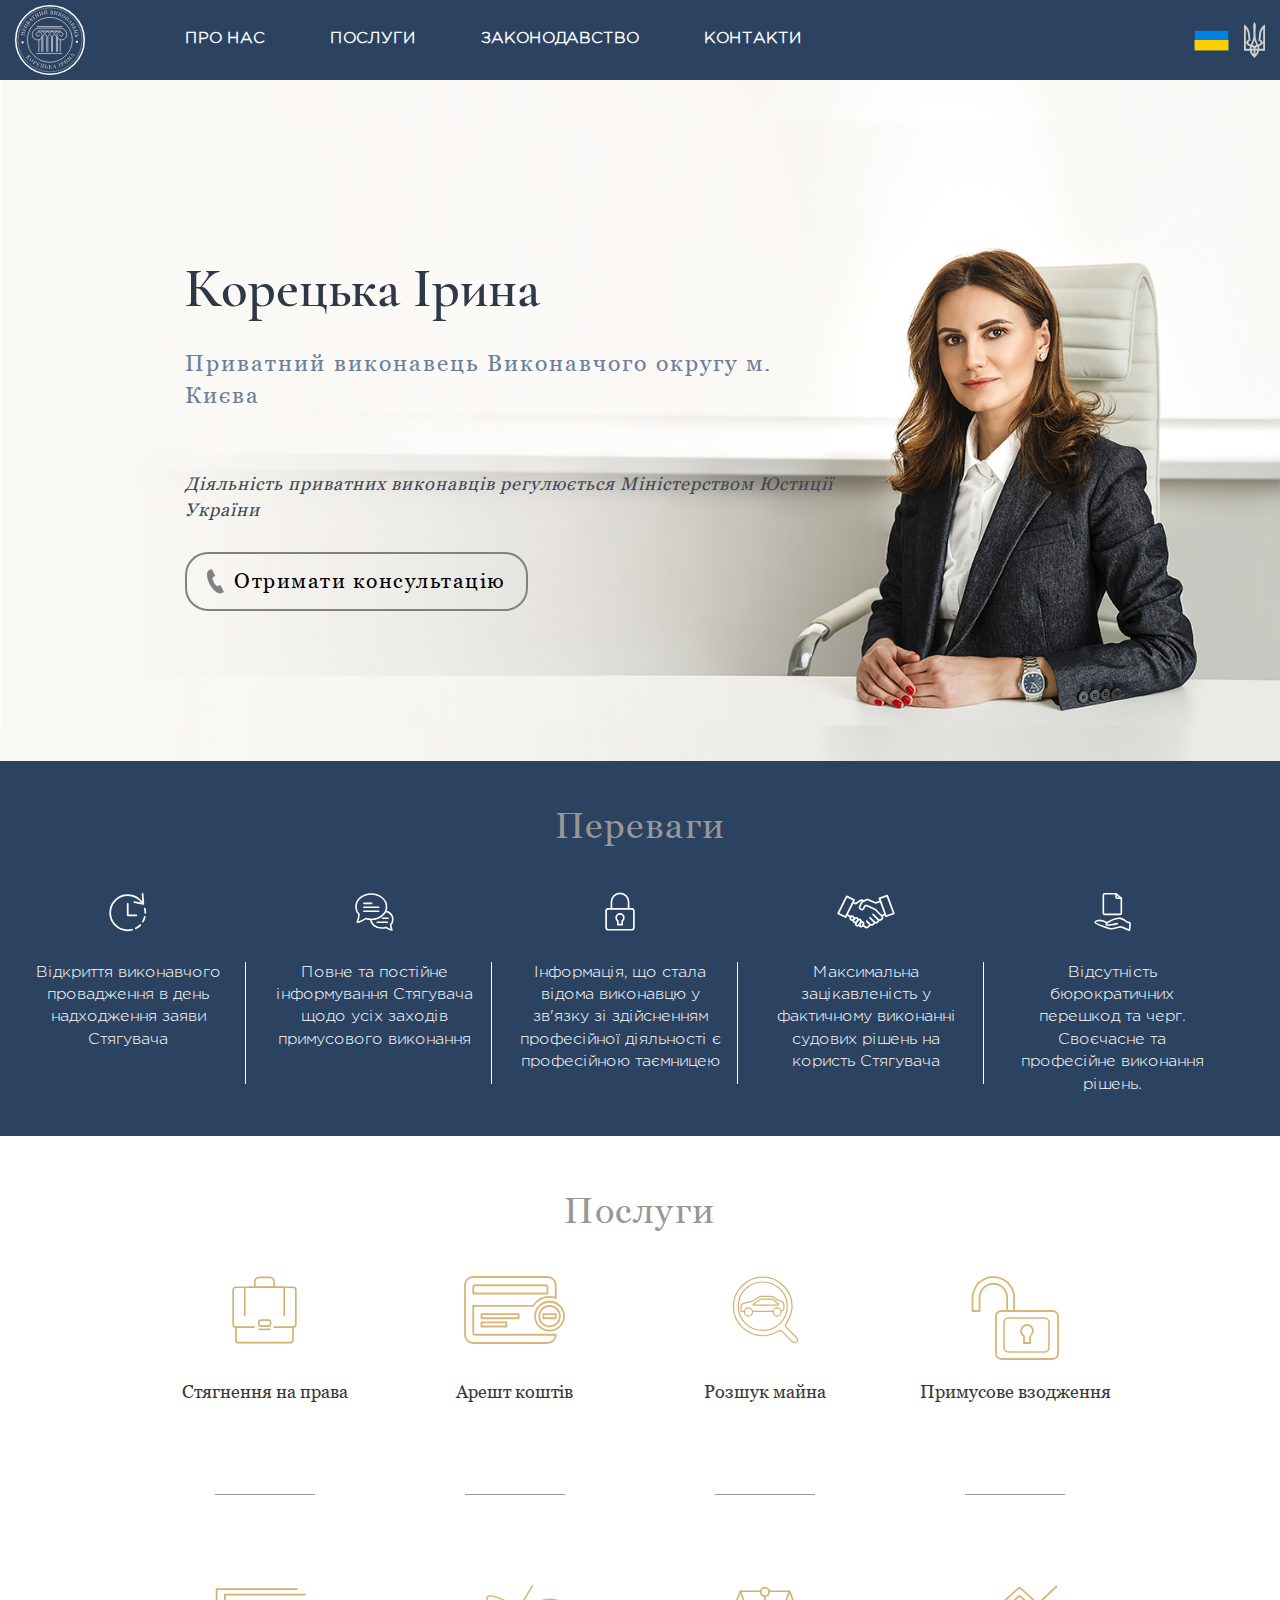
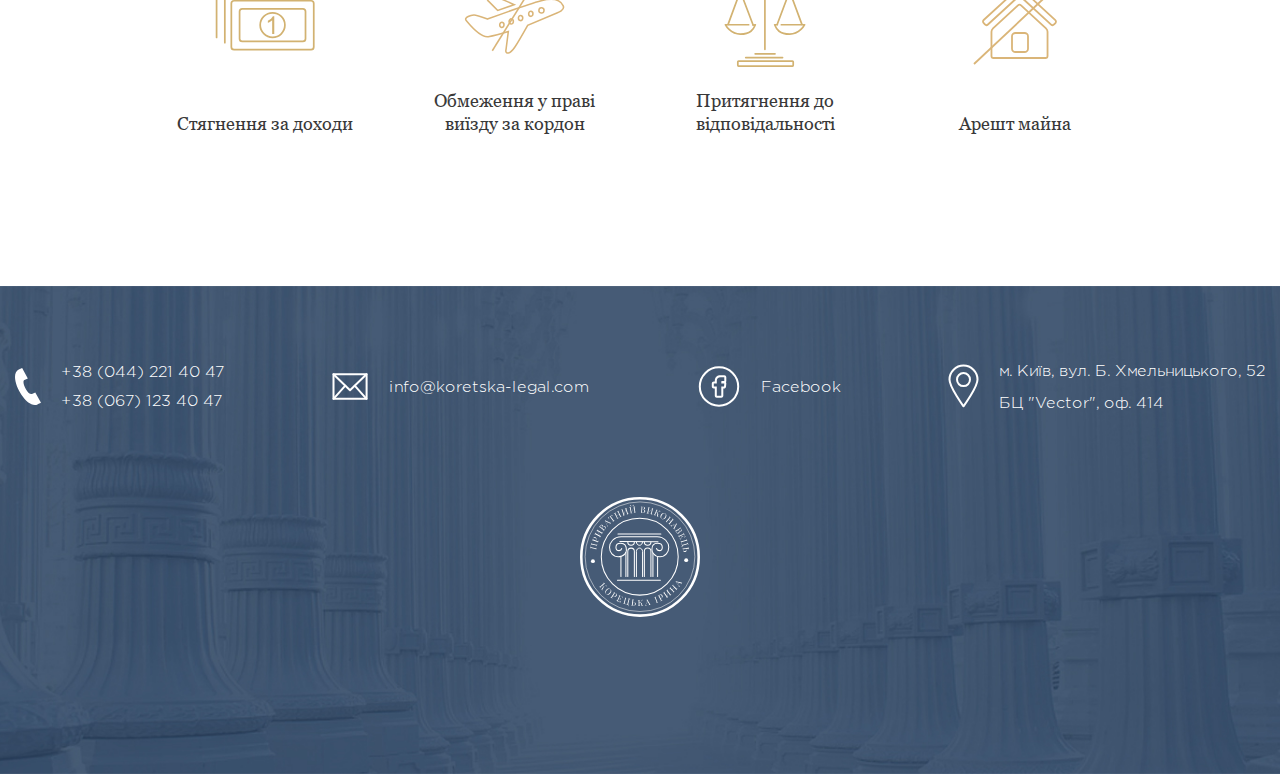
==== index.html @ 1fe43b6d "initial commit" ====
<!DOCTYPE html>
<html lang="ua">
<head>
	<meta charset="UTF-8">
	<meta name="viewport" content="width=device-width">
	<title>Корецька Ірина</title>
	<meta name="description" content="Корецька Ірина - приватний виконавець Виконавчого округу м. Києва"> 
	<link rel="stylesheet" href="css/reset.css">
	<link rel="stylesheet" href="css/scaffolding.css">
	<link rel="stylesheet" href="css/style.css">
	<link rel="shortcut icon" type="image/png" href="favicon.png"/>
</head>
<body>
	<header class="main-header">
		<div class="container">
			<div class="main-header--wrapper">
				<a href="#" class="main-header--logo">
					<img src="img/logo.svg" alt="Приватний виконавець Корецька Ірина логотип">
				</a>

				<nav class="nav">
					<ul class="nav--list">
						<li class="nav--item">
							<a class="nav--link" href="pro-nas/index.html">Про нас</a>
						</li>
						<li class="nav--item">
							<a class="nav--link" href="poslugi/index.html">Послуги</a>
						</li>
						<li class="nav--item">
							<a class="nav--link" href="zakonodavstvo/index.html">Законодавство</a>
						</li>
						<li class="nav--item">
							<a class="nav--link" href="zvorotniy/index.html">Контакти</a>
						</li>
					</ul>
				</nav>
				
				<div class="main-header--right">
					<img src="img/flag.svg" alt="Прапор України" class="main-header--flag">

					<img src="img/emblem.svg" alt="Герб України" class="main-header--emblem">
				</div>

				<button class="main-header--mob-btn">Мобильное меню</button>
			</div>
		</div>
	</header>


	<main class="main">
		<div class="container">
			<div class="main--wrapper">
				<h1 class="main--header">Корецька Ірина</h1>

				<p class="main--addition">Приватний виконавець Виконавчого округу м. Києва</p>

				<b class="main--important">Діяльність приватних виконавців регулюється Міністерством Юстиції України</b>

				<a class="callback" href="tel:+380671234047">
					<svg class="callback--icon" version="1.1" viewBox="0 0 23 33" xmlns="http://www.w3.org/2000/svg">
						<g transform="translate(-251 -566)" fill="#83817F" fill-rule="nonzero">
							<g transform="translate(218 546)">
								<g transform="translate(33 20)">
									<path d="m22.999 31.104l-5.0614-9.3431c-0.0115 0.0055-2.8376 1.3338-2.967 1.3901-3.22 1.4932-9.7736-10.752-6.6254-12.367l2.9943-1.4108-5.0212-9.3734-3.0274 1.4286c-10.353 5.1631 6.0849 35.725 16.675 31.096 0.17394-0.075625 3.0216-1.4149 3.0331-1.4204z"/>
								</g>
							</g>
						</g>
					</svg>
					<span class="callback--text">Отримати консультацію</span>
				</a>
			</div>
		</div>
	</main>

	<section class="features">
		<div class="container">
			<h2 class="services--header">Переваги</h2>

			<ul class="features--list">
				<li class="features--item features--item__line">
					<p class="features--text">
						Відкриття виконавчого провадження в день надходження заяви Стягувача
					</p>
				</li>
				<li class="features--item features--item__message features--item__line">
					<p class="features--text">
						Повне та постійне інформування Стягувача щодо усіх заходів примусового виконання
					</p>
				</li>
				<li class="features--item features--item__lock features--item__line">
					<p class="features--text">
						Інформація, що стала відома виконавцю у зв'язку зі здійсненням професійної діяльності є професійною таємницею
					</p>
				</li>
				<li class="features--item features--item__hands features--item__line">
					<p class="features--text">
						Максимальна зацікавленість у фактичному виконанні судових рішень на користь Стягувача
					</p>
				</li>
				<li class="features--item features--item__contract">
					<p class="features--text">
						Відсутність бюрократичних перешкод та черг. Своєчасне та професійне виконання рішень.
					</p>
				</li>
			</ul>
		</div>
	</section>

	<section class="services">
		<div class="container">
			<h2 class="services--header">Послуги</h2>

			<ul class="services--list">
				<li class="services--item services--item__under-line">
					<a href="poslugi/styagnennya-na-prava.html">
						<svg width="101px" height="68px" class="services--icon" version="1.1" id="Layer_1" xmlns="http://www.w3.org/2000/svg" xmlns:xlink="http://www.w3.org/1999/xlink" x="0px" y="0px"
						viewBox="0 0 72 74.4" style="enable-background:new 0 0 72 74.4;" xml:space="preserve">
						<style type="text/css">
							.st0{fill:none;stroke:#D2B271;stroke-width:1.806;}
						</style>
						<g>
							<g id="Page-1_13_">
								<g id="Desktop_10_" transform="translate(-265.000000, -1348.000000)">
									<g id="Group-54_6_" transform="translate(190.000000, 1327.000000)">
										<g id="Page-1_16_" transform="translate(76.000000, 22.000000)">
											<polyline id="Stroke-1_6_" class="st0" points="13.4,43 13.4,11.3 13.4,11.7 					"/>
											<g id="Group-18_1_">
												<path id="Stroke-4_1_" class="st0" d="M18,11.3h38.6"/>
												<path id="Stroke-6_1_" class="st0" d="M56.6,11.8v31"/>
												<path id="Stroke-14_1_" class="st0" d="M28.4,57.4h13.2"/>
												<path id="Stroke-16_1_" class="st0" d="M39.3,53.8h-8.2c-1.3,0-2.3-1.1-2.3-2.4v-1.7c0-1.3,1-2.4,2.3-2.4h8.2
												c1.3,0,2.3,1.1,2.3,2.4v1.7C41.6,52.7,40.5,53.8,39.3,53.8z"/>
											</g>
										</g>
									</g>
								</g>
							</g>
							<path class="st0" d="M25.4,55.9H4.6c-1.6,0-2.9-1.3-2.9-2.9V15.2c0-1.6,1.3-2.9,2.9-2.9h62.8c1.6,0,2.9,1.3,2.9,2.9V53
							c0,1.6-1.3,2.9-2.9,2.9H45.8"/>
							<path class="st0" d="M67.2,55.9v14.2c0,1.5-1.2,2.8-2.8,2.8H7.5c-1.5,0-2.8-1.2-2.8-2.8V55.9"/>
							<path class="st0" d="M25.4,12.3v-6c0-2.7,2.2-4.8,4.8-4.8h11.5c2.7,0,4.8,2.2,4.8,4.8v6"/>
						</g>
					</svg>
					<span class="services--text">Стягнення на права</span>
				</a>
			</li>
			<li class="services--item services--item__under-line">
				<a href="poslugi/aresht-koshtiv.html">
					<?xml version="1.0" encoding="UTF-8"?>
					<svg class="services--icon" width="101px" height="68px" viewBox="0 0 101 68" version="1.1" xmlns="http://www.w3.org/2000/svg" xmlns:xlink="http://www.w3.org/1999/xlink">
						<g id="Page-1" stroke="none" stroke-width="1" fill="none" fill-rule="evenodd">
							<g id="Desktop" transform="translate(-540.000000, -1341.000000)" stroke="#DAB578" stroke-width="1.806">
								<g id="Group-54" transform="translate(190.000000, 1327.000000)">
									<path d="M367.5,56.2503709 L404.624815,56.2503709 L404.624815,52.1248145 L367.5,52.1248145 L367.5,56.2503709 Z M359.250371,25.3120363 C359.250371,24.174003 360.174003,23.2496291 361.312778,23.2496291 L431.437593,23.2496291 C432.576368,23.2496291 433.5,24.174003 433.5,25.3120363 L433.5,31.5 L359.250371,31.5 L359.250371,25.3120363 Z M361.312778,72.7503709 C360.174003,72.7503709 359.250371,71.8252552 359.250371,70.6872218 L359.250371,43.8751855 L419.207073,43.8751855 C422.642687,38.4417068 428.669664,34.7998516 435.562407,34.7998516 C437.736837,34.7998516 439.794793,35.2412661 441.750371,35.9052426 L441.750371,23.2496291 C441.750371,18.6960119 438.053617,15 433.5,15 L359.250371,15 C354.696012,15 351,18.6960119 351,23.2496291 L351,72.7503709 C351,77.3039881 354.696012,81 359.250371,81 L433.5,81 C438.053617,81 441.750371,77.3039881 441.750371,72.7503709 L361.312778,72.7503709 Z M367.5,64.4992581 L392.249629,64.4992581 L392.249629,60.3744436 L367.5,60.3744436 L367.5,64.4992581 Z M450,54.1872218 C450,62.1608741 443.53606,68.6248145 435.562407,68.6248145 C427.588755,68.6248145 421.124815,62.1608741 421.124815,54.1872218 C421.124815,46.2135695 427.588755,39.7496291 435.562407,39.7496291 C443.53606,39.7496291 450,46.2135695 450,54.1872218 Z M425.250371,54.1872218 C425.250371,59.8714536 429.878175,64.4992581 435.562407,64.4992581 C441.246639,64.4992581 445.875185,59.8714536 445.875185,54.1872218 C445.875185,48.50299 441.246639,43.8751855 435.562407,43.8751855 C429.878175,43.8751855 425.250371,48.50299 425.250371,54.1872218 Z M429.375185,56.2496291 L441.750371,56.2496291 L441.750371,52.1240727 L429.375185,52.1240727 L429.375185,56.2496291 Z" id="Page-1"></path>
								</g>
							</g>
						</g>
					</svg>
					<span class="services--text">Арешт коштів</span>
				</a>
			</li>
			<li class="services--item services--item__under-line">
				<a href="poslugi/rozshuk-mayna.html">
					<svg width="101px" height="68px" class="services--icon" version="1.1" id="Layer_1" xmlns="http://www.w3.org/2000/svg" xmlns:xlink="http://www.w3.org/1999/xlink" x="0px" y="0px"
					viewBox="0 0 97.8 99.7" style="enable-background:new 0 0 97.8 99.7;" xml:space="preserve">
					<style type="text/css">
						.st01{fill:none;stroke:#D2B271;stroke-width:1.806;stroke-linecap:round;stroke-linejoin:round;}
					</style>
					<g id="Page-1_21_">
						<g id="Desktop_13_" transform="translate(-843.000000, -1326.000000)">
							<g id="Group-54_3_" transform="translate(190.000000, 1327.000000)">
								<g id="Page-1_22_" transform="translate(654.000000, 0.000000)">
									<path id="Stroke-1_3_" class="st01" d="M61,41.8h4.6c0,0,1.9-0.2,1-2.3c0,0-2.9-1.7-4.5-3.5c0,0-3.3-3.3-6.4-3.1
									C52.6,33.2,43,32.8,43,32.8s-2.6,0.1-4.3,1.4l-7.9,5.4c0,0-2.2,2.1-0.1,2.1c2.1,0,25.6,0.1,25.6,0.1L61,41.8z"/>
									<path id="Stroke-7_4_" class="st01" d="M71.4,49.9c0,0,2.4-0.7,3-1.6c1.3-2,0-9.4,0-9.4s0.6-2.3-6.1-3.7c0,0-2-0.3-6-3.7
									c0,0-3.1-2.6-6.6-2.6c-3.5,0.1-13.8,0-13.8,0s-2.6-0.1-6.8,2.8c-4.2,2.9-6.7,4.4-6.7,4.4s-2.4,1-4.3,1.3l-7.4,1.4
									c0,0-3.9,1.1-4.7,4.5v5.6c0,0-0.1,1.7,1.6,2.1h3.5"/>
									<path id="Stroke-11_2_" class="st01" d="M16.9,51.8c0,3.3,2.7,6,6,6c3.3,0,6-2.7,6-6c0-3.3-2.7-6-6-6
									C19.6,45.8,16.9,48.5,16.9,51.8z"/>
									<path id="Stroke-15_1_" class="st01" d="M58.9,51.8c0,3.3,2.7,6,6,6c3.3,0,6-2.7,6-6c0-3.3-2.7-6-6-6
									C61.6,45.8,58.9,48.5,58.9,51.8z"/>
									<path id="Stroke-17_1_" class="st01" d="M58.9,50.8h-30"/>
									<path id="Stroke-19_1_" class="st01" d="M7.9,43.3c0,19.6,16.1,35.5,36,35.5s36-15.9,36-35.5S63.8,7.8,43.9,7.8
									S7.9,23.7,7.9,43.3z"/>
									<path id="Stroke-21_1_" class="st01" d="M93.7,95.6c1.6-1.6,1.6-4.4-0.1-6L79.2,75.2c-1.7-1.7-2.1-4.7-0.8-6.8
									c0,0,8.5-13.8,8.5-24.7c0-23.7-19.3-42.9-43-42.9S0.9,20,0.9,43.7s19.3,42.9,43,42.9c9.8,0,22.2-6.7,22.2-6.7
									c2.1-1.1,5.2-0.7,6.9,1l14.6,14.6C89.3,97.2,92.1,97.3,93.7,95.6z"/>
								</g>
							</g>
						</g>
					</g>
				</svg>
				<span class="services--text">Розшук майна</span>
			</a>
		</li>
		<li class="services--item services--item__under-line">
			<a href="poslugi/primusove-vzodzhennya.html">
				<svg class="services--icon" width="88px" height="84px" viewBox="0 0 88 84" version="1.1" xmlns="http://www.w3.org/2000/svg" xmlns:xlink="http://www.w3.org/1999/xlink">
					<g id="Page-1" stroke="none" stroke-width="1" fill="none" fill-rule="evenodd">
						<g id="Desktop" transform="translate(-1142.000000, -1334.000000)" stroke="#DAB578">
							<g id="Group-54" transform="translate(190.000000, 1327.000000)">
								<g id="Page-1" transform="translate(953.000000, 8.000000)">
									<path d="M77,45.5924668 C77,43.065954 74.9486252,41 72.4413893,41 L36.5586107,41 C34.0513748,41 32,43.065954 32,45.5924668 L32,70.4075332 C32,72.934046 34.0513748,75 36.5586107,75 L72.4413893,75 C74.9486252,75 77,72.934046 77,70.4075332 L77,45.5924668 Z" id="Stroke-1" stroke-width="1.581"></path>
									<path d="M41.2224426,34 L80.7103489,34 C83.619657,34 86,36.3693953 86,39.2653229 L86,76.7346771 C86,79.6306047 83.619657,82 80.7103489,82 L29.2896511,82 C26.380343,82 24,79.6306047 24,76.7346771 L24,39.2653229 C24,36.3693953 26.3254628,34 29.1666667,34 L34.3333333,34" id="Stroke-3" stroke-width="1.806"></path>
									<path d="M52.0165002,66 L58.0720657,66 L58.0720657,59.1728837 C58.057914,59.2002455 61.7905845,56.1757596 60.8471401,52.7181555 C60.3477884,50.8855786 59.2446323,48.230144 55.274079,48.0099144 C51.3621541,47.7930217 49.1497769,51.1818875 49.0089341,53.5530257 C48.8687652,55.924164 50.4005146,58.121788 52.0165002,59.1728837 L52.0165002,66 Z" id="Stroke-5" stroke-width="1.806"></path>
									<path d="M0.553927509,34 C0.553927509,34 0.252506335,22.763286 0.795196651,18.2283702 C1.33722596,13.6928098 2.26792993,12.5361935 4.48628401,8.59054601 C6.7046381,4.64425382 13.342514,1.57283804 13.342514,1.57283804 C13.342514,1.57283804 21.9059161,-2.56751296 31.4317506,2.5869726 C40.9569241,7.74210286 42,18.1497152 42,18.1497152 L42,33.1638064 L42,34 L35.1135838,34 L35.1135838,19.208335 C35.1135838,19.208335 34.6859094,12.496866 28.599978,8.83747134 C22.5140465,5.17807672 17.1790239,7.42425904 17.1790239,7.42425904 C17.1790239,7.42425904 12.9049245,8.99542618 10.7658918,11.6864609 C8.62685909,14.3774956 7.76423929,18.1000722 7.76423929,18.1000722 L7.56593588,20.3939633 L7.56593588,34 L0,34 L0.553927509,34" id="Stroke-7" stroke-width="1.806"></path>
								</g>
							</g>
						</g>
					</g>
				</svg>
				<span class="services--text">Примусове взодження</span>
			</a>
		</li>
		<div class="services--wrapper">
			<div class="services--line"></div>
			<div class="services--line"></div>
			<div class="services--line"></div>
			<div class="services--line"></div>
		</div>
		<li class="services--item">
			<a href="poslugi/styagnennya-za-dohodi.html">
				<svg class="services--icon" version="1.1" width="101px" height="68px" id="Layer_1" xmlns="http://www.w3.org/2000/svg" xmlns:xlink="http://www.w3.org/1999/xlink" x="0px" y="0px"
				viewBox="0 0 105.4 67.5" style="enable-background:new 0 0 105.4 67.5;" xml:space="preserve">
				<style type="text/css">
					.st02{fill:none;stroke:#D2B271;stroke-width:1.806;stroke-linecap:round;}
					.st11{fill:#D2B271;}
				</style>
				<g id="Page-1_20_" transform="translate(51.000000, 285.000000)">
					<path id="Stroke-1_4_" class="st02" d="M44.5-230.6c0,1.5-1.3,2.8-2.8,2.8h-63.2c-1.5,0-2.8-1.2-2.8-2.8v-28.5
					c0-1.5,1.3-2.8,2.8-2.8h63.2c1.5,0,2.8,1.2,2.8,2.8V-230.6z M-30.1-270.3c-1.5,0-2.8,1.2-2.8,2.8v45.5c0,1.5,1.3,2.8,2.8,2.8h80.4
					c1.5,0,2.8-1.2,2.8-2.8v-45.5c0-1.5-1.3-2.8-2.8-2.8H-30.1z M10.1-257.6c-7.1,0-12.9,5.7-12.9,12.7c0,7,5.8,12.8,12.9,12.8
					c7.1,0,12.9-5.7,12.9-12.8C23-251.9,17.2-257.6,10.1-257.6z"/>
					<g id="Group-7">
						<polyline id="Stroke-3_4_" class="st02" points="44,-276.6 -39.7,-276.6 -39.7,-226.5 		"/>
						<polyline id="Stroke-5_4_" class="st02" points="35.4,-282.5 -48.3,-282.5 -48.3,-232 		"/>
					</g>
				</g>
				<g>
					<path class="st11" d="M62.9,49.3h-2.2V35c-0.5,0.5-1.2,1-2.1,1.5c-0.9,0.5-1.7,0.9-2.4,1.2v-2.2c1.3-0.6,2.3-1.3,3.3-2.1
					c0.9-0.8,1.6-1.7,2-2.4h1.4V49.3z"/>
				</g>
			</svg>

			<span class="services--text">Стягнення за доходи</span>
		</a>
	</li>
	<li class="services--item ">
		<a href="poslugi/obmezhennya-u-viizdi.html">
			<svg class="services--icon" width="117px" height="69px" version="1.1" id="Layer_1" xmlns="http://www.w3.org/2000/svg" xmlns:xlink="http://www.w3.org/1999/xlink" x="0px" y="0px"
			viewBox="0 0 117.3 81" style="enable-background:new 0 0 117.3 81;" xml:space="preserve">
			<style type="text/css">
				.st010{fill:none;stroke:#DAB578;stroke-width:1.806;}
			</style>
			<g id="Page-1_1_">
				<g id="Desktop" transform="translate(-542.000000, -1617.000000)">
					<g id="Group-54" transform="translate(190.000000, 1327.000000)">
						<g id="Page-1" transform="translate(353.000000, 291.000000)">
							<path id="Stroke-1" class="st010" d="M45.3,46.2c-0.2,1.6-1.4,2.8-2.8,2.6c-1.4-0.2-2.3-1.7-2.2-3.4c0.2-1.6,1.4-2.8,2.8-2.6
							C44.5,43.1,45.5,44.6,45.3,46.2z"/>
							<path id="Stroke-3" class="st010" d="M56.3,42.2c-0.2,1.6-1.4,2.8-2.8,2.6c-1.4-0.2-2.3-1.7-2.2-3.4c0.2-1.6,1.4-2.8,2.8-2.6
							C55.5,39.1,56.5,40.6,56.3,42.2z"/>
							<path id="Stroke-5" class="st010" d="M67.3,38.2c-0.2,1.6-1.4,2.8-2.8,2.6c-1.4-0.2-2.3-1.7-2.2-3.4c0.2-1.6,1.4-2.8,2.8-2.6
							C66.5,35.1,67.5,36.6,67.3,38.2z"/>
							<path id="Stroke-7" class="st010" d="M79.3,33.2c-0.2,1.6-1.4,2.8-2.8,2.6s-2.3-1.7-2.2-3.4c0.2-1.6,1.4-2.8,2.8-2.6
							C78.5,30.1,79.5,31.6,79.3,33.2z"/>
							<path id="Stroke-9" class="st010" d="M92.3,29.2c-0.2,1.6-1.7,2.8-3.4,2.6c-1.6-0.2-2.8-1.7-2.6-3.4c0.2-1.6,1.7-2.8,3.4-2.6
							C91.3,26.1,92.5,27.6,92.3,29.2z"/>
							<path id="Stroke-11" class="st010" d="M57.3,22.1c0,0-21.1-9.8-27.2-10.2c-6-0.4-5.2,4-3.7,5.4S38,28.9,38,28.9L57.3,22.1z"/>
							<path id="Stroke-13" class="st010" d="M50.4,53.6l-2.7,21.1c0,0-1.4,4.8,2.8,4.1c4.3-0.6,8.5-7.4,22.6-32.5l35-14.8
							c0,0,9.4-2.9,6.6-8.4s-10.4-9.6-25.7-5.6C73.8,21.5,25.9,39,25.9,39S12.2,34,10,34.2s-12.8,2.3-8.8,6.9
							c3.9,4.6,16.4,20.2,25.7,18.6C36.1,58.2,50.4,53.6,50.4,53.6z"/>
						</g>
					</g>
				</g>
			</g>
			<line class="st010" x1="32.6" y1="77.2" x2="80.3" y2="0.3"/>
		</svg>

		<span class="services--text">Обмеження у праві виїзду за кордон</span>
	</a>
</li>
<li class="services--item services--item__no-line">
	<a href="poslugi/prityagnennya-do-vidpovidalnosti.html">
		<svg class="services--icon" width="88px" height="84px" version="1.1" id="Layer_1" xmlns="http://www.w3.org/2000/svg" xmlns:xlink="http://www.w3.org/1999/xlink" x="0px" y="0px"
		viewBox="0 0 88 89" style="enable-background:new 0 0 88 89;" xml:space="preserve">
		<style type="text/css">
			.st03{fill:none;stroke:#D2B271;stroke-width:1.806;stroke-linecap:round;stroke-linejoin:round;}
		</style>

		<g id="Page-1_25_">
			<g id="Desktop_15_" transform="translate(-856.000000, -1599.000000)">
				<g id="Group-54_1_" transform="translate(190.000000, 1327.000000)">
					<g id="Page-1_26_" transform="translate(668.000000, 272.000000)">
						<path id="Stroke-1_8_" class="st03" d="M31.6,72.9h21"/>
						<path id="Stroke-2" class="st03" d="M21.6,76.9h39"/>
						<g id="Group-24">
							<path id="Stroke-3_8_" class="st03" d="M71.2,85.9H14c-0.4,0-0.8-0.3-0.8-0.8v-3.7c0-0.4,0.3-0.8,0.8-0.8h57.1
							c0.4,0,0.8,0.3,0.8,0.8v3.7C71.9,85.6,71.6,85.9,71.2,85.9z"/>
							<polyline id="Stroke-5_7_" class="st03" points="81.1,41.7 68.1,6.6 54.9,41.8 					"/>
							<path id="Stroke-7_6_" class="st03" d="M59.3,42.1H84c0,0-5.2,10.1-15.9,10c-10.7-0.1-13.8-4.8-15.9-10h2.9"/>
							<path id="Stroke-9_3_" class="st03" d="M24.7,42.1H0c0,0,5.2,10.1,15.9,10c10.7-0.1,13.8-4.8,15.9-10l-2.3,0.3"/>
							<polyline id="Stroke-11_3_" class="st03" points="29.4,42.4 15.8,6.6 2.9,41.7 					"/>
							<path id="Stroke-13_4_" class="st0" d="M46.4,7.2c0,2.5-2,4.5-4.5,4.5c-2.5,0-4.5-2-4.5-4.5c0-2.5,2-4.5,4.5-4.5
							C44.4,2.8,46.4,4.8,46.4,7.2z"/>
							<path id="Stroke-15" class="st03" d="M15.8,6.6h21.6"/>
							<path id="Stroke-17" class="st03" d="M68.1,6.6H46.4"/>
							<g id="Group-21" transform="translate(42.142857, 0.000000)">
								<g id="Clip-20">
								</g>
							</g>
							<path id="Stroke-22" class="st03" d="M41.9,11.7v56.5"/>
						</g>
					</g>
				</g>
			</g>
		</g>
	</svg>

	<span class="services--text">Притягнення до відповідальності</span>
</a>
</li>
<li class="services--item services--item__no-line">
	<a href="poslugi/aresht-mayna.html">
		<?xml version="1.0" encoding="UTF-8"?>
		<svg class="services--icon" width="85px" height="80px" viewBox="0 0 85 80" version="1.1" xmlns="http://www.w3.org/2000/svg" xmlns:xlink="http://www.w3.org/1999/xlink">
			<g id="Page-1" stroke="none" stroke-width="1" fill="none" fill-rule="evenodd">
				<g id="Desktop" transform="translate(-1142.000000, -1613.000000)" stroke="#DAB578" stroke-width="1.806">
					<g id="Group-54" transform="translate(190.000000, 1327.000000)">
						<g id="Page-1" transform="translate(953.000000, 287.000000)">
							<path d="M81.4353213,37.0333421 C82.2294258,36.1880343 82.1799268,34.8546993 81.3250094,34.0695209 L47.0540648,2.58897122 C46.1991474,1.80379283 44.7997417,1.80379283 43.9448242,2.58827204 L9.67600101,34.0240743 C8.82037647,34.8085535 8.77017041,36.1425877 9.56427483,36.9878955 L10.916303,38.4261074 C11.7104074,39.270716 13.0603142,39.3203577 13.9152316,38.5358785 L43.9441171,10.9966028 C44.7997417,10.2121235 46.1991474,10.2128227 47.0540648,10.9980011 L77.0850717,38.5813252 C77.9399891,39.3665036 79.2891887,39.317561 80.0832932,38.4722532 L81.4353213,37.0333421 Z M47.0526505,19.3853565 C46.1984403,18.5994789 44.8011559,18.5994789 43.9469456,19.3853565 L19.0185724,42.3219346 C18.1643621,43.1078122 17.4657199,44.6949493 17.4657199,45.847896 L17.4657199,69.902462 C17.4657199,71.0561079 18.4203423,72 19.587103,72 L37.1486198,72 L40.6701158,72 L44.1916118,72 L47.5617825,72 L50.7063794,72 L53.8509764,72 L71.4132003,72 C72.579961,72 73.5345834,71.0561079 73.5345834,69.902462 L73.5345834,45.847896 C73.5345834,44.6949493 72.8352341,43.1078122 71.9810238,42.3219346 L47.0526505,19.3853565 Z" id="Stroke-1"></path>
							<path d="M83,0 L0,78" id="Stroke-3"></path>
							<path d="M50.5058973,66 L41.4948285,66 C39.5728543,66 38,64.5116758 38,62.6936813 L38,50.3070055 C38,48.4883242 39.5728543,47 41.4948285,47 L50.5058973,47 C52.4278715,47 54,48.4883242 54,50.3070055 L54,62.6936813 C54,64.5116758 52.4278715,66 50.5058973,66 Z" id="Stroke-5"></path>
						</g>
					</g>
				</g>
			</g>
		</svg>
		<span class="services--text">Арешт майна</span>
	</a>
</li>
</ul>
</div>
</section>

<footer class="main-footer">
	<div class="container">
		<h2 class="visually-hidden">Контакти</h2>

		<ul class="contacts--list">
			<li class="contacts--item">
				<svg class="contacts--icon contacts--icon__tall" width="26px" height="37px" viewBox="0 0 26 37" version="1.1" xmlns="http://www.w3.org/2000/svg" xmlns:xlink="http://www.w3.org/1999/xlink">
					<g id="Page-1" stroke="none" stroke-width="1" fill="none" fill-rule="evenodd">
						<g id="Desktop" transform="translate(-52.000000, -2065.000000)" fill="#FFFFFF" fill-rule="nonzero">
							<g id="Group-3" transform="translate(-44.000000, 1975.000000)">
								<g id="Group-2" transform="translate(96.000000, 68.000000)">
									<g id="Group-6" transform="translate(0.000000, 1.000000)">
										<g id="iconmonstr-phone-1" transform="translate(0.000000, 21.000000)">
											<path d="M26,34.8741102 L20.2782135,24.3984646 C20.2652132,24.4046313 17.070373,25.8938842 16.9241189,25.9570927 C13.2840161,27.631346 5.87543204,13.9012356 9.43428248,12.0913154 L12.819253,10.5095623 L7.14296781,0 L3.72062123,1.60179481 C-7.98295908,7.39076452 10.5994404,41.6574569 22.5711532,36.466655 C22.7677838,36.3818632 25.9869996,34.8802769 26,34.8741102 Z" id="Shape"></path>
										</g>
									</g>
								</g>
							</g>
						</g>
					</g>
				</svg>
				<div class="contacts--wrap">
					<a href="tel:+380442214047" class="contacts--link">+38 (044) 221 40 47</a>
					<a href="tel:+380671234047" class="contacts--link">+38 (067) 123 40 47</a>
				</div>
			</li>
			<li class="contacts--item">
				<svg class="contacts--icon" width="38" height="29" version="1.1" id="Layer_1" xmlns="http://www.w3.org/2000/svg" xmlns:xlink="http://www.w3.org/1999/xlink" x="0px" y="0px"
				viewBox="0 0 38 29" style="enable-background:new 0 0 38 29;" xml:space="preserve">
				<style type="text/css">
					.st04{fill:none;stroke:#FFFFFF;stroke-width:2;stroke-linecap:round;stroke-linejoin:round;}
				</style>
				<g>
					<rect x="2.5" y="2.2" class="st04" width="33.1" height="24.5"/>
					<polyline class="st04" points="35.5,2.2 19,18.3 2.5,2.2 	"/>
					<line class="st04" x1="35.5" y1="26.8" x2="23.7" y2="13.7"/>
					<line class="st04" x1="2.5" y1="26.8" x2="14.3" y2="13.7"/>
				</g>
			</svg>
			<div class="contacts--wrap">
				<a href="mailto:info@koretska-legal.com" class="contacts--link">info@koretska-legal.com</a>
			</div>
		</li>
		<li class="contacts--item">
			<svg class="contacts--icon" width="44px" height="45px" version="1.1" id="Layer_1" xmlns="http://www.w3.org/2000/svg" xmlns:xlink="http://www.w3.org/1999/xlink" x="0px" y="0px"
			viewBox="0 0 44 45" style="enable-background:new 0 0 44 45;" xml:space="preserve">
			<style type="text/css">
				.st06{fill:#FFFFFF;}
				.st12{fill:none;stroke:#FFFFFF;stroke-width:2;stroke-linecap:round;stroke-linejoin:round;}
			</style>
			<g>
				<g id="Page-1_11_">
					<g id="Desktop_7_" transform="translate(-791.000000, -2804.000000)">
						<g id="Group-2_2_" transform="translate(-22.000000, 2678.000000)">
							<g id="Group-52" transform="translate(813.000000, 126.000000)">
								<g id="iconmonstr-facebook-5">
									<g id="Shape_3_">
										<path class="st06" d="M27.3,13.3v3.8h-2.2c-0.7,0-0.8,0.3-0.8,1v1.3h3L27,22.5h-2.7v9.2h-4.5v-9.2h-3v-3.1h3v-2.6
										c0-2.3,1.2-3.5,3.9-3.5H27.3 M27.3,11.3h-3.6c-3.8,0-5.9,2-5.9,5.5v0.6h-1c-1.1,0-2,0.9-2,2v3.1c0,1.1,0.9,2,2,2h1v7.2
										c0,1.1,0.9,2,2,2h4.5c1.1,0,2-0.9,2-2v-7.2H27c1,0,1.9-0.8,2-1.8l0.3-3.1c0-0.5-0.1-0.9-0.4-1.3c0.2-0.3,0.4-0.7,0.4-1.2
										v-3.8C29.3,12.2,28.4,11.3,27.3,11.3L27.3,11.3z"/>
									</g>
								</g>
							</g>
						</g>
					</g>
				</g>
				<circle class="st12" cx="22" cy="22.5" r="19.2"/>
			</g>
		</svg>
		<div class="contacts--wrap">
			<a href="#" class="contacts--link">Facebook</a>
		</div>
	</li>
	<li class="contacts--item">
		<svg class="contacts--icon contacts--icon__tall" width="31px" height="50px" version="1.1" id="Layer_1" xmlns="http://www.w3.org/2000/svg" xmlns:xlink="http://www.w3.org/1999/xlink" x="0px" y="0px"
		viewBox="0 0 31 50" style="enable-background:new 0 0 31 50;" xml:space="preserve">
		<style type="text/css">
			.st05{fill:none;stroke:#FFFFFF;stroke-width:2;stroke-linecap:round;stroke-linejoin:round;}
		</style>
		<g>
			<path class="st05" d="M29.5,18.6c0,7.7-14,26.7-14,26.7s-14-19-14-26.7s6.2-14,14-14S29.5,10.9,29.5,18.6z"/>
			<circle class="st05" cx="15.5" cy="18.6" r="6.5"/>
		</g>
	</svg>
	<div class="contacts--wrap">
		<a href="https://www.google.com.ua/maps/place/Vector/@50.4476284,30.5070038,16.83z/data=!4m8!1m2!2m1!1z0LwuINCa0LjRl9CyLCDQstGD0LsuINCRLiDQpdC80LXQu9GM0L3QuNGG0YzQutC-0LPQviwgNTIg0JHQpiAi0JLQtdC60YLQvtGAIg!3m4!1s0x40d4ce5f34e48cbd:0xa6799624b9e00686!8m2!3d50.4484033!4d30.5064369?hl=ru" target="blank" class="contacts--link">м. Київ, вул. Б. Хмельницького, 52 <br> БЦ "Vector", оф. 414 </a>
	</div>
</li>
</ul>

<img src="img/logo.svg" alt="Приватний виконавець Корецька Ірина" class="main-footer--logo">

</div>
</footer>

<script src="js/script.js"></script>
</body>
</html>
---- css/scaffolding.css ----
/*DEFAULT*/
@font-face {
    font-family: 'Cormorant Garamond';
    src: url('../fonts/CormorantGaramond/CormorantGaramond-SemiBold.woff2') format('woff2'),
    url('../fonts/CormorantGaramond/CormorantGaramond-SemiBold.woff') format('woff');
    font-weight: 600;
    font-style: normal;
}

@font-face {
    font-family: 'Georgia';
    src: url('../fonts/Georgia/Georgia.woff2') format('woff2'),
    url('../fonts/Georgia/Georgia.woff') format('woff');
    font-weight: normal;
    font-style: normal;
}
@font-face {
    font-family: 'GothamPro';
    src: url('../fonts/GothamPro/GothamPro-Light.woff2') format('woff2'),
    url('../fonts/GothamPro/GothamPro-Light.woff') format('woff');
    font-weight: 300;
    font-style: normal;
}

body {
    font-family: Georgia, sans-serif;
    line-height: 1.4;
}

a {
    text-decoration: none;
    color: inherit;
    font: inherit;
}

img {
    max-width: 100%;
}

.visually-hidden {
    position: absolute !important;
    clip: rect(1px 1px 1px 1px); /* IE6, IE7 */
    clip: rect(1px, 1px, 1px, 1px);
    padding:0 !important;
    border:0 !important;
    height: 1px !important; 
    width: 1px !important; 
    overflow: hidden;
}

.container {
    max-width: 1400px;
    padding: 0 15px;
    margin: 0 auto;
}

/*MAIN-HEADER*/
.main-header {
    padding: 5px 0;
    background-color: #2b4261;
    color: white;
    font-family: "GothamPro", sans-serif;
}

.main-header--wrapper {
    display: -webkit-box;
    display: -ms-flexbox;
    display: flex;
    -webkit-box-align: center;
    -ms-flex-align: center;
    align-items: center; 
    -webkit-box-pack: justify; 
    -ms-flex-pack: justify; 
    justify-content: space-between;
}

.main-header--logo {
    min-width: 70px;
    margin-right: 100px;
    display: -webkit-box;
    display: -ms-flexbox;
    display: flex;
    -webkit-box-align: center;
    -ms-flex-align: center;
    align-items: center;
}

.nav {
    -ms-flex-item-align: stretch;
    -ms-grid-row-align: stretch;
    align-self: stretch;
    margin-right: auto;  
}

.nav--list {
    height: 100%;
}

.nav--close {
    display: none;
}

.nav--item {
    display: -webkit-inline-box;
    display: -ms-inline-flexbox;
    display: inline-flex;
    -webkit-box-align: center;
    -ms-flex-align: center;
    align-items: center;
    height: 100%;
    margin-right: 60px;
}

.nav--link {
    text-transform: uppercase;
    font-family: "GothamPro", sans-serif;
    font-weight: bold;
}

.nav--link:after {
  content: '';
  width: 0px;
  height: 2px;
  display: block;
  background: white;
  -webkit-transition: 500ms;
  -o-transition: 500ms;
  transition: 500ms;
}

.nav--item:hover .nav--link:after,
.nav--item__active .nav--link:after {
  width: 100%;
}

.main-header--right {
    display: -webkit-box;
    display: -ms-flexbox;
    display: flex;
    -webkit-box-align: center;
    -ms-flex-align: center;
    align-items: center;
}

.main-header--flag {
    width: 35px;
    margin-right: 15px;
}

.main-header--emblem {
    width: 21px;
}

.main-header--mob-btn {
    display: none;
}

/*MAIN-FOOTER*/
.main-footer {
    background: url(../img/footer-bg.jpg) center/cover no-repeat;
    color: white;
    padding: 70px 0;
    text-align: center;
}

.contacts--list {
    display: -webkit-box;
    display: -ms-flexbox;
    display: flex;
    -webkit-box-pack: justify;
    -ms-flex-pack: justify;
    justify-content: space-between;
    -webkit-box-align: center;
    -ms-flex-align: center;
    align-items: center;
    margin-bottom: 80px;
}

.contacts--item {
    display: -webkit-box;
    display: -ms-flexbox;
    display: flex;
    -webkit-box-align: center;
    -ms-flex-align: center;
    align-items: center;
}

.contacts--wrap {
    display: inline-block;
}

.contacts--icon {
    display: inline-block;
    margin-right: 20px;
}

.contacts--link {
    text-align: left;
    line-height: 2;
    display: block;
}

.contacts--link:after {
  content: '';
  margin-top: -4px;
  width: 0px;
  height: 1px;
  display: block;
  background: white;
  -webkit-transition: 350ms;
  -o-transition: 350ms;
  transition: 350ms;
}

.contacts--link:hover:after {
  width: 100%;
}

.main-footer--logo {
    width: 120px;
    margin-bottom: 80px;
}

.main-footer {
    font-family: GothamPro, sans-serif;
}


/*MEDIA QUERIES*/
@media screen and (max-width: 1195px) {
    .main-header--logo {
        min-width: auto;
        width: 60px;
    }

    .main-footer {
        padding: 50px 0;
    }

    .contacts--list {
        margin-bottom: 70px;
    }

    .main-footer--logo {
        margin-bottom: 70px;
    }
}


@media screen and (max-width: 1010px) {
    .main-footer {
        padding-top: 20px;
        padding-bottom: 10px;
    }

    .contacts--list {
        display: block;
        margin-bottom: 50px;
    }

    .contacts--item {
        -webkit-box-pack: center;
        -ms-flex-pack: center;
        justify-content: center;
        margin-bottom: 20px;
    }

    .contacts--icon {
        width: 30px;
        margin-right: 10px;
    }

    .contacts--icon__tall {
        width: 20px;
    }

    .contacts--link {
        text-align: center;
    }

    .main-footer--logo {
        margin-bottom: 50px;
        width: 100px;
    }
}

@media screen and (max-width: 950px) {
    .main-header--logo {
        margin-right: 30px;
    }

    .nav--item {
        margin-right: 30px;
    }

    .main-header--flag {
        width: 30px;
    }

    .main-header--emblem {
        width: 16px;
    }
}

@media screen and (max-width: 744px) {
    .main-header {
        padding: 7px 10px;
        font-size: 15px;
    }

    .main-header--logo {
        width: 50px;
        margin-right: 20px;
    }

    .nav--item {
        margin-right: 20px;
    }

    .main-footer {
        font-size: 15px;
    }

    .contacts--item {
        margin-bottom: 10px;
    }

    .contacts--list {
        margin-bottom: 30px;
    }

    .contacts--icon {
        width: 25px;
    }

    .contacts--icon__tall {
        width: 19px;
    }

    .main-footer--logo {
        width: 87px;
        margin-bottom: 30px;
    }
}

@media screen and (max-width: 680px) {
    .container {
        padding: 0 10px;
    }

    .nav {
        -ms-flex-preferred-size: 100%;
        flex-basis: 100%;
        margin-right: 0;
    }

    .nav--list {
        top: 0;
        position: absolute;
        display: block;
    }

    .nav {
        display: block;
        overflow: visible;
        position: fixed;
        width: 100%;
        height: 100vh;
        top: 64px;
        left: -100%;
        -webkit-transition: 1s;
        -o-transition: 1s;
        transition: 1s;
        z-index: 100; 
    }

    .nav__visible {
        position: fixed;
        top: 64px;
        left: 0;
        width: 100%;
        height: calc(100vh - 64px);
        display: block;
        overflow: auto;
        background-color: rgba(86, 120, 154, 0.95);
        z-index: 100;
        -webkit-transition: left 1.25s;
        -o-transition: left 1.25s;
        transition: left 1.25s;
    }

    .nav--list {
        -webkit-box-sizing: border-box;
        box-sizing: border-box;
        width: calc(100vw - 20px);
        display: block;
        padding-left: 20px;
        height: auto;
        background: 0 0;
        margin-top: 100px;
    }

    .nav--item {
        display: block;
        font-size: 22px;
        color: #fff;
        padding: 20px 0;
        margin-bottom: 40px;
        text-align: center;
    }

    .nav--item:hover .nav--link:after {
      width: 0;
    }

    .nav--link:after {
        width: 0!important;
    }

    .main-header--mob-btn {
        display: block;
        font-size: 0;
        border: none;
        background: url(../img/mob-btn.svg) center/contain no-repeat;
        float: left;
        padding: 0;
        margin: 2px 0 0 0px;
        width: 30px;
        height: 30px;
    }

    .main-header--right {
        order: 1;
    }

    .main-header--logo {
        order: 1;
        margin-right: 0;
        margin-left: 30px;
    }

    .contacts--item {
        margin-bottom: 30px;
    }

    .contacts--icon {
        display: none;
    }
}

@media screen and (max-width: 525px) {
    .main-header {
        font-size: 14px;
    }

    .main-header--logo {
        margin-right: 0;
    }
}
---- css/style.css ----
/*MAIN*/
.main {
    background: url(../img/main-bg.jpg) center/cover no-repeat;
    padding-left: 170px;
    padding-top: 170px;
    font-family: Georgia, sans-serif;
    font-size: 23px;
}

.main--wrapper {
    width: 60%;
}

.main--header {
    font-family: Cormorant Garamond, sans-serif;
    font-size: 55px;
    color: #2F3846;
    margin-bottom: 20px;
}

.main--addition {
    color: #6C7E9B;
    margin-bottom: 60px;
    letter-spacing: 2px;
}

.main--important {
    display: block;
    letter-spacing: 1px;
    color: #3E4653;
    font-size: 18px;
    font-style: italic;
    margin-bottom: 30px;
}

.callback {
    display: -webkit-inline-box;
    display: -ms-inline-flexbox;
    display: inline-flex;
    -webkit-box-align: center;
        -ms-flex-align: center;
            align-items: center;
    font-size: 21px;
    letter-spacing: 1.5px;
    color: black;
    margin-bottom: 150px;
    padding: 13px 20px;
    border: 2px solid #83817F;
    border-radius: 23px;
    -webkit-transition: all 0.2s;
    -o-transition: all 0.2s;
    transition: all 0.2s;
}

.callback:hover {
    border-color: #6C7E9B;
    color: #6C7E9B;
}

.callback:hover .callback--icon path{
    fill: #6C7E9B;
}

.callback--icon {
    width: 17px;
    margin-right: 10px;
}

/*FEATURES*/
.features {
    background-color: #2b4361;
    color: white;
    padding: 40px 10px;
}

.features--list {
    display: -webkit-box;
    display: -ms-flexbox;
    display: flex;
}

.features--item {
    width: 20%;
    margin-right: 40px;
    position: relative;
}

.features--item::before {
    content: "";
    display: block;
    margin: 0 auto;
    margin-bottom: 30px;
    width: 40px;
    height: 40px;
    background: url(../img/time.svg) center/contain no-repeat;
}

.features--item__hands::before {
    width: 60px;
    background: url(../img/hands.svg) center/contain no-repeat;
}

.features--item__message::before {
    background: url(../img/message.svg) center/contain no-repeat;
}

.features--item__lock::before {
    background: url(../img/lock.svg) center/contain no-repeat;
}

.features--item__contract::before {
    width: 60px;
    background: url(../img/contract.svg) center/contain no-repeat;
}

.features--item__line::after {
    content: "";
    position: absolute;
    top: 70px;
    right: -15px;
    width: 1px;
    height: 60%;
    background-color: white;
}

.features--text {
    text-align: center;
    font-family: GothamPro, sans-serif;
}

/*SERVICES*/
.services {
    padding: 0 150px;
    padding-top: 50px;
    margin-bottom: 150px;
}

.services--header {
    font-size: 36px;
    letter-spacing: 1.5px;
    color: #979797;
    text-align: center;
    margin-bottom: 40px;
}

.services--list {
    display: -webkit-box;
    display: -ms-flexbox;
    display: flex;
    -ms-flex-wrap: wrap;
        flex-wrap: wrap;
    -webkit-box-pack: justify;
        -ms-flex-pack: justify;
            justify-content: space-between;
}

.services--item {
    width: 21%;
   
    font-size: 18px;
    color: #393939;
}

.services--item a {
     display: -webkit-box;
    display: -ms-flexbox;
    display: flex;
    -webkit-box-orient: vertical;
    -webkit-box-direction: normal;
        -ms-flex-direction: column;
            flex-direction: column;
    text-align: center;
    height: 100%;
}

.services--item:hover .services--icon {
    -webkit-transform: scale(1.2);
        -ms-transform: scale(1.2);
            transform: scale(1.2);
}

.services--wrapper {
    -ms-flex-preferred-size: 100%;
        flex-basis: 100%;
    display: -webkit-box;
    display: -ms-flexbox;
    display: flex;
    -webkit-box-pack: justify;
        -ms-flex-pack: justify;
            justify-content: space-between;
}

.services--line {
    margin-top: 90px;
    margin-bottom: 90px;
    width: 21%;
}

.services--line::after {
    content: "";
    display: block;
    width: 100px;
    margin: 0 auto;
    height: 1px;
    background-color: #979797;
}

.services--text {
    flex-grow: 1;
    line-height: 1.3;
    display: flex;
    justify-content: center;
    align-items: flex-end;
}

.services--icon {
    margin-bottom: auto;
    
    display: block;
    margin: 0 auto;
    margin-bottom: 20px;
    -webkit-transition: -webkit-transform 0.3s;
    transition: -webkit-transform 0.3s;
    -o-transition: transform 0.3s;
    transition: transform 0.3s;
    transition: transform 0.3s, -webkit-transform 0.3s;
}


/*MEDIA QUERIES*/
@media screen and (max-width: 1195px) {
    .main {
        padding-left: 80px;
        padding-top: 80px;
        font-size: 20px;
    }

    .main--important {
        font-size: 15px;
    }

    .callback {
        padding: 10px 15px;
        font-size: 19px;
    }

    .features {
        padding: 40px 0;
        font-size: 15px;
    }

    .features--item {
        margin-right: 25px;
    }

    .features--item__line::after {
        right: -8px;
    }

    .services {
        padding-left: 80px;
        padding-right: 80px;
    }

    .services--item {
        font-size: 17px;
    }

    .services--line {
        margin-top: 80px;
        margin-bottom: 80px;
    }
}


@media screen and (max-width: 1010px) {
    .main {
        padding-left: 50px;
        padding-top: 50px;
        font-size: 18px;
    }

    .main--important {
        font-size: 14px;
    }

    .main--header {
        font-size: 50px;
    }

    .main--important {
        margin-bottom: 40px;
    }

    .callback {
        padding: 10px;
        margin-bottom: 120px;
    }

    .features--list {
        -ms-flex-wrap: wrap;
            flex-wrap: wrap;
        -ms-flex-pack: distribute;
            justify-content: space-around;
    }

    .features--item {
        width: 30%;
        text-align: center;
        margin-bottom: 35px;
    }

    .features--item__line::after {
        display: none;
    }

    .services {
        padding-top: 30px;
        padding-left: 50px;
        padding-right: 50px;
    }

    .services--icon {
        -ms-flex-preferred-size: 50%;
            flex-basis: 50%;
    }
}

@media screen and (max-width: 930px) {
    .main {
        padding-left: 30px;
        padding-top: 30px;
    }
}

@media screen and (max-width: 732px) {
    .main {
        padding-left: 0;
        font-size: 17px;
    }

    .main--important {
        font-size: 13px;
    }

    .main--wrapper {
        width: 65%;
    }

    .main--header {
        font-size: 45px;
    }

    .main--addition {
        margin-bottom: 40px;
    }

    .callback {
        font-size: 16px;
        margin-bottom: 100px;
    }

    .callback--icon {
        width: 13px;
        margin-right: 5px;
    }

    .features {
        font-size: 14px;
    }

    .features--item {
        width: 42%;
    }

    .features--item::before {
        margin-bottom: 15px;
    }

    .services {
        padding-left: 0;
        padding-right: 0;
        padding-top: 20px;
        margin-bottom: 80px;
    }

    .services--header {
        font-size: 32px;
        margin-bottom: 25px;
    }

    .services--item {
        font-size: 15px;
    }
}

@media screen and (max-width: 680px) {
    .main {
        padding-left: 10px;
    }

    .main--wrapper {
        width: 70%;
    }

    .features {
        padding-bottom: 0;
    }
}

@media screen and (max-width: 525px) {
    .features--item {
        width: 44%;
        margin-bottom: 20px;
    }

    .services {
        margin-bottom: 0;
    }

    .services--header {
        font-size: 30px;
        margin-bottom: 15px;
    }

    .services--wrapper {
        display: none;
    }

    .services--list {
        -ms-flex-pack: distribute;
            justify-content: space-around;
    }

    .services--item {
        width: 40%;
        margin-bottom: 60px;
        position: relative;
    }

    .services--item::after {
        content: "";
        display: block;
        position: absolute;
        bottom: -20px;
        left: 50%;
        transform: translateX(-50%);
        width: 80px;
        height: 1px;
        background-color: black;
    }

    .services--icon {
        margin-bottom: 10px;
    }
}

@media screen and (max-width: 478px) {
    .main {
        padding-left: 50px;
        background-image: url(../img/main-bg-mob.jpg);
        font-size: 18px;
    }

    .main--wrapper {
        text-align: left;
        width: 100%;
        text-align: center;
    }

    .main--header {
        text-align: left;
        margin-bottom: 15px;
    }

    .main--addition {
        text-align: left;
        margin-bottom: 500px;
        width: 100%;
    }

    .main--important {
        text-align: left;
    }

    .callback {
        margin-right: 50px;
        margin-bottom: 20px;
        letter-spacing: 0.5px;
    }

    .features--item {
        width: 51%;
        margin-right: 0;
        margin-bottom: 30px;
    }

    .features--item::before {
        margin-bottom: 5px;
    }

    .services--icon {
        width: 35%;
    }
}


@media screen and (max-width: 427px) {
    .main {
        padding-left: 10px;
    }

    .main--addition {
        margin-bottom: 400px;
    }

    .callback {
        margin-right: 10px;
    }
}

@media screen and (max-width: 378px) {
    .main {
        font-size: 15px;
    }

    .main--addition,
    .main--important {
        letter-spacing: 1px;
    }

    .callback {
        font-size: 14px;
        border-color: #6C7E9B;
        color: #6C7E9B;
        font-weight: bold;
    }

    .callback--icon path {
        fill: #6C7E9B;
    }

    .features--item {
        width: 65%;
    }
}
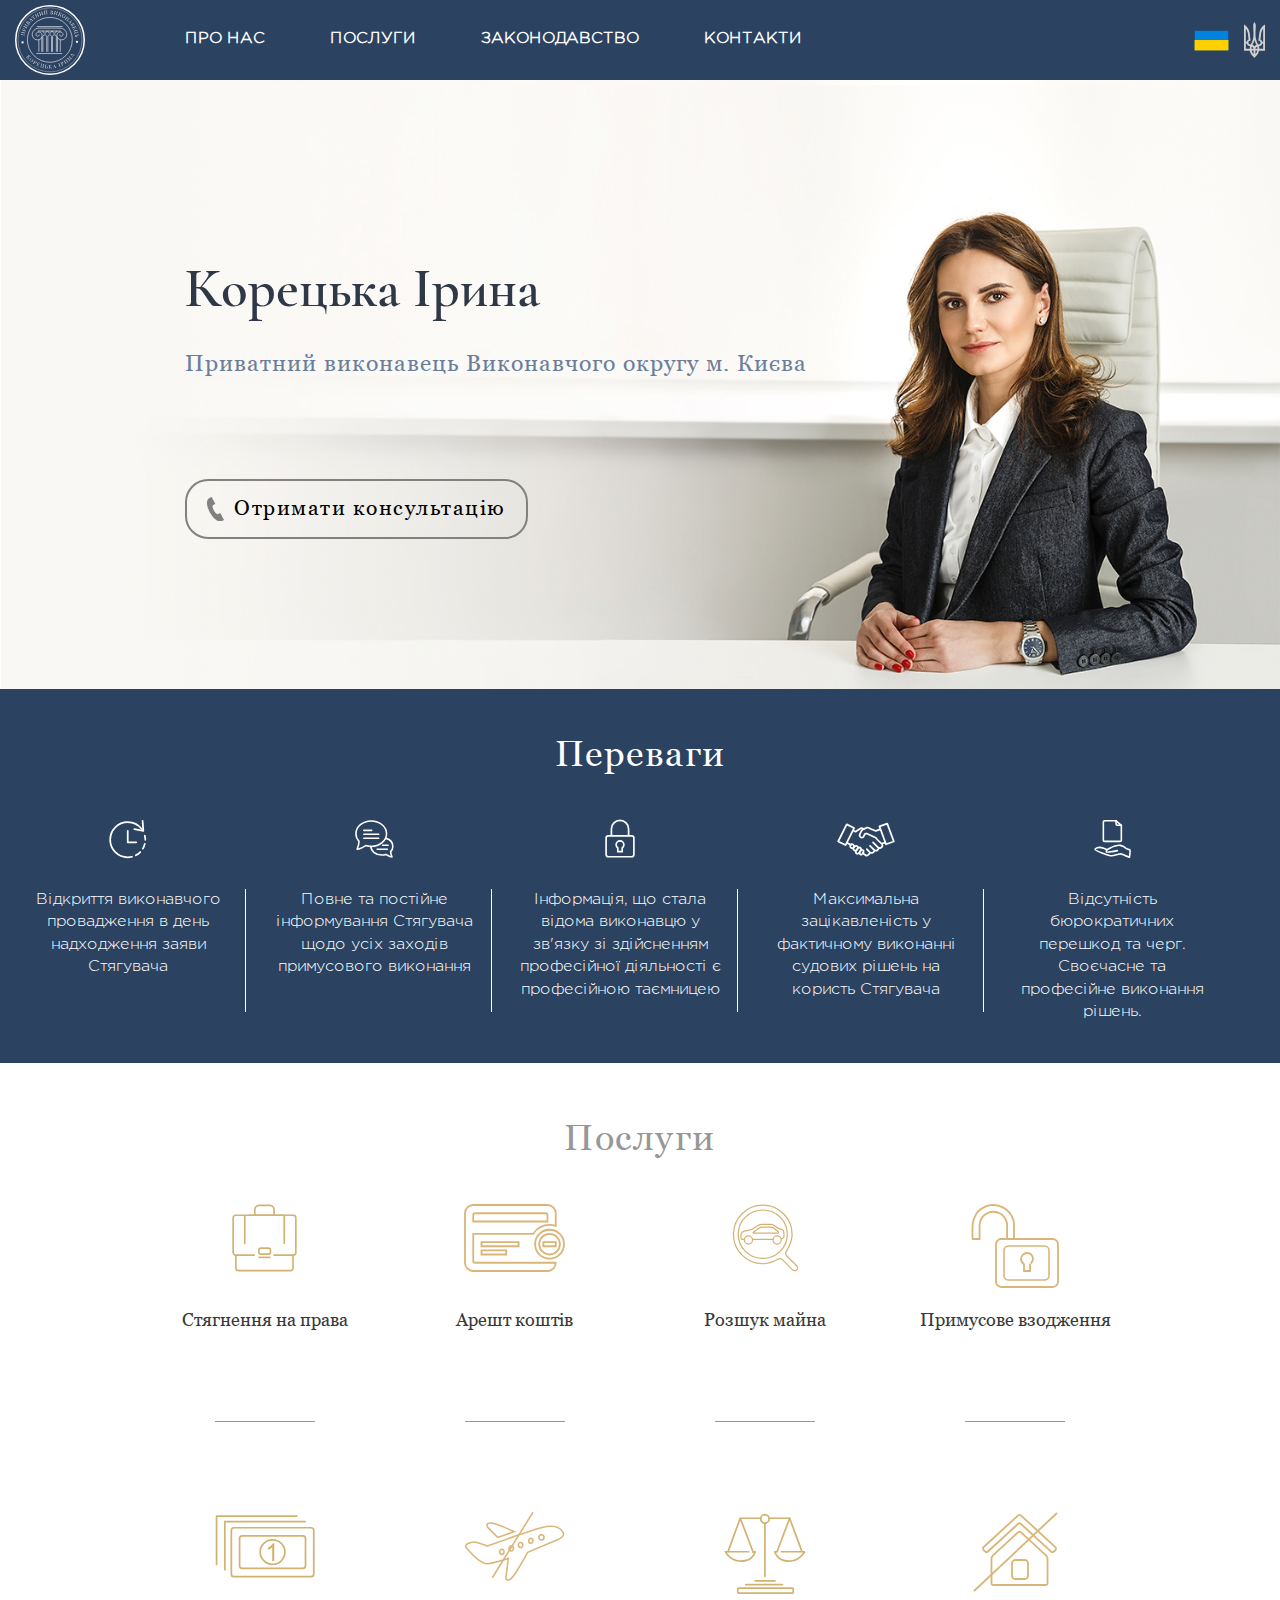
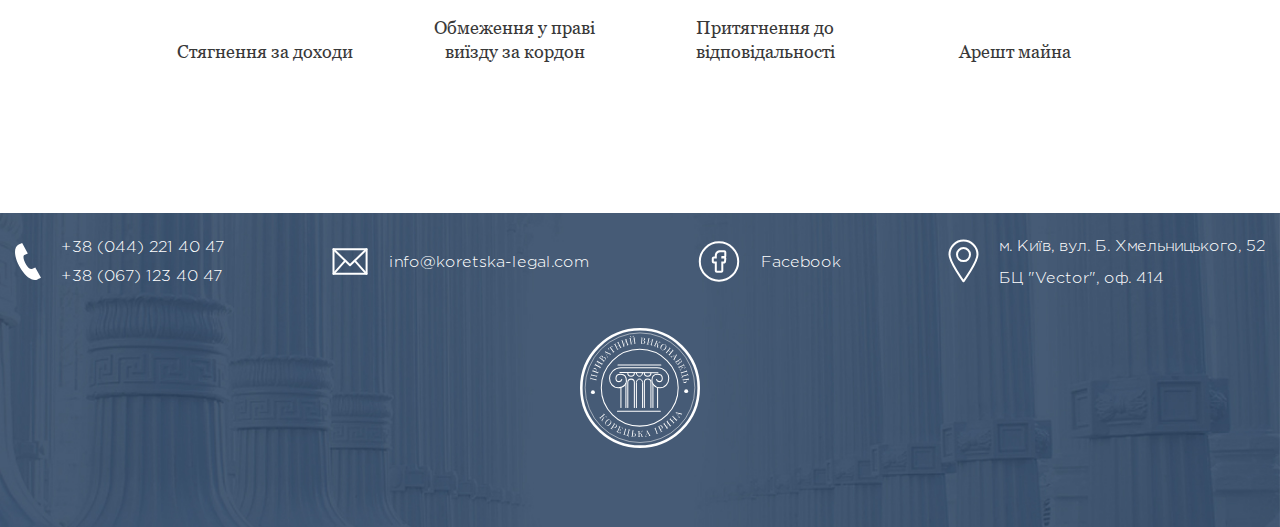
==== commit 2090aeeb: "improvements" ====
--- a/index.html
+++ b/index.html
@@ -54,7 +54,7 @@
 
 				<p class="main--addition">Приватний виконавець Виконавчого округу м. Києва</p>
 
-				<b class="main--important">Діяльність приватних виконавців регулюється Міністерством Юстиції України</b>
+				
 
 				<a class="callback" href="tel:+380671234047">
 					<svg class="callback--icon" version="1.1" viewBox="0 0 23 33" xmlns="http://www.w3.org/2000/svg">
@@ -74,7 +74,7 @@
 
 	<section class="features">
 		<div class="container">
-			<h2 class="services--header">Переваги</h2>
+			<h2 class="features--header">Переваги</h2>
 
 			<ul class="features--list">
 				<li class="features--item features--item__line">
--- a/css/scaffolding.css
+++ b/css/scaffolding.css
@@ -159,7 +159,7 @@
 .main-footer {
     background: url(../img/footer-bg.jpg) center/cover no-repeat;
     color: white;
-    padding: 70px 0;
+    padding: 18px 0 36px;
     text-align: center;
 }
 
@@ -173,7 +173,7 @@
     -webkit-box-align: center;
     -ms-flex-align: center;
     align-items: center;
-    margin-bottom: 80px;
+    margin-bottom: 36px;
 }
 
 .contacts--item {
@@ -218,7 +218,7 @@
 
 .main-footer--logo {
     width: 120px;
-    margin-bottom: 80px;
+    margin-bottom: 36px;
 }
 
 .main-footer {
@@ -234,15 +234,15 @@
     }
 
     .main-footer {
-        padding: 50px 0;
+        padding: 18px 0 36px;
     }
 
     .contacts--list {
-        margin-bottom: 70px;
+        margin-bottom: 36px;
     }
 
     .main-footer--logo {
-        margin-bottom: 70px;
+        margin-bottom: 36px;
     }
 }
 
@@ -255,7 +255,7 @@
 
     .contacts--list {
         display: block;
-        margin-bottom: 50px;
+        margin-bottom: 36px;
     }
 
     .contacts--item {
@@ -279,7 +279,7 @@
     }
 
     .main-footer--logo {
-        margin-bottom: 50px;
+        margin-bottom: 36px;
         width: 100px;
     }
 }
@@ -339,7 +339,7 @@
 
     .main-footer--logo {
         width: 87px;
-        margin-bottom: 30px;
+        margin-bottom: 36px;
     }
 }
 
--- a/css/style.css
+++ b/css/style.css
@@ -20,8 +20,8 @@
 
 .main--addition {
     color: #6C7E9B;
-    margin-bottom: 60px;
-    letter-spacing: 2px;
+    margin-bottom: 100px;
+    letter-spacing: 1px;
 }
 
 .main--important {
@@ -30,7 +30,7 @@
     color: #3E4653;
     font-size: 18px;
     font-style: italic;
-    margin-bottom: 30px;
+    margin-bottom: 50px;
 }
 
 .callback {
@@ -73,6 +73,14 @@
     padding: 40px 10px;
 }
 
+.features--header {
+    font-size: 36px;
+    letter-spacing: 1.5px;
+    color: white;
+    text-align: center;
+    margin-bottom: 40px;
+}
+
 .features--list {
     display: -webkit-box;
     display: -ms-flexbox;
@@ -352,7 +360,7 @@
     }
 
     .main--addition {
-        margin-bottom: 40px;
+        margin-bottom: 100px;
     }
 
     .callback {
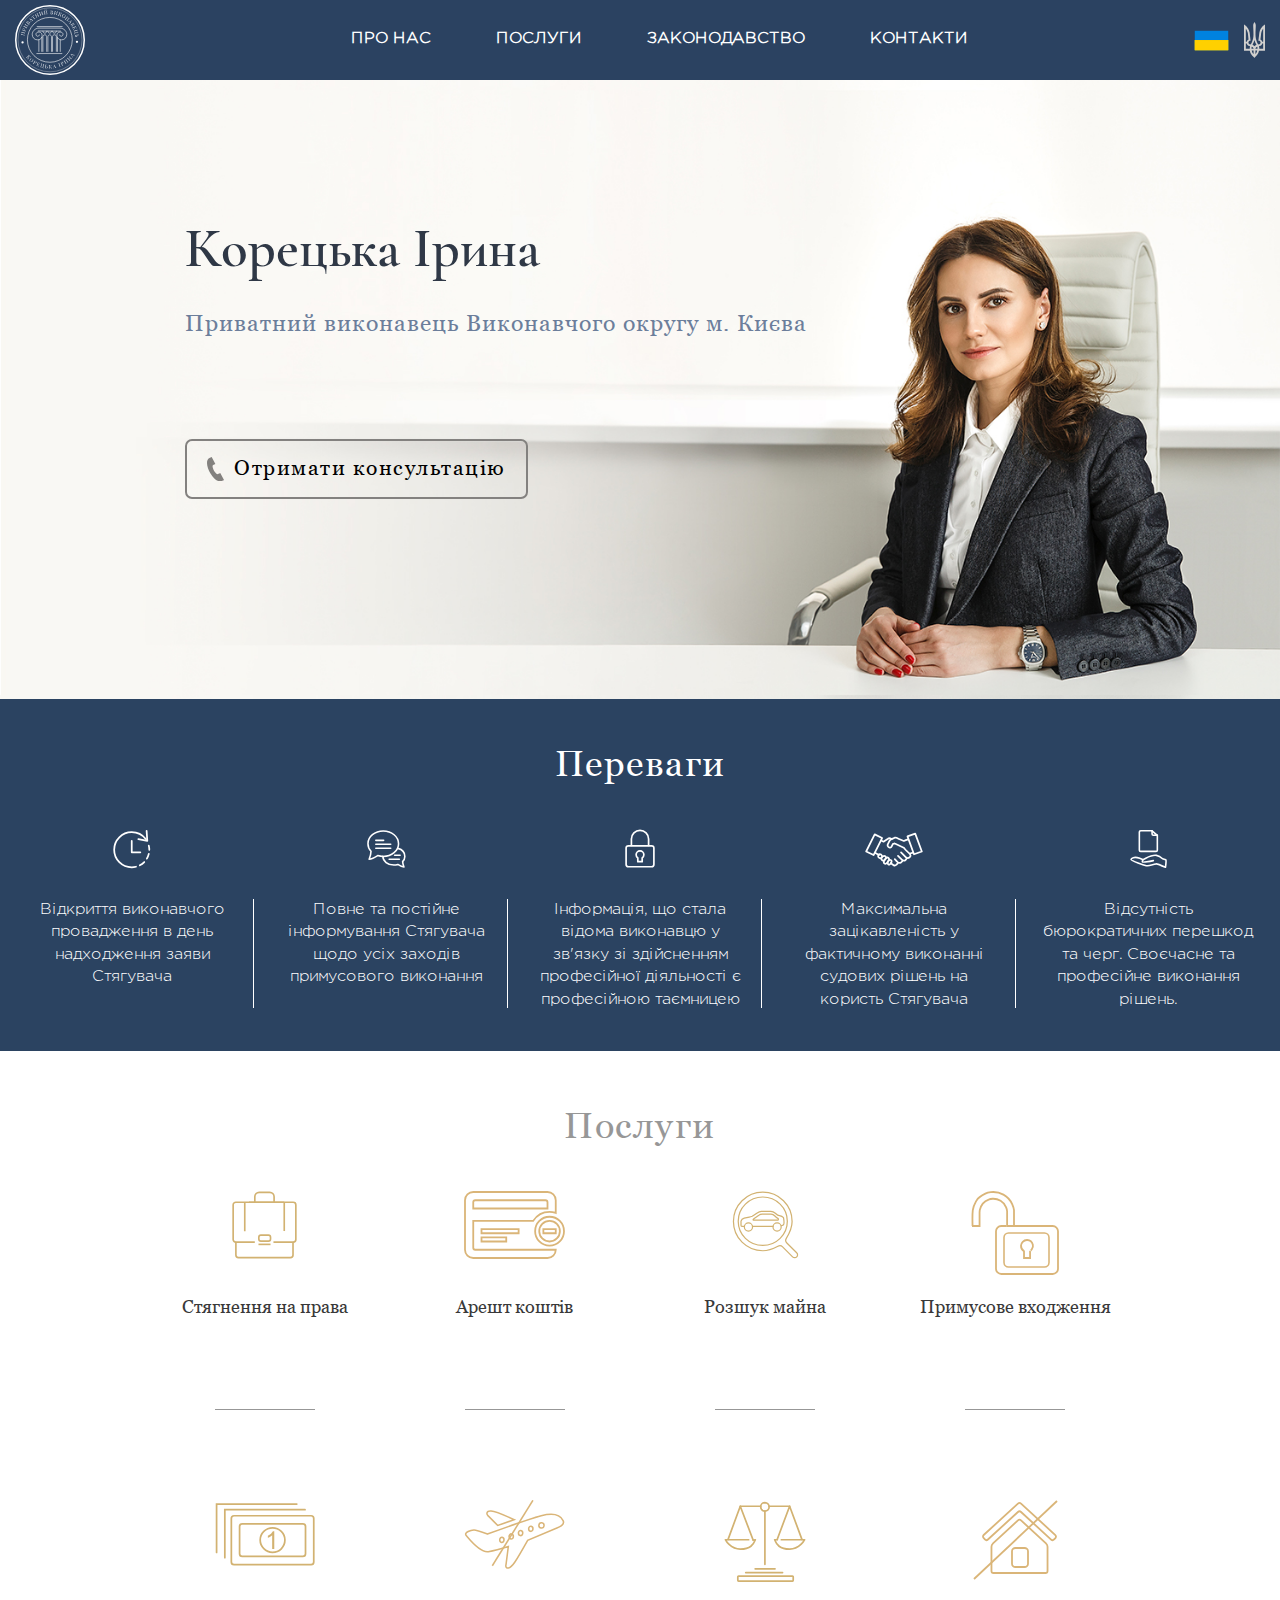
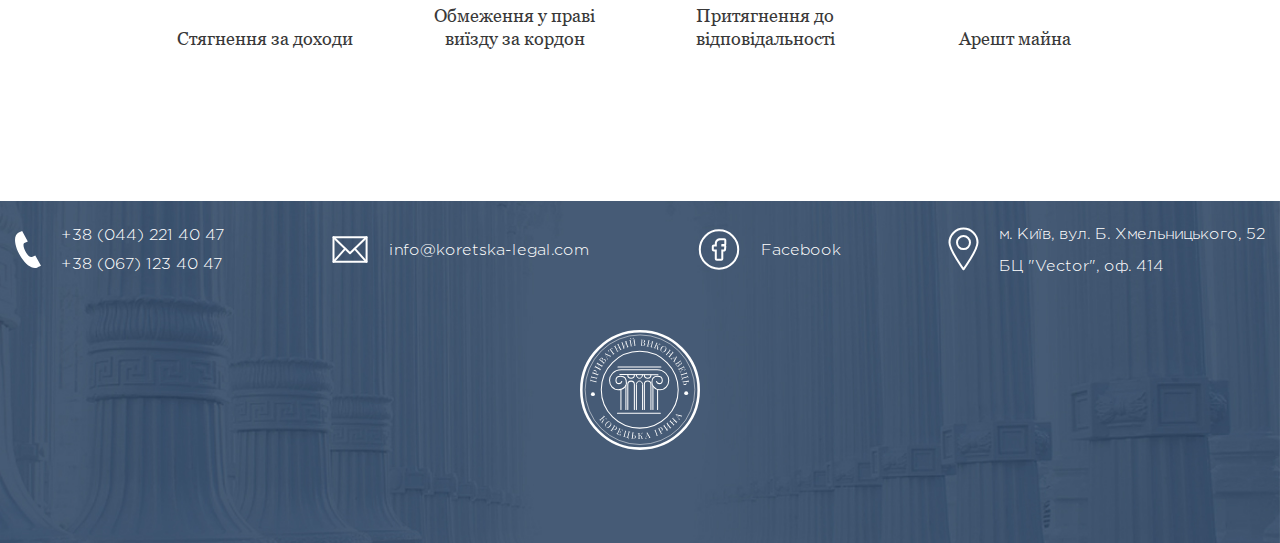
==== commit 56a1cb11: "contact form mail php" ====
--- a/index.html
+++ b/index.html
@@ -3,7 +3,7 @@
 <head>
 	<meta charset="UTF-8">
 	<meta name="viewport" content="width=device-width">
-	<title>Корецька Ірина</title>
+	<title>Приватний виконавець Корецька Ірина</title>
 	<meta name="description" content="Корецька Ірина - приватний виконавець Виконавчого округу м. Києва"> 
 	<link rel="stylesheet" href="css/reset.css">
 	<link rel="stylesheet" href="css/scaffolding.css">
@@ -41,7 +41,7 @@
 					<img src="img/emblem.svg" alt="Герб України" class="main-header--emblem">
 				</div>
 
-				<button class="main-header--mob-btn">Мобильное меню</button>
+				<button class="main-header--mob-btn">Мобільне меню</button>
 			</div>
 		</div>
 	</header>
@@ -209,7 +209,7 @@
 						</g>
 					</g>
 				</svg>
-				<span class="services--text">Примусове взодження</span>
+				<span class="services--text">Примусове входження</span>
 			</a>
 		</li>
 		<div class="services--wrapper">
@@ -434,7 +434,9 @@
 </li>
 </ul>
 
-<img src="img/logo.svg" alt="Приватний виконавець Корецька Ірина" class="main-footer--logo">
+<a href="#">
+	<img src="img/logo.svg" alt="Приватний виконавець Корецька Ірина" class="main-footer--logo">
+</a>
 
 </div>
 </footer>
--- a/css/scaffolding.css
+++ b/css/scaffolding.css
@@ -85,11 +85,15 @@
     align-items: center;
 }
 
+.main-header--logo img{
+    max-height: 80px;
+} /* For microsoft Edge */
+
 .nav {
     -ms-flex-item-align: stretch;
     -ms-grid-row-align: stretch;
     align-self: stretch;
-    margin-right: auto;  
+    /*margin-right: auto; */ 
 }
 
 .nav--list {
@@ -173,7 +177,7 @@
     -webkit-box-align: center;
     -ms-flex-align: center;
     align-items: center;
-    margin-bottom: 36px;
+    margin-bottom: 50px;
 }
 
 .contacts--item {
@@ -192,6 +196,18 @@
 .contacts--icon {
     display: inline-block;
     margin-right: 20px;
+    
+    -webkit-transition: -webkit-transform 0.3s;
+    transition: -webkit-transform 0.3s;
+    -o-transition: transform 0.3s;
+    transition: transform 0.3s;
+    transition: transform 0.3s, -webkit-transform 0.3s;
+}
+
+.contacts--item:hover .contacts--icon {
+    -webkit-transform: scale(1.2);
+        -ms-transform: scale(1.2);
+            transform: scale(1.2);
 }
 
 .contacts--link {
@@ -213,12 +229,13 @@
 }
 
 .contacts--link:hover:after {
-  width: 100%;
+  /*width: 100%;*/
+  width: 0%;
 }
 
 .main-footer--logo {
     width: 120px;
-    margin-bottom: 36px;
+    margin-bottom: 50px;
 }
 
 .main-footer {
@@ -238,11 +255,11 @@
     }
 
     .contacts--list {
-        margin-bottom: 36px;
+        margin-bottom: 50px;
     }
 
     .main-footer--logo {
-        margin-bottom: 36px;
+        margin-bottom: 50px;
     }
 }
 
@@ -255,7 +272,7 @@
 
     .contacts--list {
         display: block;
-        margin-bottom: 36px;
+        margin-bottom: 50px;
     }
 
     .contacts--item {
@@ -279,7 +296,7 @@
     }
 
     .main-footer--logo {
-        margin-bottom: 36px;
+        margin-bottom: 50px;
         width: 100px;
     }
 }
@@ -326,7 +343,7 @@
     }
 
     .contacts--list {
-        margin-bottom: 30px;
+        margin-bottom: 50px;
     }
 
     .contacts--icon {
@@ -339,7 +356,7 @@
 
     .main-footer--logo {
         width: 87px;
-        margin-bottom: 36px;
+        margin-bottom: 50px;
     }
 }
 
@@ -444,7 +461,7 @@
     }
 
     .contacts--icon {
-        display: none;
+        /*display: none;*/
     }
 }
 
--- a/css/style.css
+++ b/css/style.css
@@ -2,7 +2,7 @@
 .main {
     background: url(../img/main-bg.jpg) center/cover no-repeat;
     padding-left: 170px;
-    padding-top: 170px;
+    padding-top: 130px;
     font-family: Georgia, sans-serif;
     font-size: 23px;
 }
@@ -43,18 +43,20 @@
     font-size: 21px;
     letter-spacing: 1.5px;
     color: black;
-    margin-bottom: 150px;
+    margin-bottom: 200px;
     padding: 13px 20px;
     border: 2px solid #83817F;
-    border-radius: 23px;
-    -webkit-transition: all 0.2s;
-    -o-transition: all 0.2s;
-    transition: all 0.2s;
+    border-radius: 7px;
+    -webkit-transition: all 0.3s;
+    -o-transition: all 0.3s;
+    transition: all 0.3s;
 }
 
 .callback:hover {
+    color: #6C7E9B;
     border-color: #6C7E9B;
-    color: #6C7E9B;
+    border-left: 22px solid #6C7E9B;
+    border-right: 22px solid #6C7E9B;
 }
 
 .callback:hover .callback--icon path{
@@ -91,6 +93,10 @@
     width: 20%;
     margin-right: 40px;
     position: relative;
+}
+
+.features--item__contract{
+   margin-right: 0px; 
 }
 
 .features--item::before {
@@ -234,7 +240,6 @@
     transition: transform 0.3s, -webkit-transform 0.3s;
 }
 
-
 /*MEDIA QUERIES*/
 @media screen and (max-width: 1195px) {
     .main {
@@ -259,6 +264,10 @@
 
     .features--item {
         margin-right: 25px;
+    }
+
+    .features--item__contract{
+       margin-right: 0px; 
     }
 
     .features--item__line::after {
@@ -483,7 +492,7 @@
 
     .main--addition {
         text-align: left;
-        margin-bottom: 500px;
+        margin-bottom: 560px;
         width: 100%;
     }
 
@@ -493,7 +502,7 @@
 
     .callback {
         margin-right: 50px;
-        margin-bottom: 20px;
+        margin-bottom: 50px;
         letter-spacing: 0.5px;
     }
 
@@ -519,7 +528,7 @@
     }
 
     .main--addition {
-        margin-bottom: 400px;
+        margin-bottom: 390px;
     }
 
     .callback {
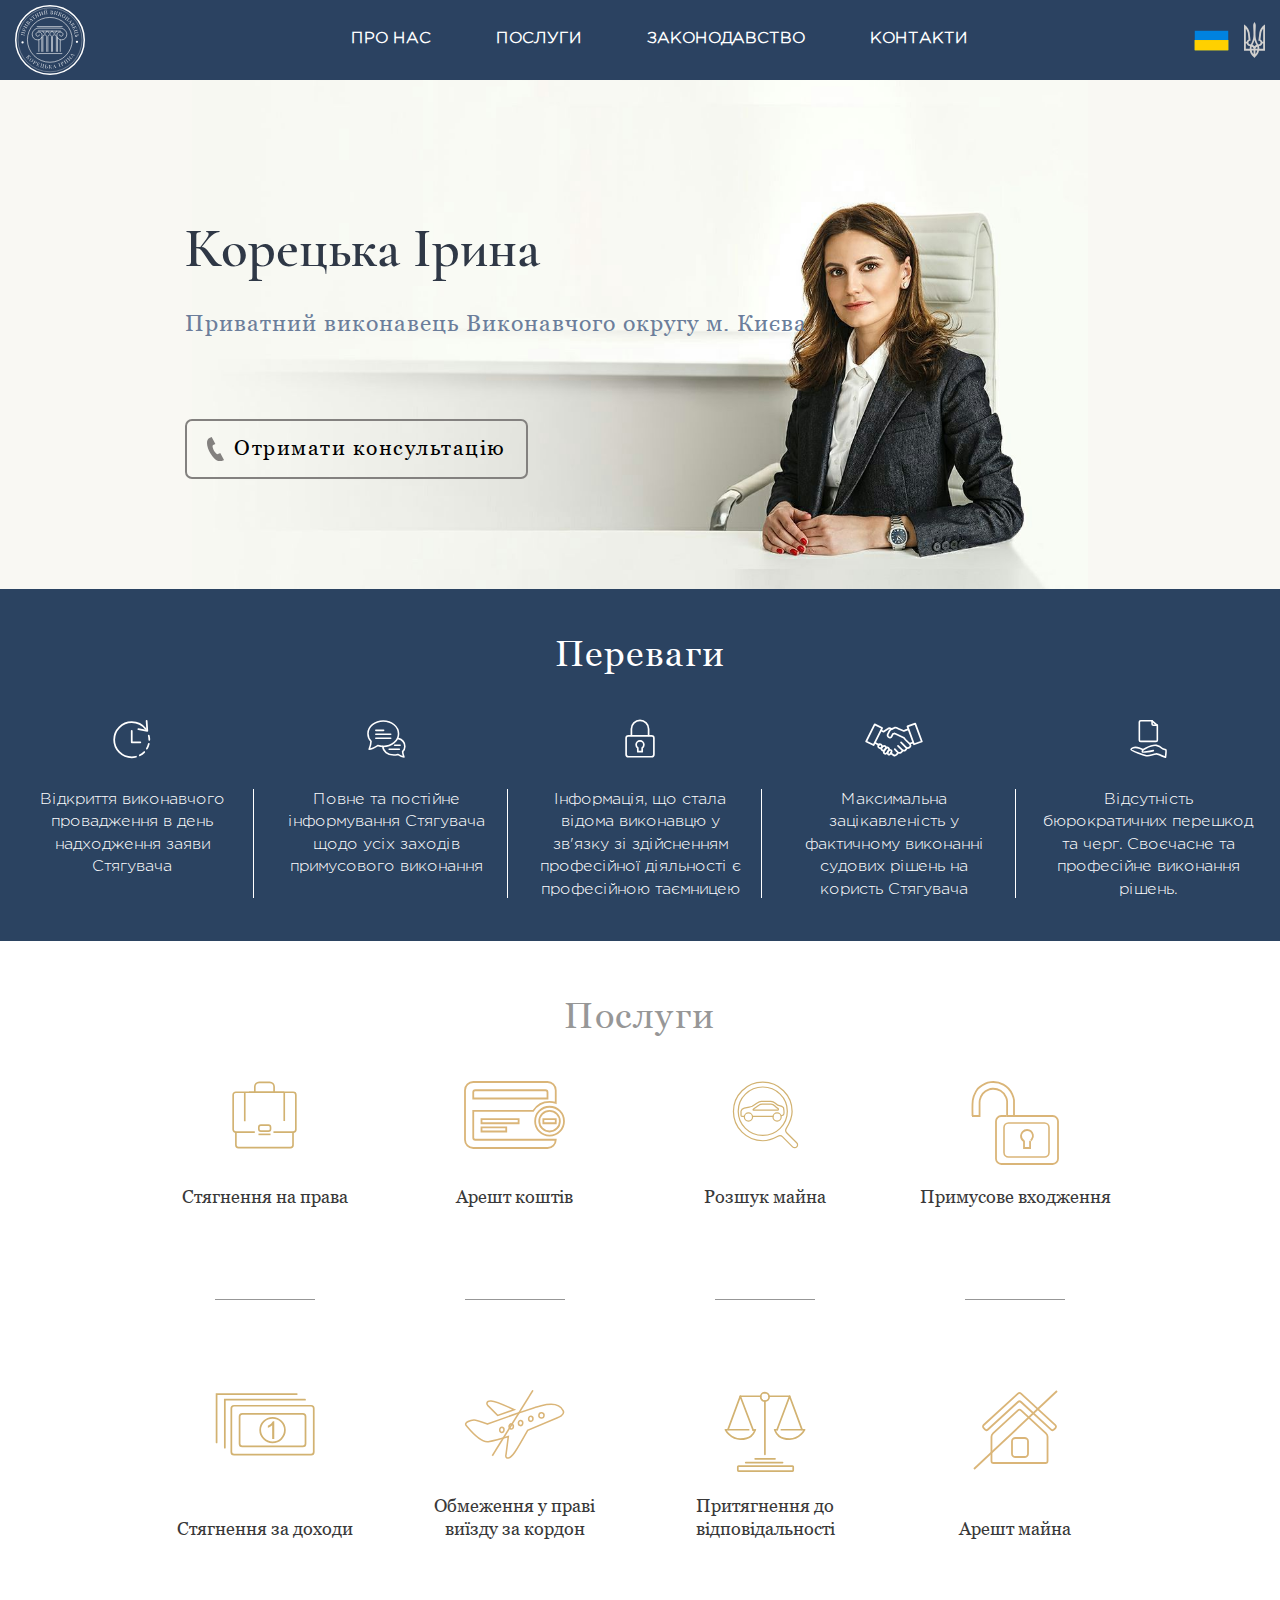
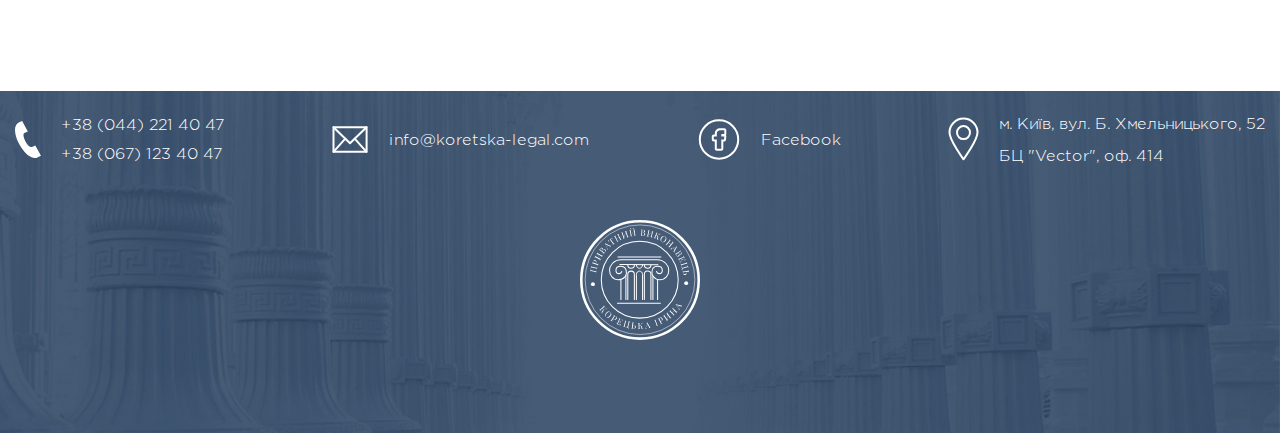
==== commit ac9d0ca0: "The end" ====
--- a/index.html
+++ b/index.html
@@ -1,10 +1,12 @@
 <!DOCTYPE html>
-<html lang="ua">
+<html lang="ua" prefix="og: http://ogp.me/ns#">
 <head>
 	<meta charset="UTF-8">
 	<meta name="viewport" content="width=device-width">
 	<title>Приватний виконавець Корецька Ірина</title>
-	<meta name="description" content="Корецька Ірина - приватний виконавець Виконавчого округу м. Києва"> 
+	<meta property="og:title" content="Приватний виконавець Корецька Ірина" />
+	<meta name="description" content="Корецька Ірина - приватний виконавець Виконавчого округу м. Києва">
+	
 	<link rel="stylesheet" href="css/reset.css">
 	<link rel="stylesheet" href="css/scaffolding.css">
 	<link rel="stylesheet" href="css/style.css">
@@ -46,15 +48,12 @@
 		</div>
 	</header>
 
-
 	<main class="main">
 		<div class="container">
 			<div class="main--wrapper">
 				<h1 class="main--header">Корецька Ірина</h1>
 
 				<p class="main--addition">Приватний виконавець Виконавчого округу м. Києва</p>
-
-				
 
 				<a class="callback" href="tel:+380671234047">
 					<svg class="callback--icon" version="1.1" viewBox="0 0 23 33" xmlns="http://www.w3.org/2000/svg">
--- a/css/style.css
+++ b/css/style.css
@@ -1,10 +1,16 @@
 /*MAIN*/
 .main {
-    background: url(../img/main-bg.jpg) center/cover no-repeat;
+    /*background: url(../img/main-bg.jpg) center/cover no-repeat;*/
+    background-image: url(../img/main-bg.jpg);
+    background-repeat: no-repeat;
+    background-color: #F9F8F3;
+    -webkit-background-size: 70%;
+    background-size: 70%;
+    background-position: center center;
     padding-left: 170px;
     padding-top: 130px;
     font-family: Georgia, sans-serif;
-    font-size: 23px;
+    font-size: 23px;   
 }
 
 .main--wrapper {
@@ -20,7 +26,7 @@
 
 .main--addition {
     color: #6C7E9B;
-    margin-bottom: 100px;
+    margin-bottom: 80px;
     letter-spacing: 1px;
 }
 
@@ -30,7 +36,7 @@
     color: #3E4653;
     font-size: 18px;
     font-style: italic;
-    margin-bottom: 50px;
+    margin-bottom: 70px;
 }
 
 .callback {
@@ -43,7 +49,7 @@
     font-size: 21px;
     letter-spacing: 1.5px;
     color: black;
-    margin-bottom: 200px;
+    margin-bottom: 110px;
     padding: 13px 20px;
     border: 2px solid #83817F;
     border-radius: 7px;
@@ -55,8 +61,8 @@
 .callback:hover {
     color: #6C7E9B;
     border-color: #6C7E9B;
-    border-left: 22px solid #6C7E9B;
-    border-right: 22px solid #6C7E9B;
+    border-left: 12px solid #6C7E9B;
+    border-right: 12px solid #6C7E9B;
 }
 
 .callback:hover .callback--icon path{
@@ -246,6 +252,10 @@
         padding-left: 80px;
         padding-top: 80px;
         font-size: 20px;
+        background-position: center center;
+        -webkit-background-size: cover;
+        background-size: cover;
+    
     }
 
     .main--important {
@@ -295,6 +305,10 @@
         padding-left: 50px;
         padding-top: 50px;
         font-size: 18px;
+        background-position: center center;
+        -webkit-background-size: cover;
+        background-size: cover;
+    
     }
 
     .main--important {
@@ -347,6 +361,10 @@
     .main {
         padding-left: 30px;
         padding-top: 30px;
+        background-position: center center;
+        -webkit-background-size: cover;
+        background-size: cover;
+    
     }
 }
 
@@ -354,6 +372,9 @@
     .main {
         padding-left: 0;
         font-size: 17px;
+        -webkit-background-size: cover;
+        background-size: cover;
+        background-position: center center;
     }
 
     .main--important {
@@ -414,6 +435,10 @@
 @media screen and (max-width: 680px) {
     .main {
         padding-left: 10px;
+        background-position: center center;
+        -webkit-background-size: cover;
+        background-size: cover;
+        
     }
 
     .main--wrapper {
@@ -477,6 +502,9 @@
         padding-left: 50px;
         background-image: url(../img/main-bg-mob.jpg);
         font-size: 18px;
+        background-position: center;
+        -webkit-background-size: cover;
+        background-size: cover;
     }
 
     .main--wrapper {
@@ -525,6 +553,9 @@
 @media screen and (max-width: 427px) {
     .main {
         padding-left: 10px;
+        background-position: center;
+        -webkit-background-size: cover;
+        background-size: cover;
     }
 
     .main--addition {
@@ -539,6 +570,9 @@
 @media screen and (max-width: 378px) {
     .main {
         font-size: 15px;
+        background-position: center;
+        -webkit-background-size: cover;
+        background-size: cover;
     }
 
     .main--addition,
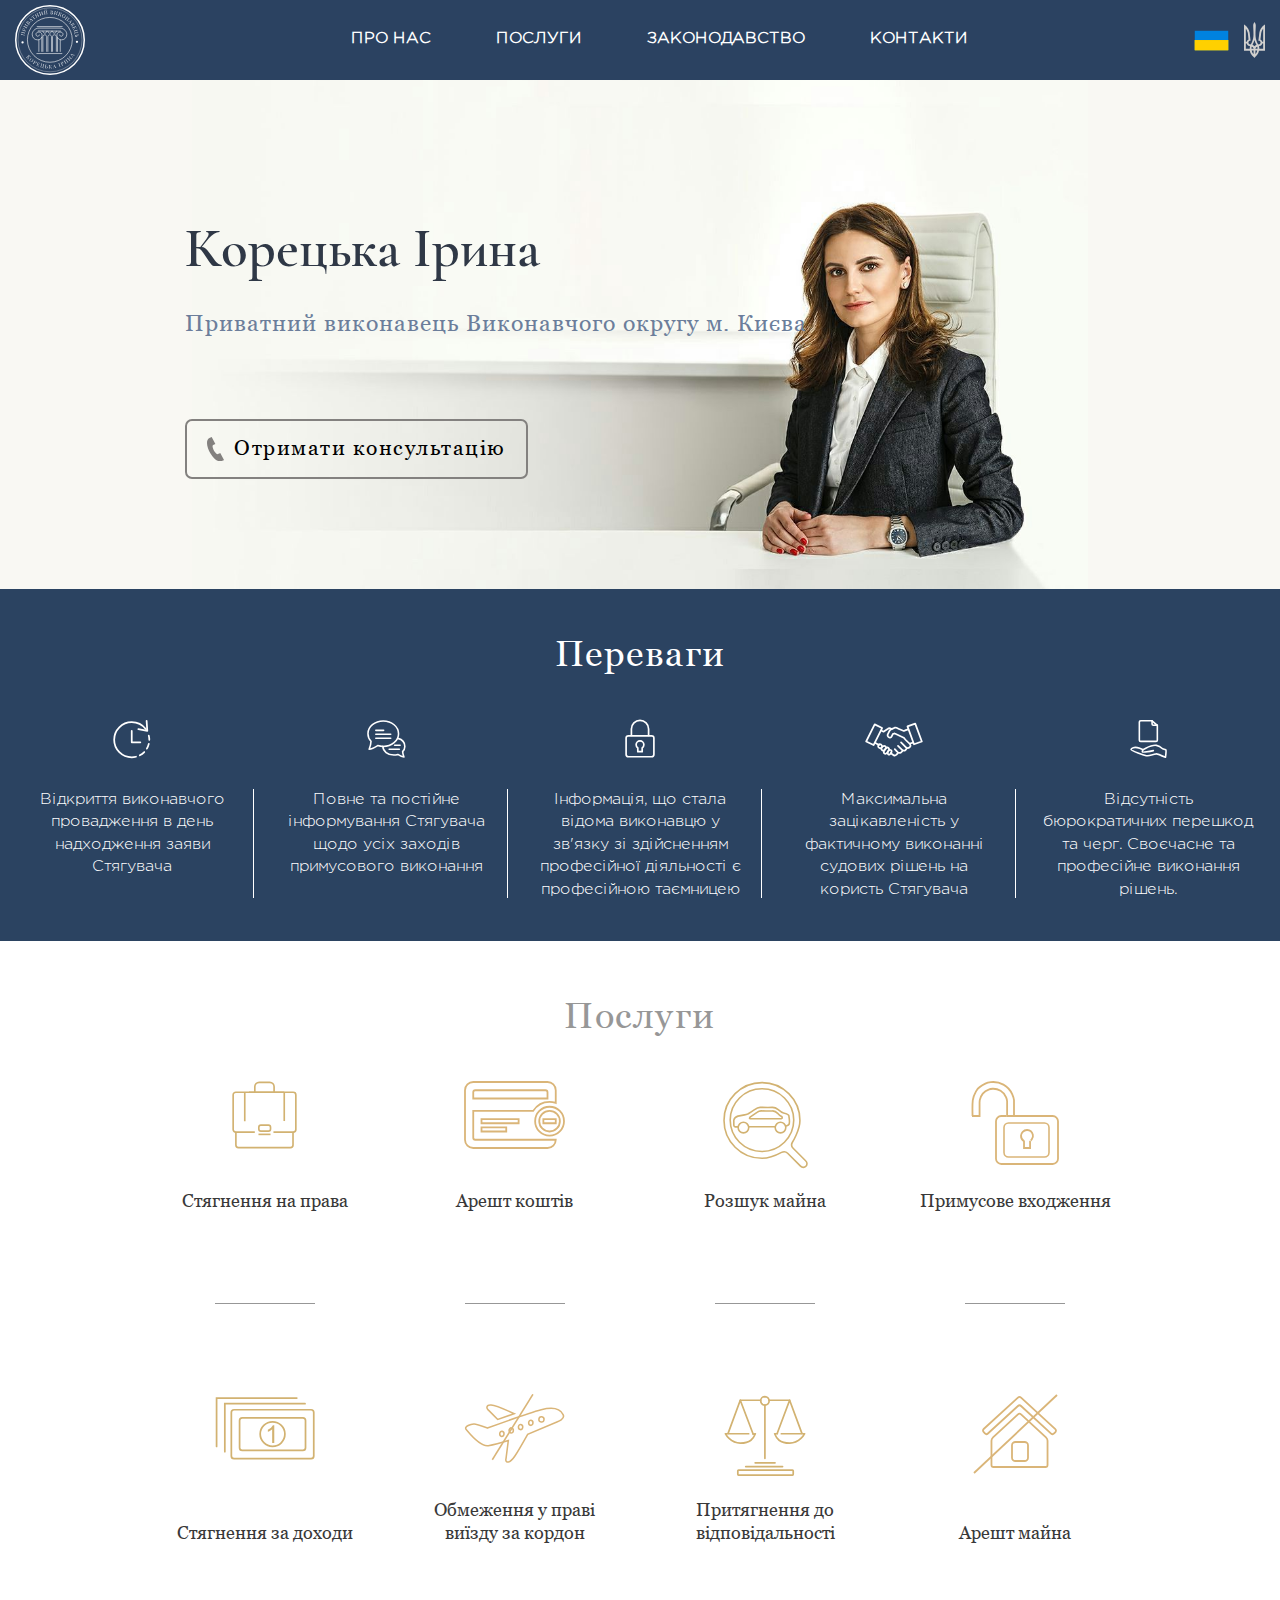
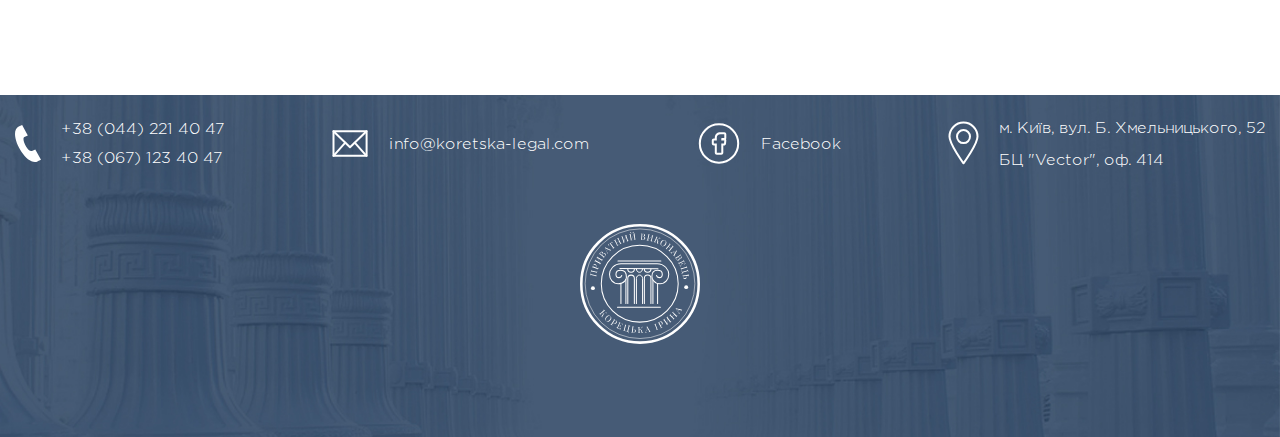
==== commit 117c1bb0: "About us assistant" ====
--- a/index.html
+++ b/index.html
@@ -1,445 +1,445 @@
-<!DOCTYPE html>
-<html lang="ua" prefix="og: http://ogp.me/ns#">
-<head>
-	<meta charset="UTF-8">
-	<meta name="viewport" content="width=device-width">
-	<title>Приватний виконавець Корецька Ірина</title>
-	<meta property="og:title" content="Приватний виконавець Корецька Ірина" />
-	<meta name="description" content="Корецька Ірина - приватний виконавець Виконавчого округу м. Києва">
-	
-	<link rel="stylesheet" href="css/reset.css">
-	<link rel="stylesheet" href="css/scaffolding.css">
-	<link rel="stylesheet" href="css/style.css">
-	<link rel="shortcut icon" type="image/png" href="favicon.png"/>
-</head>
-<body>
-	<header class="main-header">
-		<div class="container">
-			<div class="main-header--wrapper">
-				<a href="#" class="main-header--logo">
-					<img src="img/logo.svg" alt="Приватний виконавець Корецька Ірина логотип">
-				</a>
-
-				<nav class="nav">
-					<ul class="nav--list">
-						<li class="nav--item">
-							<a class="nav--link" href="pro-nas/index.html">Про нас</a>
-						</li>
-						<li class="nav--item">
-							<a class="nav--link" href="poslugi/index.html">Послуги</a>
-						</li>
-						<li class="nav--item">
-							<a class="nav--link" href="zakonodavstvo/index.html">Законодавство</a>
-						</li>
-						<li class="nav--item">
-							<a class="nav--link" href="zvorotniy/index.html">Контакти</a>
-						</li>
-					</ul>
-				</nav>
-				
-				<div class="main-header--right">
-					<img src="img/flag.svg" alt="Прапор України" class="main-header--flag">
-
-					<img src="img/emblem.svg" alt="Герб України" class="main-header--emblem">
-				</div>
-
-				<button class="main-header--mob-btn">Мобільне меню</button>
-			</div>
-		</div>
-	</header>
-
-	<main class="main">
-		<div class="container">
-			<div class="main--wrapper">
-				<h1 class="main--header">Корецька Ірина</h1>
-
-				<p class="main--addition">Приватний виконавець Виконавчого округу м. Києва</p>
-
-				<a class="callback" href="tel:+380671234047">
-					<svg class="callback--icon" version="1.1" viewBox="0 0 23 33" xmlns="http://www.w3.org/2000/svg">
-						<g transform="translate(-251 -566)" fill="#83817F" fill-rule="nonzero">
-							<g transform="translate(218 546)">
-								<g transform="translate(33 20)">
-									<path d="m22.999 31.104l-5.0614-9.3431c-0.0115 0.0055-2.8376 1.3338-2.967 1.3901-3.22 1.4932-9.7736-10.752-6.6254-12.367l2.9943-1.4108-5.0212-9.3734-3.0274 1.4286c-10.353 5.1631 6.0849 35.725 16.675 31.096 0.17394-0.075625 3.0216-1.4149 3.0331-1.4204z"/>
-								</g>
-							</g>
-						</g>
-					</svg>
-					<span class="callback--text">Отримати консультацію</span>
-				</a>
-			</div>
-		</div>
-	</main>
-
-	<section class="features">
-		<div class="container">
-			<h2 class="features--header">Переваги</h2>
-
-			<ul class="features--list">
-				<li class="features--item features--item__line">
-					<p class="features--text">
-						Відкриття виконавчого провадження в день надходження заяви Стягувача
-					</p>
-				</li>
-				<li class="features--item features--item__message features--item__line">
-					<p class="features--text">
-						Повне та постійне інформування Стягувача щодо усіх заходів примусового виконання
-					</p>
-				</li>
-				<li class="features--item features--item__lock features--item__line">
-					<p class="features--text">
-						Інформація, що стала відома виконавцю у зв'язку зі здійсненням професійної діяльності є професійною таємницею
-					</p>
-				</li>
-				<li class="features--item features--item__hands features--item__line">
-					<p class="features--text">
-						Максимальна зацікавленість у фактичному виконанні судових рішень на користь Стягувача
-					</p>
-				</li>
-				<li class="features--item features--item__contract">
-					<p class="features--text">
-						Відсутність бюрократичних перешкод та черг. Своєчасне та професійне виконання рішень.
-					</p>
-				</li>
-			</ul>
-		</div>
-	</section>
-
-	<section class="services">
-		<div class="container">
-			<h2 class="services--header">Послуги</h2>
-
-			<ul class="services--list">
-				<li class="services--item services--item__under-line">
-					<a href="poslugi/styagnennya-na-prava.html">
-						<svg width="101px" height="68px" class="services--icon" version="1.1" id="Layer_1" xmlns="http://www.w3.org/2000/svg" xmlns:xlink="http://www.w3.org/1999/xlink" x="0px" y="0px"
-						viewBox="0 0 72 74.4" style="enable-background:new 0 0 72 74.4;" xml:space="preserve">
-						<style type="text/css">
-							.st0{fill:none;stroke:#D2B271;stroke-width:1.806;}
-						</style>
-						<g>
-							<g id="Page-1_13_">
-								<g id="Desktop_10_" transform="translate(-265.000000, -1348.000000)">
-									<g id="Group-54_6_" transform="translate(190.000000, 1327.000000)">
-										<g id="Page-1_16_" transform="translate(76.000000, 22.000000)">
-											<polyline id="Stroke-1_6_" class="st0" points="13.4,43 13.4,11.3 13.4,11.7 					"/>
-											<g id="Group-18_1_">
-												<path id="Stroke-4_1_" class="st0" d="M18,11.3h38.6"/>
-												<path id="Stroke-6_1_" class="st0" d="M56.6,11.8v31"/>
-												<path id="Stroke-14_1_" class="st0" d="M28.4,57.4h13.2"/>
-												<path id="Stroke-16_1_" class="st0" d="M39.3,53.8h-8.2c-1.3,0-2.3-1.1-2.3-2.4v-1.7c0-1.3,1-2.4,2.3-2.4h8.2
-												c1.3,0,2.3,1.1,2.3,2.4v1.7C41.6,52.7,40.5,53.8,39.3,53.8z"/>
-											</g>
-										</g>
-									</g>
-								</g>
-							</g>
-							<path class="st0" d="M25.4,55.9H4.6c-1.6,0-2.9-1.3-2.9-2.9V15.2c0-1.6,1.3-2.9,2.9-2.9h62.8c1.6,0,2.9,1.3,2.9,2.9V53
-							c0,1.6-1.3,2.9-2.9,2.9H45.8"/>
-							<path class="st0" d="M67.2,55.9v14.2c0,1.5-1.2,2.8-2.8,2.8H7.5c-1.5,0-2.8-1.2-2.8-2.8V55.9"/>
-							<path class="st0" d="M25.4,12.3v-6c0-2.7,2.2-4.8,4.8-4.8h11.5c2.7,0,4.8,2.2,4.8,4.8v6"/>
-						</g>
-					</svg>
-					<span class="services--text">Стягнення на права</span>
-				</a>
-			</li>
-			<li class="services--item services--item__under-line">
-				<a href="poslugi/aresht-koshtiv.html">
-					<?xml version="1.0" encoding="UTF-8"?>
-					<svg class="services--icon" width="101px" height="68px" viewBox="0 0 101 68" version="1.1" xmlns="http://www.w3.org/2000/svg" xmlns:xlink="http://www.w3.org/1999/xlink">
-						<g id="Page-1" stroke="none" stroke-width="1" fill="none" fill-rule="evenodd">
-							<g id="Desktop" transform="translate(-540.000000, -1341.000000)" stroke="#DAB578" stroke-width="1.806">
-								<g id="Group-54" transform="translate(190.000000, 1327.000000)">
-									<path d="M367.5,56.2503709 L404.624815,56.2503709 L404.624815,52.1248145 L367.5,52.1248145 L367.5,56.2503709 Z M359.250371,25.3120363 C359.250371,24.174003 360.174003,23.2496291 361.312778,23.2496291 L431.437593,23.2496291 C432.576368,23.2496291 433.5,24.174003 433.5,25.3120363 L433.5,31.5 L359.250371,31.5 L359.250371,25.3120363 Z M361.312778,72.7503709 C360.174003,72.7503709 359.250371,71.8252552 359.250371,70.6872218 L359.250371,43.8751855 L419.207073,43.8751855 C422.642687,38.4417068 428.669664,34.7998516 435.562407,34.7998516 C437.736837,34.7998516 439.794793,35.2412661 441.750371,35.9052426 L441.750371,23.2496291 C441.750371,18.6960119 438.053617,15 433.5,15 L359.250371,15 C354.696012,15 351,18.6960119 351,23.2496291 L351,72.7503709 C351,77.3039881 354.696012,81 359.250371,81 L433.5,81 C438.053617,81 441.750371,77.3039881 441.750371,72.7503709 L361.312778,72.7503709 Z M367.5,64.4992581 L392.249629,64.4992581 L392.249629,60.3744436 L367.5,60.3744436 L367.5,64.4992581 Z M450,54.1872218 C450,62.1608741 443.53606,68.6248145 435.562407,68.6248145 C427.588755,68.6248145 421.124815,62.1608741 421.124815,54.1872218 C421.124815,46.2135695 427.588755,39.7496291 435.562407,39.7496291 C443.53606,39.7496291 450,46.2135695 450,54.1872218 Z M425.250371,54.1872218 C425.250371,59.8714536 429.878175,64.4992581 435.562407,64.4992581 C441.246639,64.4992581 445.875185,59.8714536 445.875185,54.1872218 C445.875185,48.50299 441.246639,43.8751855 435.562407,43.8751855 C429.878175,43.8751855 425.250371,48.50299 425.250371,54.1872218 Z M429.375185,56.2496291 L441.750371,56.2496291 L441.750371,52.1240727 L429.375185,52.1240727 L429.375185,56.2496291 Z" id="Page-1"></path>
-								</g>
-							</g>
-						</g>
-					</svg>
-					<span class="services--text">Арешт коштів</span>
-				</a>
-			</li>
-			<li class="services--item services--item__under-line">
-				<a href="poslugi/rozshuk-mayna.html">
-					<svg width="101px" height="68px" class="services--icon" version="1.1" id="Layer_1" xmlns="http://www.w3.org/2000/svg" xmlns:xlink="http://www.w3.org/1999/xlink" x="0px" y="0px"
-					viewBox="0 0 97.8 99.7" style="enable-background:new 0 0 97.8 99.7;" xml:space="preserve">
-					<style type="text/css">
-						.st01{fill:none;stroke:#D2B271;stroke-width:1.806;stroke-linecap:round;stroke-linejoin:round;}
-					</style>
-					<g id="Page-1_21_">
-						<g id="Desktop_13_" transform="translate(-843.000000, -1326.000000)">
-							<g id="Group-54_3_" transform="translate(190.000000, 1327.000000)">
-								<g id="Page-1_22_" transform="translate(654.000000, 0.000000)">
-									<path id="Stroke-1_3_" class="st01" d="M61,41.8h4.6c0,0,1.9-0.2,1-2.3c0,0-2.9-1.7-4.5-3.5c0,0-3.3-3.3-6.4-3.1
-									C52.6,33.2,43,32.8,43,32.8s-2.6,0.1-4.3,1.4l-7.9,5.4c0,0-2.2,2.1-0.1,2.1c2.1,0,25.6,0.1,25.6,0.1L61,41.8z"/>
-									<path id="Stroke-7_4_" class="st01" d="M71.4,49.9c0,0,2.4-0.7,3-1.6c1.3-2,0-9.4,0-9.4s0.6-2.3-6.1-3.7c0,0-2-0.3-6-3.7
-									c0,0-3.1-2.6-6.6-2.6c-3.5,0.1-13.8,0-13.8,0s-2.6-0.1-6.8,2.8c-4.2,2.9-6.7,4.4-6.7,4.4s-2.4,1-4.3,1.3l-7.4,1.4
-									c0,0-3.9,1.1-4.7,4.5v5.6c0,0-0.1,1.7,1.6,2.1h3.5"/>
-									<path id="Stroke-11_2_" class="st01" d="M16.9,51.8c0,3.3,2.7,6,6,6c3.3,0,6-2.7,6-6c0-3.3-2.7-6-6-6
-									C19.6,45.8,16.9,48.5,16.9,51.8z"/>
-									<path id="Stroke-15_1_" class="st01" d="M58.9,51.8c0,3.3,2.7,6,6,6c3.3,0,6-2.7,6-6c0-3.3-2.7-6-6-6
-									C61.6,45.8,58.9,48.5,58.9,51.8z"/>
-									<path id="Stroke-17_1_" class="st01" d="M58.9,50.8h-30"/>
-									<path id="Stroke-19_1_" class="st01" d="M7.9,43.3c0,19.6,16.1,35.5,36,35.5s36-15.9,36-35.5S63.8,7.8,43.9,7.8
-									S7.9,23.7,7.9,43.3z"/>
-									<path id="Stroke-21_1_" class="st01" d="M93.7,95.6c1.6-1.6,1.6-4.4-0.1-6L79.2,75.2c-1.7-1.7-2.1-4.7-0.8-6.8
-									c0,0,8.5-13.8,8.5-24.7c0-23.7-19.3-42.9-43-42.9S0.9,20,0.9,43.7s19.3,42.9,43,42.9c9.8,0,22.2-6.7,22.2-6.7
-									c2.1-1.1,5.2-0.7,6.9,1l14.6,14.6C89.3,97.2,92.1,97.3,93.7,95.6z"/>
-								</g>
-							</g>
-						</g>
-					</g>
-				</svg>
-				<span class="services--text">Розшук майна</span>
-			</a>
-		</li>
-		<li class="services--item services--item__under-line">
-			<a href="poslugi/primusove-vzodzhennya.html">
-				<svg class="services--icon" width="88px" height="84px" viewBox="0 0 88 84" version="1.1" xmlns="http://www.w3.org/2000/svg" xmlns:xlink="http://www.w3.org/1999/xlink">
-					<g id="Page-1" stroke="none" stroke-width="1" fill="none" fill-rule="evenodd">
-						<g id="Desktop" transform="translate(-1142.000000, -1334.000000)" stroke="#DAB578">
-							<g id="Group-54" transform="translate(190.000000, 1327.000000)">
-								<g id="Page-1" transform="translate(953.000000, 8.000000)">
-									<path d="M77,45.5924668 C77,43.065954 74.9486252,41 72.4413893,41 L36.5586107,41 C34.0513748,41 32,43.065954 32,45.5924668 L32,70.4075332 C32,72.934046 34.0513748,75 36.5586107,75 L72.4413893,75 C74.9486252,75 77,72.934046 77,70.4075332 L77,45.5924668 Z" id="Stroke-1" stroke-width="1.581"></path>
-									<path d="M41.2224426,34 L80.7103489,34 C83.619657,34 86,36.3693953 86,39.2653229 L86,76.7346771 C86,79.6306047 83.619657,82 80.7103489,82 L29.2896511,82 C26.380343,82 24,79.6306047 24,76.7346771 L24,39.2653229 C24,36.3693953 26.3254628,34 29.1666667,34 L34.3333333,34" id="Stroke-3" stroke-width="1.806"></path>
-									<path d="M52.0165002,66 L58.0720657,66 L58.0720657,59.1728837 C58.057914,59.2002455 61.7905845,56.1757596 60.8471401,52.7181555 C60.3477884,50.8855786 59.2446323,48.230144 55.274079,48.0099144 C51.3621541,47.7930217 49.1497769,51.1818875 49.0089341,53.5530257 C48.8687652,55.924164 50.4005146,58.121788 52.0165002,59.1728837 L52.0165002,66 Z" id="Stroke-5" stroke-width="1.806"></path>
-									<path d="M0.553927509,34 C0.553927509,34 0.252506335,22.763286 0.795196651,18.2283702 C1.33722596,13.6928098 2.26792993,12.5361935 4.48628401,8.59054601 C6.7046381,4.64425382 13.342514,1.57283804 13.342514,1.57283804 C13.342514,1.57283804 21.9059161,-2.56751296 31.4317506,2.5869726 C40.9569241,7.74210286 42,18.1497152 42,18.1497152 L42,33.1638064 L42,34 L35.1135838,34 L35.1135838,19.208335 C35.1135838,19.208335 34.6859094,12.496866 28.599978,8.83747134 C22.5140465,5.17807672 17.1790239,7.42425904 17.1790239,7.42425904 C17.1790239,7.42425904 12.9049245,8.99542618 10.7658918,11.6864609 C8.62685909,14.3774956 7.76423929,18.1000722 7.76423929,18.1000722 L7.56593588,20.3939633 L7.56593588,34 L0,34 L0.553927509,34" id="Stroke-7" stroke-width="1.806"></path>
-								</g>
-							</g>
-						</g>
-					</g>
-				</svg>
-				<span class="services--text">Примусове входження</span>
-			</a>
-		</li>
-		<div class="services--wrapper">
-			<div class="services--line"></div>
-			<div class="services--line"></div>
-			<div class="services--line"></div>
-			<div class="services--line"></div>
-		</div>
-		<li class="services--item">
-			<a href="poslugi/styagnennya-za-dohodi.html">
-				<svg class="services--icon" version="1.1" width="101px" height="68px" id="Layer_1" xmlns="http://www.w3.org/2000/svg" xmlns:xlink="http://www.w3.org/1999/xlink" x="0px" y="0px"
-				viewBox="0 0 105.4 67.5" style="enable-background:new 0 0 105.4 67.5;" xml:space="preserve">
-				<style type="text/css">
-					.st02{fill:none;stroke:#D2B271;stroke-width:1.806;stroke-linecap:round;}
-					.st11{fill:#D2B271;}
-				</style>
-				<g id="Page-1_20_" transform="translate(51.000000, 285.000000)">
-					<path id="Stroke-1_4_" class="st02" d="M44.5-230.6c0,1.5-1.3,2.8-2.8,2.8h-63.2c-1.5,0-2.8-1.2-2.8-2.8v-28.5
-					c0-1.5,1.3-2.8,2.8-2.8h63.2c1.5,0,2.8,1.2,2.8,2.8V-230.6z M-30.1-270.3c-1.5,0-2.8,1.2-2.8,2.8v45.5c0,1.5,1.3,2.8,2.8,2.8h80.4
-					c1.5,0,2.8-1.2,2.8-2.8v-45.5c0-1.5-1.3-2.8-2.8-2.8H-30.1z M10.1-257.6c-7.1,0-12.9,5.7-12.9,12.7c0,7,5.8,12.8,12.9,12.8
-					c7.1,0,12.9-5.7,12.9-12.8C23-251.9,17.2-257.6,10.1-257.6z"/>
-					<g id="Group-7">
-						<polyline id="Stroke-3_4_" class="st02" points="44,-276.6 -39.7,-276.6 -39.7,-226.5 		"/>
-						<polyline id="Stroke-5_4_" class="st02" points="35.4,-282.5 -48.3,-282.5 -48.3,-232 		"/>
-					</g>
-				</g>
-				<g>
-					<path class="st11" d="M62.9,49.3h-2.2V35c-0.5,0.5-1.2,1-2.1,1.5c-0.9,0.5-1.7,0.9-2.4,1.2v-2.2c1.3-0.6,2.3-1.3,3.3-2.1
-					c0.9-0.8,1.6-1.7,2-2.4h1.4V49.3z"/>
-				</g>
-			</svg>
-
-			<span class="services--text">Стягнення за доходи</span>
-		</a>
-	</li>
-	<li class="services--item ">
-		<a href="poslugi/obmezhennya-u-viizdi.html">
-			<svg class="services--icon" width="117px" height="69px" version="1.1" id="Layer_1" xmlns="http://www.w3.org/2000/svg" xmlns:xlink="http://www.w3.org/1999/xlink" x="0px" y="0px"
-			viewBox="0 0 117.3 81" style="enable-background:new 0 0 117.3 81;" xml:space="preserve">
-			<style type="text/css">
-				.st010{fill:none;stroke:#DAB578;stroke-width:1.806;}
-			</style>
-			<g id="Page-1_1_">
-				<g id="Desktop" transform="translate(-542.000000, -1617.000000)">
-					<g id="Group-54" transform="translate(190.000000, 1327.000000)">
-						<g id="Page-1" transform="translate(353.000000, 291.000000)">
-							<path id="Stroke-1" class="st010" d="M45.3,46.2c-0.2,1.6-1.4,2.8-2.8,2.6c-1.4-0.2-2.3-1.7-2.2-3.4c0.2-1.6,1.4-2.8,2.8-2.6
-							C44.5,43.1,45.5,44.6,45.3,46.2z"/>
-							<path id="Stroke-3" class="st010" d="M56.3,42.2c-0.2,1.6-1.4,2.8-2.8,2.6c-1.4-0.2-2.3-1.7-2.2-3.4c0.2-1.6,1.4-2.8,2.8-2.6
-							C55.5,39.1,56.5,40.6,56.3,42.2z"/>
-							<path id="Stroke-5" class="st010" d="M67.3,38.2c-0.2,1.6-1.4,2.8-2.8,2.6c-1.4-0.2-2.3-1.7-2.2-3.4c0.2-1.6,1.4-2.8,2.8-2.6
-							C66.5,35.1,67.5,36.6,67.3,38.2z"/>
-							<path id="Stroke-7" class="st010" d="M79.3,33.2c-0.2,1.6-1.4,2.8-2.8,2.6s-2.3-1.7-2.2-3.4c0.2-1.6,1.4-2.8,2.8-2.6
-							C78.5,30.1,79.5,31.6,79.3,33.2z"/>
-							<path id="Stroke-9" class="st010" d="M92.3,29.2c-0.2,1.6-1.7,2.8-3.4,2.6c-1.6-0.2-2.8-1.7-2.6-3.4c0.2-1.6,1.7-2.8,3.4-2.6
-							C91.3,26.1,92.5,27.6,92.3,29.2z"/>
-							<path id="Stroke-11" class="st010" d="M57.3,22.1c0,0-21.1-9.8-27.2-10.2c-6-0.4-5.2,4-3.7,5.4S38,28.9,38,28.9L57.3,22.1z"/>
-							<path id="Stroke-13" class="st010" d="M50.4,53.6l-2.7,21.1c0,0-1.4,4.8,2.8,4.1c4.3-0.6,8.5-7.4,22.6-32.5l35-14.8
-							c0,0,9.4-2.9,6.6-8.4s-10.4-9.6-25.7-5.6C73.8,21.5,25.9,39,25.9,39S12.2,34,10,34.2s-12.8,2.3-8.8,6.9
-							c3.9,4.6,16.4,20.2,25.7,18.6C36.1,58.2,50.4,53.6,50.4,53.6z"/>
-						</g>
-					</g>
-				</g>
-			</g>
-			<line class="st010" x1="32.6" y1="77.2" x2="80.3" y2="0.3"/>
-		</svg>
-
-		<span class="services--text">Обмеження у праві виїзду за кордон</span>
-	</a>
-</li>
-<li class="services--item services--item__no-line">
-	<a href="poslugi/prityagnennya-do-vidpovidalnosti.html">
-		<svg class="services--icon" width="88px" height="84px" version="1.1" id="Layer_1" xmlns="http://www.w3.org/2000/svg" xmlns:xlink="http://www.w3.org/1999/xlink" x="0px" y="0px"
-		viewBox="0 0 88 89" style="enable-background:new 0 0 88 89;" xml:space="preserve">
-		<style type="text/css">
-			.st03{fill:none;stroke:#D2B271;stroke-width:1.806;stroke-linecap:round;stroke-linejoin:round;}
-		</style>
-
-		<g id="Page-1_25_">
-			<g id="Desktop_15_" transform="translate(-856.000000, -1599.000000)">
-				<g id="Group-54_1_" transform="translate(190.000000, 1327.000000)">
-					<g id="Page-1_26_" transform="translate(668.000000, 272.000000)">
-						<path id="Stroke-1_8_" class="st03" d="M31.6,72.9h21"/>
-						<path id="Stroke-2" class="st03" d="M21.6,76.9h39"/>
-						<g id="Group-24">
-							<path id="Stroke-3_8_" class="st03" d="M71.2,85.9H14c-0.4,0-0.8-0.3-0.8-0.8v-3.7c0-0.4,0.3-0.8,0.8-0.8h57.1
-							c0.4,0,0.8,0.3,0.8,0.8v3.7C71.9,85.6,71.6,85.9,71.2,85.9z"/>
-							<polyline id="Stroke-5_7_" class="st03" points="81.1,41.7 68.1,6.6 54.9,41.8 					"/>
-							<path id="Stroke-7_6_" class="st03" d="M59.3,42.1H84c0,0-5.2,10.1-15.9,10c-10.7-0.1-13.8-4.8-15.9-10h2.9"/>
-							<path id="Stroke-9_3_" class="st03" d="M24.7,42.1H0c0,0,5.2,10.1,15.9,10c10.7-0.1,13.8-4.8,15.9-10l-2.3,0.3"/>
-							<polyline id="Stroke-11_3_" class="st03" points="29.4,42.4 15.8,6.6 2.9,41.7 					"/>
-							<path id="Stroke-13_4_" class="st0" d="M46.4,7.2c0,2.5-2,4.5-4.5,4.5c-2.5,0-4.5-2-4.5-4.5c0-2.5,2-4.5,4.5-4.5
-							C44.4,2.8,46.4,4.8,46.4,7.2z"/>
-							<path id="Stroke-15" class="st03" d="M15.8,6.6h21.6"/>
-							<path id="Stroke-17" class="st03" d="M68.1,6.6H46.4"/>
-							<g id="Group-21" transform="translate(42.142857, 0.000000)">
-								<g id="Clip-20">
-								</g>
-							</g>
-							<path id="Stroke-22" class="st03" d="M41.9,11.7v56.5"/>
-						</g>
-					</g>
-				</g>
-			</g>
-		</g>
-	</svg>
-
-	<span class="services--text">Притягнення до відповідальності</span>
-</a>
-</li>
-<li class="services--item services--item__no-line">
-	<a href="poslugi/aresht-mayna.html">
-		<?xml version="1.0" encoding="UTF-8"?>
-		<svg class="services--icon" width="85px" height="80px" viewBox="0 0 85 80" version="1.1" xmlns="http://www.w3.org/2000/svg" xmlns:xlink="http://www.w3.org/1999/xlink">
-			<g id="Page-1" stroke="none" stroke-width="1" fill="none" fill-rule="evenodd">
-				<g id="Desktop" transform="translate(-1142.000000, -1613.000000)" stroke="#DAB578" stroke-width="1.806">
-					<g id="Group-54" transform="translate(190.000000, 1327.000000)">
-						<g id="Page-1" transform="translate(953.000000, 287.000000)">
-							<path d="M81.4353213,37.0333421 C82.2294258,36.1880343 82.1799268,34.8546993 81.3250094,34.0695209 L47.0540648,2.58897122 C46.1991474,1.80379283 44.7997417,1.80379283 43.9448242,2.58827204 L9.67600101,34.0240743 C8.82037647,34.8085535 8.77017041,36.1425877 9.56427483,36.9878955 L10.916303,38.4261074 C11.7104074,39.270716 13.0603142,39.3203577 13.9152316,38.5358785 L43.9441171,10.9966028 C44.7997417,10.2121235 46.1991474,10.2128227 47.0540648,10.9980011 L77.0850717,38.5813252 C77.9399891,39.3665036 79.2891887,39.317561 80.0832932,38.4722532 L81.4353213,37.0333421 Z M47.0526505,19.3853565 C46.1984403,18.5994789 44.8011559,18.5994789 43.9469456,19.3853565 L19.0185724,42.3219346 C18.1643621,43.1078122 17.4657199,44.6949493 17.4657199,45.847896 L17.4657199,69.902462 C17.4657199,71.0561079 18.4203423,72 19.587103,72 L37.1486198,72 L40.6701158,72 L44.1916118,72 L47.5617825,72 L50.7063794,72 L53.8509764,72 L71.4132003,72 C72.579961,72 73.5345834,71.0561079 73.5345834,69.902462 L73.5345834,45.847896 C73.5345834,44.6949493 72.8352341,43.1078122 71.9810238,42.3219346 L47.0526505,19.3853565 Z" id="Stroke-1"></path>
-							<path d="M83,0 L0,78" id="Stroke-3"></path>
-							<path d="M50.5058973,66 L41.4948285,66 C39.5728543,66 38,64.5116758 38,62.6936813 L38,50.3070055 C38,48.4883242 39.5728543,47 41.4948285,47 L50.5058973,47 C52.4278715,47 54,48.4883242 54,50.3070055 L54,62.6936813 C54,64.5116758 52.4278715,66 50.5058973,66 Z" id="Stroke-5"></path>
-						</g>
-					</g>
-				</g>
-			</g>
-		</svg>
-		<span class="services--text">Арешт майна</span>
-	</a>
-</li>
-</ul>
-</div>
-</section>
-
-<footer class="main-footer">
-	<div class="container">
-		<h2 class="visually-hidden">Контакти</h2>
-
-		<ul class="contacts--list">
-			<li class="contacts--item">
-				<svg class="contacts--icon contacts--icon__tall" width="26px" height="37px" viewBox="0 0 26 37" version="1.1" xmlns="http://www.w3.org/2000/svg" xmlns:xlink="http://www.w3.org/1999/xlink">
-					<g id="Page-1" stroke="none" stroke-width="1" fill="none" fill-rule="evenodd">
-						<g id="Desktop" transform="translate(-52.000000, -2065.000000)" fill="#FFFFFF" fill-rule="nonzero">
-							<g id="Group-3" transform="translate(-44.000000, 1975.000000)">
-								<g id="Group-2" transform="translate(96.000000, 68.000000)">
-									<g id="Group-6" transform="translate(0.000000, 1.000000)">
-										<g id="iconmonstr-phone-1" transform="translate(0.000000, 21.000000)">
-											<path d="M26,34.8741102 L20.2782135,24.3984646 C20.2652132,24.4046313 17.070373,25.8938842 16.9241189,25.9570927 C13.2840161,27.631346 5.87543204,13.9012356 9.43428248,12.0913154 L12.819253,10.5095623 L7.14296781,0 L3.72062123,1.60179481 C-7.98295908,7.39076452 10.5994404,41.6574569 22.5711532,36.466655 C22.7677838,36.3818632 25.9869996,34.8802769 26,34.8741102 Z" id="Shape"></path>
-										</g>
-									</g>
-								</g>
-							</g>
-						</g>
-					</g>
-				</svg>
-				<div class="contacts--wrap">
-					<a href="tel:+380442214047" class="contacts--link">+38 (044) 221 40 47</a>
-					<a href="tel:+380671234047" class="contacts--link">+38 (067) 123 40 47</a>
-				</div>
-			</li>
-			<li class="contacts--item">
-				<svg class="contacts--icon" width="38" height="29" version="1.1" id="Layer_1" xmlns="http://www.w3.org/2000/svg" xmlns:xlink="http://www.w3.org/1999/xlink" x="0px" y="0px"
-				viewBox="0 0 38 29" style="enable-background:new 0 0 38 29;" xml:space="preserve">
-				<style type="text/css">
-					.st04{fill:none;stroke:#FFFFFF;stroke-width:2;stroke-linecap:round;stroke-linejoin:round;}
-				</style>
-				<g>
-					<rect x="2.5" y="2.2" class="st04" width="33.1" height="24.5"/>
-					<polyline class="st04" points="35.5,2.2 19,18.3 2.5,2.2 	"/>
-					<line class="st04" x1="35.5" y1="26.8" x2="23.7" y2="13.7"/>
-					<line class="st04" x1="2.5" y1="26.8" x2="14.3" y2="13.7"/>
-				</g>
-			</svg>
-			<div class="contacts--wrap">
-				<a href="mailto:info@koretska-legal.com" class="contacts--link">info@koretska-legal.com</a>
-			</div>
-		</li>
-		<li class="contacts--item">
-			<svg class="contacts--icon" width="44px" height="45px" version="1.1" id="Layer_1" xmlns="http://www.w3.org/2000/svg" xmlns:xlink="http://www.w3.org/1999/xlink" x="0px" y="0px"
-			viewBox="0 0 44 45" style="enable-background:new 0 0 44 45;" xml:space="preserve">
-			<style type="text/css">
-				.st06{fill:#FFFFFF;}
-				.st12{fill:none;stroke:#FFFFFF;stroke-width:2;stroke-linecap:round;stroke-linejoin:round;}
-			</style>
-			<g>
-				<g id="Page-1_11_">
-					<g id="Desktop_7_" transform="translate(-791.000000, -2804.000000)">
-						<g id="Group-2_2_" transform="translate(-22.000000, 2678.000000)">
-							<g id="Group-52" transform="translate(813.000000, 126.000000)">
-								<g id="iconmonstr-facebook-5">
-									<g id="Shape_3_">
-										<path class="st06" d="M27.3,13.3v3.8h-2.2c-0.7,0-0.8,0.3-0.8,1v1.3h3L27,22.5h-2.7v9.2h-4.5v-9.2h-3v-3.1h3v-2.6
-										c0-2.3,1.2-3.5,3.9-3.5H27.3 M27.3,11.3h-3.6c-3.8,0-5.9,2-5.9,5.5v0.6h-1c-1.1,0-2,0.9-2,2v3.1c0,1.1,0.9,2,2,2h1v7.2
-										c0,1.1,0.9,2,2,2h4.5c1.1,0,2-0.9,2-2v-7.2H27c1,0,1.9-0.8,2-1.8l0.3-3.1c0-0.5-0.1-0.9-0.4-1.3c0.2-0.3,0.4-0.7,0.4-1.2
-										v-3.8C29.3,12.2,28.4,11.3,27.3,11.3L27.3,11.3z"/>
-									</g>
-								</g>
-							</g>
-						</g>
-					</g>
-				</g>
-				<circle class="st12" cx="22" cy="22.5" r="19.2"/>
-			</g>
-		</svg>
-		<div class="contacts--wrap">
-			<a href="#" class="contacts--link">Facebook</a>
-		</div>
-	</li>
-	<li class="contacts--item">
-		<svg class="contacts--icon contacts--icon__tall" width="31px" height="50px" version="1.1" id="Layer_1" xmlns="http://www.w3.org/2000/svg" xmlns:xlink="http://www.w3.org/1999/xlink" x="0px" y="0px"
-		viewBox="0 0 31 50" style="enable-background:new 0 0 31 50;" xml:space="preserve">
-		<style type="text/css">
-			.st05{fill:none;stroke:#FFFFFF;stroke-width:2;stroke-linecap:round;stroke-linejoin:round;}
-		</style>
-		<g>
-			<path class="st05" d="M29.5,18.6c0,7.7-14,26.7-14,26.7s-14-19-14-26.7s6.2-14,14-14S29.5,10.9,29.5,18.6z"/>
-			<circle class="st05" cx="15.5" cy="18.6" r="6.5"/>
-		</g>
-	</svg>
-	<div class="contacts--wrap">
-		<a href="https://www.google.com.ua/maps/place/Vector/@50.4476284,30.5070038,16.83z/data=!4m8!1m2!2m1!1z0LwuINCa0LjRl9CyLCDQstGD0LsuINCRLiDQpdC80LXQu9GM0L3QuNGG0YzQutC-0LPQviwgNTIg0JHQpiAi0JLQtdC60YLQvtGAIg!3m4!1s0x40d4ce5f34e48cbd:0xa6799624b9e00686!8m2!3d50.4484033!4d30.5064369?hl=ru" target="blank" class="contacts--link">м. Київ, вул. Б. Хмельницького, 52 <br> БЦ "Vector", оф. 414 </a>
-	</div>
-</li>
-</ul>
-
-<a href="#">
-	<img src="img/logo.svg" alt="Приватний виконавець Корецька Ірина" class="main-footer--logo">
-</a>
-
-</div>
-</footer>
-
-<script src="js/script.js"></script>
-</body>
-</html>
+<!DOCTYPE html>
+<html lang="ua" prefix="og: http://ogp.me/ns#">
+<head>
+	<meta charset="UTF-8">
+	<meta name="viewport" content="width=device-width">
+	<title>Приватний виконавець Корецька Ірина</title>
+	<meta property="og:title" content="Приватний виконавець Корецька Ірина" />
+	<meta name="description" content="Корецька Ірина - приватний виконавець Виконавчого округу м. Києва">
+	
+	<link rel="stylesheet" href="css/reset.css">
+	<link rel="stylesheet" href="css/scaffolding.css">
+	<link rel="stylesheet" href="css/style.css">
+	<link rel="shortcut icon" type="image/png" href="favicon.png"/>
+</head>
+<body>
+	<header class="main-header">
+		<div class="container">
+			<div class="main-header--wrapper">
+				<a href="#" class="main-header--logo">
+					<img src="img/logo.svg" alt="Приватний виконавець Корецька Ірина логотип">
+				</a>
+
+				<nav class="nav">
+					<ul class="nav--list">
+						<li class="nav--item">
+							<a class="nav--link" href="pro-nas/index.html">Про нас</a>
+						</li>
+						<li class="nav--item">
+							<a class="nav--link" href="poslugi/index.html">Послуги</a>
+						</li>
+						<li class="nav--item">
+							<a class="nav--link" href="zakonodavstvo/index.html">Законодавство</a>
+						</li>
+						<li class="nav--item">
+							<a class="nav--link" href="zvorotniy/index.html">Контакти</a>
+						</li>
+					</ul>
+				</nav>
+				
+				<div class="main-header--right">
+					<img src="img/flag.svg" alt="Прапор України" class="main-header--flag">
+
+					<img src="img/emblem.svg" alt="Герб України" class="main-header--emblem">
+				</div>
+
+				<button class="main-header--mob-btn">Мобільне меню</button>
+			</div>
+		</div>
+	</header>
+
+	<main class="main">
+		<div class="container">
+			<div class="main--wrapper">
+				<h1 class="main--header">Корецька Ірина</h1>
+
+				<p class="main--addition">Приватний виконавець Виконавчого округу м. Києва</p>
+
+				<a class="callback" href="tel:+380671234047">
+					<svg class="callback--icon" version="1.1" viewBox="0 0 23 33" xmlns="http://www.w3.org/2000/svg">
+						<g transform="translate(-251 -566)" fill="#83817F" fill-rule="nonzero">
+							<g transform="translate(218 546)">
+								<g transform="translate(33 20)">
+									<path d="m22.999 31.104l-5.0614-9.3431c-0.0115 0.0055-2.8376 1.3338-2.967 1.3901-3.22 1.4932-9.7736-10.752-6.6254-12.367l2.9943-1.4108-5.0212-9.3734-3.0274 1.4286c-10.353 5.1631 6.0849 35.725 16.675 31.096 0.17394-0.075625 3.0216-1.4149 3.0331-1.4204z"/>
+								</g>
+							</g>
+						</g>
+					</svg>
+					<span class="callback--text">Отримати консультацію</span>
+				</a>
+			</div>
+		</div>
+	</main>
+
+	<section class="features">
+		<div class="container">
+			<h2 class="features--header">Переваги</h2>
+
+			<ul class="features--list">
+				<li class="features--item features--item__line">
+					<p class="features--text">
+						Відкриття виконавчого провадження в день надходження заяви Стягувача
+					</p>
+				</li>
+				<li class="features--item features--item__message features--item__line">
+					<p class="features--text">
+						Повне та постійне інформування Стягувача щодо усіх заходів примусового виконання
+					</p>
+				</li>
+				<li class="features--item features--item__lock features--item__line">
+					<p class="features--text">
+						Інформація, що стала відома виконавцю у зв'язку зі здійсненням професійної діяльності є професійною таємницею
+					</p>
+				</li>
+				<li class="features--item features--item__hands features--item__line">
+					<p class="features--text">
+						Максимальна зацікавленість у фактичному виконанні судових рішень на користь Стягувача
+					</p>
+				</li>
+				<li class="features--item features--item__contract">
+					<p class="features--text">
+						Відсутність бюрократичних перешкод та черг. Своєчасне та професійне виконання рішень.
+					</p>
+				</li>
+			</ul>
+		</div>
+	</section>
+
+	<section class="services">
+		<div class="container">
+			<h2 class="services--header">Послуги</h2>
+
+			<ul class="services--list">
+				<li class="services--item services--item__under-line">
+					<a href="poslugi/styagnennya-na-prava.html">
+						<svg width="101px" height="68px" class="services--icon" version="1.1" id="Layer_1" xmlns="http://www.w3.org/2000/svg" xmlns:xlink="http://www.w3.org/1999/xlink" x="0px" y="0px"
+						viewBox="0 0 72 74.4" style="enable-background:new 0 0 72 74.4;" xml:space="preserve">
+						<style type="text/css">
+							.st0{fill:none;stroke:#D2B271;stroke-width:1.806;}
+						</style>
+						<g>
+							<g id="Page-1_13_">
+								<g id="Desktop_10_" transform="translate(-265.000000, -1348.000000)">
+									<g id="Group-54_6_" transform="translate(190.000000, 1327.000000)">
+										<g id="Page-1_16_" transform="translate(76.000000, 22.000000)">
+											<polyline id="Stroke-1_6_" class="st0" points="13.4,43 13.4,11.3 13.4,11.7 					"/>
+											<g id="Group-18_1_">
+												<path id="Stroke-4_1_" class="st0" d="M18,11.3h38.6"/>
+												<path id="Stroke-6_1_" class="st0" d="M56.6,11.8v31"/>
+												<path id="Stroke-14_1_" class="st0" d="M28.4,57.4h13.2"/>
+												<path id="Stroke-16_1_" class="st0" d="M39.3,53.8h-8.2c-1.3,0-2.3-1.1-2.3-2.4v-1.7c0-1.3,1-2.4,2.3-2.4h8.2
+												c1.3,0,2.3,1.1,2.3,2.4v1.7C41.6,52.7,40.5,53.8,39.3,53.8z"/>
+											</g>
+										</g>
+									</g>
+								</g>
+							</g>
+							<path class="st0" d="M25.4,55.9H4.6c-1.6,0-2.9-1.3-2.9-2.9V15.2c0-1.6,1.3-2.9,2.9-2.9h62.8c1.6,0,2.9,1.3,2.9,2.9V53
+							c0,1.6-1.3,2.9-2.9,2.9H45.8"/>
+							<path class="st0" d="M67.2,55.9v14.2c0,1.5-1.2,2.8-2.8,2.8H7.5c-1.5,0-2.8-1.2-2.8-2.8V55.9"/>
+							<path class="st0" d="M25.4,12.3v-6c0-2.7,2.2-4.8,4.8-4.8h11.5c2.7,0,4.8,2.2,4.8,4.8v6"/>
+						</g>
+					</svg>
+					<span class="services--text">Стягнення на права</span>
+				</a>
+			</li>
+			<li class="services--item services--item__under-line">
+				<a href="poslugi/aresht-koshtiv.html">
+					<?xml version="1.0" encoding="UTF-8"?>
+					<svg class="services--icon" width="101px" height="68px" viewBox="0 0 101 68" version="1.1" xmlns="http://www.w3.org/2000/svg" xmlns:xlink="http://www.w3.org/1999/xlink">
+						<g id="Page-1" stroke="none" stroke-width="1" fill="none" fill-rule="evenodd">
+							<g id="Desktop" transform="translate(-540.000000, -1341.000000)" stroke="#DAB578" stroke-width="1.806">
+								<g id="Group-54" transform="translate(190.000000, 1327.000000)">
+									<path d="M367.5,56.2503709 L404.624815,56.2503709 L404.624815,52.1248145 L367.5,52.1248145 L367.5,56.2503709 Z M359.250371,25.3120363 C359.250371,24.174003 360.174003,23.2496291 361.312778,23.2496291 L431.437593,23.2496291 C432.576368,23.2496291 433.5,24.174003 433.5,25.3120363 L433.5,31.5 L359.250371,31.5 L359.250371,25.3120363 Z M361.312778,72.7503709 C360.174003,72.7503709 359.250371,71.8252552 359.250371,70.6872218 L359.250371,43.8751855 L419.207073,43.8751855 C422.642687,38.4417068 428.669664,34.7998516 435.562407,34.7998516 C437.736837,34.7998516 439.794793,35.2412661 441.750371,35.9052426 L441.750371,23.2496291 C441.750371,18.6960119 438.053617,15 433.5,15 L359.250371,15 C354.696012,15 351,18.6960119 351,23.2496291 L351,72.7503709 C351,77.3039881 354.696012,81 359.250371,81 L433.5,81 C438.053617,81 441.750371,77.3039881 441.750371,72.7503709 L361.312778,72.7503709 Z M367.5,64.4992581 L392.249629,64.4992581 L392.249629,60.3744436 L367.5,60.3744436 L367.5,64.4992581 Z M450,54.1872218 C450,62.1608741 443.53606,68.6248145 435.562407,68.6248145 C427.588755,68.6248145 421.124815,62.1608741 421.124815,54.1872218 C421.124815,46.2135695 427.588755,39.7496291 435.562407,39.7496291 C443.53606,39.7496291 450,46.2135695 450,54.1872218 Z M425.250371,54.1872218 C425.250371,59.8714536 429.878175,64.4992581 435.562407,64.4992581 C441.246639,64.4992581 445.875185,59.8714536 445.875185,54.1872218 C445.875185,48.50299 441.246639,43.8751855 435.562407,43.8751855 C429.878175,43.8751855 425.250371,48.50299 425.250371,54.1872218 Z M429.375185,56.2496291 L441.750371,56.2496291 L441.750371,52.1240727 L429.375185,52.1240727 L429.375185,56.2496291 Z" id="Page-1"></path>
+								</g>
+							</g>
+						</g>
+					</svg>
+					<span class="services--text">Арешт коштів</span>
+				</a>
+			</li>
+			<li class="services--item services--item__under-line">
+				<a href="poslugi/rozshuk-mayna.html">
+					<svg width="101px" height="88px" class="services--icon" version="1.1" id="Layer_1" xmlns="http://www.w3.org/2000/svg" xmlns:xlink="http://www.w3.org/1999/xlink" x="0px" y="0px"
+					viewBox="0 0 97.8 99.7" style="enable-background:new 0 0 97.8 99.7;" xml:space="preserve">
+					<style type="text/css">
+						.st01{fill:none;stroke:#D2B271;stroke-width:1.806;stroke-linecap:round;stroke-linejoin:round;}
+					</style>
+					<g id="Page-1_21_">
+						<g id="Desktop_13_" transform="translate(-843.000000, -1326.000000)">
+							<g id="Group-54_3_" transform="translate(190.000000, 1327.000000)">
+								<g id="Page-1_22_" transform="translate(654.000000, 0.000000)">
+									<path id="Stroke-1_3_" class="st01" d="M61,41.8h4.6c0,0,1.9-0.2,1-2.3c0,0-2.9-1.7-4.5-3.5c0,0-3.3-3.3-6.4-3.1
+									C52.6,33.2,43,32.8,43,32.8s-2.6,0.1-4.3,1.4l-7.9,5.4c0,0-2.2,2.1-0.1,2.1c2.1,0,25.6,0.1,25.6,0.1L61,41.8z"/>
+									<path id="Stroke-7_4_" class="st01" d="M71.4,49.9c0,0,2.4-0.7,3-1.6c1.3-2,0-9.4,0-9.4s0.6-2.3-6.1-3.7c0,0-2-0.3-6-3.7
+									c0,0-3.1-2.6-6.6-2.6c-3.5,0.1-13.8,0-13.8,0s-2.6-0.1-6.8,2.8c-4.2,2.9-6.7,4.4-6.7,4.4s-2.4,1-4.3,1.3l-7.4,1.4
+									c0,0-3.9,1.1-4.7,4.5v5.6c0,0-0.1,1.7,1.6,2.1h3.5"/>
+									<path id="Stroke-11_2_" class="st01" d="M16.9,51.8c0,3.3,2.7,6,6,6c3.3,0,6-2.7,6-6c0-3.3-2.7-6-6-6
+									C19.6,45.8,16.9,48.5,16.9,51.8z"/>
+									<path id="Stroke-15_1_" class="st01" d="M58.9,51.8c0,3.3,2.7,6,6,6c3.3,0,6-2.7,6-6c0-3.3-2.7-6-6-6
+									C61.6,45.8,58.9,48.5,58.9,51.8z"/>
+									<path id="Stroke-17_1_" class="st01" d="M58.9,50.8h-30"/>
+									<path id="Stroke-19_1_" class="st01" d="M7.9,43.3c0,19.6,16.1,35.5,36,35.5s36-15.9,36-35.5S63.8,7.8,43.9,7.8
+									S7.9,23.7,7.9,43.3z"/>
+									<path id="Stroke-21_1_" class="st01" d="M93.7,95.6c1.6-1.6,1.6-4.4-0.1-6L79.2,75.2c-1.7-1.7-2.1-4.7-0.8-6.8
+									c0,0,8.5-13.8,8.5-24.7c0-23.7-19.3-42.9-43-42.9S0.9,20,0.9,43.7s19.3,42.9,43,42.9c9.8,0,22.2-6.7,22.2-6.7
+									c2.1-1.1,5.2-0.7,6.9,1l14.6,14.6C89.3,97.2,92.1,97.3,93.7,95.6z"/>
+								</g>
+							</g>
+						</g>
+					</g>
+				</svg>
+				<span class="services--text">Розшук майна</span>
+			</a>
+		</li>
+		<li class="services--item services--item__under-line">
+			<a href="poslugi/primusove-vzodzhennya.html">
+				<svg class="services--icon" width="88px" height="84px" viewBox="0 0 88 84" version="1.1" xmlns="http://www.w3.org/2000/svg" xmlns:xlink="http://www.w3.org/1999/xlink">
+					<g id="Page-1" stroke="none" stroke-width="1" fill="none" fill-rule="evenodd">
+						<g id="Desktop" transform="translate(-1142.000000, -1334.000000)" stroke="#DAB578">
+							<g id="Group-54" transform="translate(190.000000, 1327.000000)">
+								<g id="Page-1" transform="translate(953.000000, 8.000000)">
+									<path d="M77,45.5924668 C77,43.065954 74.9486252,41 72.4413893,41 L36.5586107,41 C34.0513748,41 32,43.065954 32,45.5924668 L32,70.4075332 C32,72.934046 34.0513748,75 36.5586107,75 L72.4413893,75 C74.9486252,75 77,72.934046 77,70.4075332 L77,45.5924668 Z" id="Stroke-1" stroke-width="1.581"></path>
+									<path d="M41.2224426,34 L80.7103489,34 C83.619657,34 86,36.3693953 86,39.2653229 L86,76.7346771 C86,79.6306047 83.619657,82 80.7103489,82 L29.2896511,82 C26.380343,82 24,79.6306047 24,76.7346771 L24,39.2653229 C24,36.3693953 26.3254628,34 29.1666667,34 L34.3333333,34" id="Stroke-3" stroke-width="1.806"></path>
+									<path d="M52.0165002,66 L58.0720657,66 L58.0720657,59.1728837 C58.057914,59.2002455 61.7905845,56.1757596 60.8471401,52.7181555 C60.3477884,50.8855786 59.2446323,48.230144 55.274079,48.0099144 C51.3621541,47.7930217 49.1497769,51.1818875 49.0089341,53.5530257 C48.8687652,55.924164 50.4005146,58.121788 52.0165002,59.1728837 L52.0165002,66 Z" id="Stroke-5" stroke-width="1.806"></path>
+									<path d="M0.553927509,34 C0.553927509,34 0.252506335,22.763286 0.795196651,18.2283702 C1.33722596,13.6928098 2.26792993,12.5361935 4.48628401,8.59054601 C6.7046381,4.64425382 13.342514,1.57283804 13.342514,1.57283804 C13.342514,1.57283804 21.9059161,-2.56751296 31.4317506,2.5869726 C40.9569241,7.74210286 42,18.1497152 42,18.1497152 L42,33.1638064 L42,34 L35.1135838,34 L35.1135838,19.208335 C35.1135838,19.208335 34.6859094,12.496866 28.599978,8.83747134 C22.5140465,5.17807672 17.1790239,7.42425904 17.1790239,7.42425904 C17.1790239,7.42425904 12.9049245,8.99542618 10.7658918,11.6864609 C8.62685909,14.3774956 7.76423929,18.1000722 7.76423929,18.1000722 L7.56593588,20.3939633 L7.56593588,34 L0,34 L0.553927509,34" id="Stroke-7" stroke-width="1.806"></path>
+								</g>
+							</g>
+						</g>
+					</g>
+				</svg>
+				<span class="services--text">Примусове входження</span>
+			</a>
+		</li>
+		<div class="services--wrapper">
+			<div class="services--line"></div>
+			<div class="services--line"></div>
+			<div class="services--line"></div>
+			<div class="services--line"></div>
+		</div>
+		<li class="services--item">
+			<a href="poslugi/styagnennya-za-dohodi.html">
+				<svg class="services--icon" version="1.1" width="101px" height="68px" id="Layer_1" xmlns="http://www.w3.org/2000/svg" xmlns:xlink="http://www.w3.org/1999/xlink" x="0px" y="0px"
+				viewBox="0 0 105.4 67.5" style="enable-background:new 0 0 105.4 67.5;" xml:space="preserve">
+				<style type="text/css">
+					.st02{fill:none;stroke:#D2B271;stroke-width:1.806;stroke-linecap:round;}
+					.st11{fill:#D2B271;}
+				</style>
+				<g id="Page-1_20_" transform="translate(51.000000, 285.000000)">
+					<path id="Stroke-1_4_" class="st02" d="M44.5-230.6c0,1.5-1.3,2.8-2.8,2.8h-63.2c-1.5,0-2.8-1.2-2.8-2.8v-28.5
+					c0-1.5,1.3-2.8,2.8-2.8h63.2c1.5,0,2.8,1.2,2.8,2.8V-230.6z M-30.1-270.3c-1.5,0-2.8,1.2-2.8,2.8v45.5c0,1.5,1.3,2.8,2.8,2.8h80.4
+					c1.5,0,2.8-1.2,2.8-2.8v-45.5c0-1.5-1.3-2.8-2.8-2.8H-30.1z M10.1-257.6c-7.1,0-12.9,5.7-12.9,12.7c0,7,5.8,12.8,12.9,12.8
+					c7.1,0,12.9-5.7,12.9-12.8C23-251.9,17.2-257.6,10.1-257.6z"/>
+					<g id="Group-7">
+						<polyline id="Stroke-3_4_" class="st02" points="44,-276.6 -39.7,-276.6 -39.7,-226.5 		"/>
+						<polyline id="Stroke-5_4_" class="st02" points="35.4,-282.5 -48.3,-282.5 -48.3,-232 		"/>
+					</g>
+				</g>
+				<g>
+					<path class="st11" d="M62.9,49.3h-2.2V35c-0.5,0.5-1.2,1-2.1,1.5c-0.9,0.5-1.7,0.9-2.4,1.2v-2.2c1.3-0.6,2.3-1.3,3.3-2.1
+					c0.9-0.8,1.6-1.7,2-2.4h1.4V49.3z"/>
+				</g>
+			</svg>
+
+			<span class="services--text">Стягнення за доходи</span>
+		</a>
+	</li>
+	<li class="services--item ">
+		<a href="poslugi/obmezhennya-u-viizdi.html">
+			<svg class="services--icon" width="117px" height="69px" version="1.1" id="Layer_1" xmlns="http://www.w3.org/2000/svg" xmlns:xlink="http://www.w3.org/1999/xlink" x="0px" y="0px"
+			viewBox="0 0 117.3 81" style="enable-background:new 0 0 117.3 81;" xml:space="preserve">
+			<style type="text/css">
+				.st010{fill:none;stroke:#DAB578;stroke-width:1.806;}
+			</style>
+			<g id="Page-1_1_">
+				<g id="Desktop" transform="translate(-542.000000, -1617.000000)">
+					<g id="Group-54" transform="translate(190.000000, 1327.000000)">
+						<g id="Page-1" transform="translate(353.000000, 291.000000)">
+							<path id="Stroke-1" class="st010" d="M45.3,46.2c-0.2,1.6-1.4,2.8-2.8,2.6c-1.4-0.2-2.3-1.7-2.2-3.4c0.2-1.6,1.4-2.8,2.8-2.6
+							C44.5,43.1,45.5,44.6,45.3,46.2z"/>
+							<path id="Stroke-3" class="st010" d="M56.3,42.2c-0.2,1.6-1.4,2.8-2.8,2.6c-1.4-0.2-2.3-1.7-2.2-3.4c0.2-1.6,1.4-2.8,2.8-2.6
+							C55.5,39.1,56.5,40.6,56.3,42.2z"/>
+							<path id="Stroke-5" class="st010" d="M67.3,38.2c-0.2,1.6-1.4,2.8-2.8,2.6c-1.4-0.2-2.3-1.7-2.2-3.4c0.2-1.6,1.4-2.8,2.8-2.6
+							C66.5,35.1,67.5,36.6,67.3,38.2z"/>
+							<path id="Stroke-7" class="st010" d="M79.3,33.2c-0.2,1.6-1.4,2.8-2.8,2.6s-2.3-1.7-2.2-3.4c0.2-1.6,1.4-2.8,2.8-2.6
+							C78.5,30.1,79.5,31.6,79.3,33.2z"/>
+							<path id="Stroke-9" class="st010" d="M92.3,29.2c-0.2,1.6-1.7,2.8-3.4,2.6c-1.6-0.2-2.8-1.7-2.6-3.4c0.2-1.6,1.7-2.8,3.4-2.6
+							C91.3,26.1,92.5,27.6,92.3,29.2z"/>
+							<path id="Stroke-11" class="st010" d="M57.3,22.1c0,0-21.1-9.8-27.2-10.2c-6-0.4-5.2,4-3.7,5.4S38,28.9,38,28.9L57.3,22.1z"/>
+							<path id="Stroke-13" class="st010" d="M50.4,53.6l-2.7,21.1c0,0-1.4,4.8,2.8,4.1c4.3-0.6,8.5-7.4,22.6-32.5l35-14.8
+							c0,0,9.4-2.9,6.6-8.4s-10.4-9.6-25.7-5.6C73.8,21.5,25.9,39,25.9,39S12.2,34,10,34.2s-12.8,2.3-8.8,6.9
+							c3.9,4.6,16.4,20.2,25.7,18.6C36.1,58.2,50.4,53.6,50.4,53.6z"/>
+						</g>
+					</g>
+				</g>
+			</g>
+			<line class="st010" x1="32.6" y1="77.2" x2="80.3" y2="0.3"/>
+		</svg>
+
+		<span class="services--text">Обмеження у праві виїзду за кордон</span>
+	</a>
+</li>
+<li class="services--item services--item__no-line">
+	<a href="poslugi/prityagnennya-do-vidpovidalnosti.html">
+		<svg class="services--icon" width="88px" height="84px" version="1.1" id="Layer_1" xmlns="http://www.w3.org/2000/svg" xmlns:xlink="http://www.w3.org/1999/xlink" x="0px" y="0px"
+		viewBox="0 0 88 89" style="enable-background:new 0 0 88 89;" xml:space="preserve">
+		<style type="text/css">
+			.st03{fill:none;stroke:#D2B271;stroke-width:1.806;stroke-linecap:round;stroke-linejoin:round;}
+		</style>
+
+		<g id="Page-1_25_">
+			<g id="Desktop_15_" transform="translate(-856.000000, -1599.000000)">
+				<g id="Group-54_1_" transform="translate(190.000000, 1327.000000)">
+					<g id="Page-1_26_" transform="translate(668.000000, 272.000000)">
+						<path id="Stroke-1_8_" class="st03" d="M31.6,72.9h21"/>
+						<path id="Stroke-2" class="st03" d="M21.6,76.9h39"/>
+						<g id="Group-24">
+							<path id="Stroke-3_8_" class="st03" d="M71.2,85.9H14c-0.4,0-0.8-0.3-0.8-0.8v-3.7c0-0.4,0.3-0.8,0.8-0.8h57.1
+							c0.4,0,0.8,0.3,0.8,0.8v3.7C71.9,85.6,71.6,85.9,71.2,85.9z"/>
+							<polyline id="Stroke-5_7_" class="st03" points="81.1,41.7 68.1,6.6 54.9,41.8 					"/>
+							<path id="Stroke-7_6_" class="st03" d="M59.3,42.1H84c0,0-5.2,10.1-15.9,10c-10.7-0.1-13.8-4.8-15.9-10h2.9"/>
+							<path id="Stroke-9_3_" class="st03" d="M24.7,42.1H0c0,0,5.2,10.1,15.9,10c10.7-0.1,13.8-4.8,15.9-10l-2.3,0.3"/>
+							<polyline id="Stroke-11_3_" class="st03" points="29.4,42.4 15.8,6.6 2.9,41.7 					"/>
+							<path id="Stroke-13_4_" class="st0" d="M46.4,7.2c0,2.5-2,4.5-4.5,4.5c-2.5,0-4.5-2-4.5-4.5c0-2.5,2-4.5,4.5-4.5
+							C44.4,2.8,46.4,4.8,46.4,7.2z"/>
+							<path id="Stroke-15" class="st03" d="M15.8,6.6h21.6"/>
+							<path id="Stroke-17" class="st03" d="M68.1,6.6H46.4"/>
+							<g id="Group-21" transform="translate(42.142857, 0.000000)">
+								<g id="Clip-20">
+								</g>
+							</g>
+							<path id="Stroke-22" class="st03" d="M41.9,11.7v56.5"/>
+						</g>
+					</g>
+				</g>
+			</g>
+		</g>
+	</svg>
+
+	<span class="services--text">Притягнення до відповідальності</span>
+</a>
+</li>
+<li class="services--item services--item__no-line">
+	<a href="poslugi/aresht-mayna.html">
+		<?xml version="1.0" encoding="UTF-8"?>
+		<svg class="services--icon" width="85px" height="80px" viewBox="0 0 85 80" version="1.1" xmlns="http://www.w3.org/2000/svg" xmlns:xlink="http://www.w3.org/1999/xlink">
+			<g id="Page-1" stroke="none" stroke-width="1" fill="none" fill-rule="evenodd">
+				<g id="Desktop" transform="translate(-1142.000000, -1613.000000)" stroke="#DAB578" stroke-width="1.806">
+					<g id="Group-54" transform="translate(190.000000, 1327.000000)">
+						<g id="Page-1" transform="translate(953.000000, 287.000000)">
+							<path d="M81.4353213,37.0333421 C82.2294258,36.1880343 82.1799268,34.8546993 81.3250094,34.0695209 L47.0540648,2.58897122 C46.1991474,1.80379283 44.7997417,1.80379283 43.9448242,2.58827204 L9.67600101,34.0240743 C8.82037647,34.8085535 8.77017041,36.1425877 9.56427483,36.9878955 L10.916303,38.4261074 C11.7104074,39.270716 13.0603142,39.3203577 13.9152316,38.5358785 L43.9441171,10.9966028 C44.7997417,10.2121235 46.1991474,10.2128227 47.0540648,10.9980011 L77.0850717,38.5813252 C77.9399891,39.3665036 79.2891887,39.317561 80.0832932,38.4722532 L81.4353213,37.0333421 Z M47.0526505,19.3853565 C46.1984403,18.5994789 44.8011559,18.5994789 43.9469456,19.3853565 L19.0185724,42.3219346 C18.1643621,43.1078122 17.4657199,44.6949493 17.4657199,45.847896 L17.4657199,69.902462 C17.4657199,71.0561079 18.4203423,72 19.587103,72 L37.1486198,72 L40.6701158,72 L44.1916118,72 L47.5617825,72 L50.7063794,72 L53.8509764,72 L71.4132003,72 C72.579961,72 73.5345834,71.0561079 73.5345834,69.902462 L73.5345834,45.847896 C73.5345834,44.6949493 72.8352341,43.1078122 71.9810238,42.3219346 L47.0526505,19.3853565 Z" id="Stroke-1"></path>
+							<path d="M83,0 L0,78" id="Stroke-3"></path>
+							<path d="M50.5058973,66 L41.4948285,66 C39.5728543,66 38,64.5116758 38,62.6936813 L38,50.3070055 C38,48.4883242 39.5728543,47 41.4948285,47 L50.5058973,47 C52.4278715,47 54,48.4883242 54,50.3070055 L54,62.6936813 C54,64.5116758 52.4278715,66 50.5058973,66 Z" id="Stroke-5"></path>
+						</g>
+					</g>
+				</g>
+			</g>
+		</svg>
+		<span class="services--text">Арешт майна</span>
+	</a>
+</li>
+</ul>
+</div>
+</section>
+
+<footer class="main-footer">
+	<div class="container">
+		<h2 class="visually-hidden">Контакти</h2>
+
+		<ul class="contacts--list">
+			<li class="contacts--item">
+				<svg class="contacts--icon contacts--icon__tall" width="26px" height="37px" viewBox="0 0 26 37" version="1.1" xmlns="http://www.w3.org/2000/svg" xmlns:xlink="http://www.w3.org/1999/xlink">
+					<g id="Page-1" stroke="none" stroke-width="1" fill="none" fill-rule="evenodd">
+						<g id="Desktop" transform="translate(-52.000000, -2065.000000)" fill="#FFFFFF" fill-rule="nonzero">
+							<g id="Group-3" transform="translate(-44.000000, 1975.000000)">
+								<g id="Group-2" transform="translate(96.000000, 68.000000)">
+									<g id="Group-6" transform="translate(0.000000, 1.000000)">
+										<g id="iconmonstr-phone-1" transform="translate(0.000000, 21.000000)">
+											<path d="M26,34.8741102 L20.2782135,24.3984646 C20.2652132,24.4046313 17.070373,25.8938842 16.9241189,25.9570927 C13.2840161,27.631346 5.87543204,13.9012356 9.43428248,12.0913154 L12.819253,10.5095623 L7.14296781,0 L3.72062123,1.60179481 C-7.98295908,7.39076452 10.5994404,41.6574569 22.5711532,36.466655 C22.7677838,36.3818632 25.9869996,34.8802769 26,34.8741102 Z" id="Shape"></path>
+										</g>
+									</g>
+								</g>
+							</g>
+						</g>
+					</g>
+				</svg>
+				<div class="contacts--wrap">
+					<a href="tel:+380442214047" class="contacts--link">+38 (044) 221 40 47</a>
+					<a href="tel:+380671234047" class="contacts--link">+38 (067) 123 40 47</a>
+				</div>
+			</li>
+			<li class="contacts--item">
+				<svg class="contacts--icon" width="38" height="29" version="1.1" id="Layer_1" xmlns="http://www.w3.org/2000/svg" xmlns:xlink="http://www.w3.org/1999/xlink" x="0px" y="0px"
+				viewBox="0 0 38 29" style="enable-background:new 0 0 38 29;" xml:space="preserve">
+				<style type="text/css">
+					.st04{fill:none;stroke:#FFFFFF;stroke-width:2;stroke-linecap:round;stroke-linejoin:round;}
+				</style>
+				<g>
+					<rect x="2.5" y="2.2" class="st04" width="33.1" height="24.5"/>
+					<polyline class="st04" points="35.5,2.2 19,18.3 2.5,2.2 	"/>
+					<line class="st04" x1="35.5" y1="26.8" x2="23.7" y2="13.7"/>
+					<line class="st04" x1="2.5" y1="26.8" x2="14.3" y2="13.7"/>
+				</g>
+			</svg>
+			<div class="contacts--wrap">
+				<a href="mailto:info@koretska-legal.com" class="contacts--link">info@koretska-legal.com</a>
+			</div>
+		</li>
+		<li class="contacts--item">
+			<svg class="contacts--icon" width="44px" height="45px" version="1.1" id="Layer_1" xmlns="http://www.w3.org/2000/svg" xmlns:xlink="http://www.w3.org/1999/xlink" x="0px" y="0px"
+			viewBox="0 0 44 45" style="enable-background:new 0 0 44 45;" xml:space="preserve">
+			<style type="text/css">
+				.st06{fill:#FFFFFF;}
+				.st12{fill:none;stroke:#FFFFFF;stroke-width:2;stroke-linecap:round;stroke-linejoin:round;}
+			</style>
+			<g>
+				<g id="Page-1_11_">
+					<g id="Desktop_7_" transform="translate(-791.000000, -2804.000000)">
+						<g id="Group-2_2_" transform="translate(-22.000000, 2678.000000)">
+							<g id="Group-52" transform="translate(813.000000, 126.000000)">
+								<g id="iconmonstr-facebook-5">
+									<g id="Shape_3_">
+										<path class="st06" d="M27.3,13.3v3.8h-2.2c-0.7,0-0.8,0.3-0.8,1v1.3h3L27,22.5h-2.7v9.2h-4.5v-9.2h-3v-3.1h3v-2.6
+										c0-2.3,1.2-3.5,3.9-3.5H27.3 M27.3,11.3h-3.6c-3.8,0-5.9,2-5.9,5.5v0.6h-1c-1.1,0-2,0.9-2,2v3.1c0,1.1,0.9,2,2,2h1v7.2
+										c0,1.1,0.9,2,2,2h4.5c1.1,0,2-0.9,2-2v-7.2H27c1,0,1.9-0.8,2-1.8l0.3-3.1c0-0.5-0.1-0.9-0.4-1.3c0.2-0.3,0.4-0.7,0.4-1.2
+										v-3.8C29.3,12.2,28.4,11.3,27.3,11.3L27.3,11.3z"/>
+									</g>
+								</g>
+							</g>
+						</g>
+					</g>
+				</g>
+				<circle class="st12" cx="22" cy="22.5" r="19.2"/>
+			</g>
+		</svg>
+		<div class="contacts--wrap">
+			<a href="#" class="contacts--link">Facebook</a>
+		</div>
+	</li>
+	<li class="contacts--item">
+		<svg class="contacts--icon contacts--icon__tall" width="31px" height="50px" version="1.1" id="Layer_1" xmlns="http://www.w3.org/2000/svg" xmlns:xlink="http://www.w3.org/1999/xlink" x="0px" y="0px"
+		viewBox="0 0 31 50" style="enable-background:new 0 0 31 50;" xml:space="preserve">
+		<style type="text/css">
+			.st05{fill:none;stroke:#FFFFFF;stroke-width:2;stroke-linecap:round;stroke-linejoin:round;}
+		</style>
+		<g>
+			<path class="st05" d="M29.5,18.6c0,7.7-14,26.7-14,26.7s-14-19-14-26.7s6.2-14,14-14S29.5,10.9,29.5,18.6z"/>
+			<circle class="st05" cx="15.5" cy="18.6" r="6.5"/>
+		</g>
+	</svg>
+	<div class="contacts--wrap">
+		<a href="https://www.google.com.ua/maps/place/Vector/@50.4476284,30.5070038,16.83z/data=!4m8!1m2!2m1!1z0LwuINCa0LjRl9CyLCDQstGD0LsuINCRLiDQpdC80LXQu9GM0L3QuNGG0YzQutC-0LPQviwgNTIg0JHQpiAi0JLQtdC60YLQvtGAIg!3m4!1s0x40d4ce5f34e48cbd:0xa6799624b9e00686!8m2!3d50.4484033!4d30.5064369?hl=ru" target="blank" class="contacts--link">м. Київ, вул. Б. Хмельницького, 52 <br> БЦ "Vector", оф. 414 </a>
+	</div>
+</li>
+</ul>
+
+<a href="#">
+	<img src="img/logo.svg" alt="Приватний виконавець Корецька Ірина" class="main-footer--logo">
+</a>
+
+</div>
+</footer>
+
+<script src="js/script.js"></script>
+</body>
+</html>
--- a/css/scaffolding.css
+++ b/css/scaffolding.css
@@ -1,478 +1,478 @@
-/*DEFAULT*/
-@font-face {
-    font-family: 'Cormorant Garamond';
-    src: url('../fonts/CormorantGaramond/CormorantGaramond-SemiBold.woff2') format('woff2'),
-    url('../fonts/CormorantGaramond/CormorantGaramond-SemiBold.woff') format('woff');
-    font-weight: 600;
-    font-style: normal;
-}
-
-@font-face {
-    font-family: 'Georgia';
-    src: url('../fonts/Georgia/Georgia.woff2') format('woff2'),
-    url('../fonts/Georgia/Georgia.woff') format('woff');
-    font-weight: normal;
-    font-style: normal;
-}
-@font-face {
-    font-family: 'GothamPro';
-    src: url('../fonts/GothamPro/GothamPro-Light.woff2') format('woff2'),
-    url('../fonts/GothamPro/GothamPro-Light.woff') format('woff');
-    font-weight: 300;
-    font-style: normal;
-}
-
-body {
-    font-family: Georgia, sans-serif;
-    line-height: 1.4;
-}
-
-a {
-    text-decoration: none;
-    color: inherit;
-    font: inherit;
-}
-
-img {
-    max-width: 100%;
-}
-
-.visually-hidden {
-    position: absolute !important;
-    clip: rect(1px 1px 1px 1px); /* IE6, IE7 */
-    clip: rect(1px, 1px, 1px, 1px);
-    padding:0 !important;
-    border:0 !important;
-    height: 1px !important; 
-    width: 1px !important; 
-    overflow: hidden;
-}
-
-.container {
-    max-width: 1400px;
-    padding: 0 15px;
-    margin: 0 auto;
-}
-
-/*MAIN-HEADER*/
-.main-header {
-    padding: 5px 0;
-    background-color: #2b4261;
-    color: white;
-    font-family: "GothamPro", sans-serif;
-}
-
-.main-header--wrapper {
-    display: -webkit-box;
-    display: -ms-flexbox;
-    display: flex;
-    -webkit-box-align: center;
-    -ms-flex-align: center;
-    align-items: center; 
-    -webkit-box-pack: justify; 
-    -ms-flex-pack: justify; 
-    justify-content: space-between;
-}
-
-.main-header--logo {
-    min-width: 70px;
-    margin-right: 100px;
-    display: -webkit-box;
-    display: -ms-flexbox;
-    display: flex;
-    -webkit-box-align: center;
-    -ms-flex-align: center;
-    align-items: center;
-}
-
-.main-header--logo img{
-    max-height: 80px;
-} /* For microsoft Edge */
-
-.nav {
-    -ms-flex-item-align: stretch;
-    -ms-grid-row-align: stretch;
-    align-self: stretch;
-    /*margin-right: auto; */ 
-}
-
-.nav--list {
-    height: 100%;
-}
-
-.nav--close {
-    display: none;
-}
-
-.nav--item {
-    display: -webkit-inline-box;
-    display: -ms-inline-flexbox;
-    display: inline-flex;
-    -webkit-box-align: center;
-    -ms-flex-align: center;
-    align-items: center;
-    height: 100%;
-    margin-right: 60px;
-}
-
-.nav--link {
-    text-transform: uppercase;
-    font-family: "GothamPro", sans-serif;
-    font-weight: bold;
-}
-
-.nav--link:after {
-  content: '';
-  width: 0px;
-  height: 2px;
-  display: block;
-  background: white;
-  -webkit-transition: 500ms;
-  -o-transition: 500ms;
-  transition: 500ms;
-}
-
-.nav--item:hover .nav--link:after,
-.nav--item__active .nav--link:after {
-  width: 100%;
-}
-
-.main-header--right {
-    display: -webkit-box;
-    display: -ms-flexbox;
-    display: flex;
-    -webkit-box-align: center;
-    -ms-flex-align: center;
-    align-items: center;
-}
-
-.main-header--flag {
-    width: 35px;
-    margin-right: 15px;
-}
-
-.main-header--emblem {
-    width: 21px;
-}
-
-.main-header--mob-btn {
-    display: none;
-}
-
-/*MAIN-FOOTER*/
-.main-footer {
-    background: url(../img/footer-bg.jpg) center/cover no-repeat;
-    color: white;
-    padding: 18px 0 36px;
-    text-align: center;
-}
-
-.contacts--list {
-    display: -webkit-box;
-    display: -ms-flexbox;
-    display: flex;
-    -webkit-box-pack: justify;
-    -ms-flex-pack: justify;
-    justify-content: space-between;
-    -webkit-box-align: center;
-    -ms-flex-align: center;
-    align-items: center;
-    margin-bottom: 50px;
-}
-
-.contacts--item {
-    display: -webkit-box;
-    display: -ms-flexbox;
-    display: flex;
-    -webkit-box-align: center;
-    -ms-flex-align: center;
-    align-items: center;
-}
-
-.contacts--wrap {
-    display: inline-block;
-}
-
-.contacts--icon {
-    display: inline-block;
-    margin-right: 20px;
-    
-    -webkit-transition: -webkit-transform 0.3s;
-    transition: -webkit-transform 0.3s;
-    -o-transition: transform 0.3s;
-    transition: transform 0.3s;
-    transition: transform 0.3s, -webkit-transform 0.3s;
-}
-
-.contacts--item:hover .contacts--icon {
-    -webkit-transform: scale(1.2);
-        -ms-transform: scale(1.2);
-            transform: scale(1.2);
-}
-
-.contacts--link {
-    text-align: left;
-    line-height: 2;
-    display: block;
-}
-
-.contacts--link:after {
-  content: '';
-  margin-top: -4px;
-  width: 0px;
-  height: 1px;
-  display: block;
-  background: white;
-  -webkit-transition: 350ms;
-  -o-transition: 350ms;
-  transition: 350ms;
-}
-
-.contacts--link:hover:after {
-  /*width: 100%;*/
-  width: 0%;
-}
-
-.main-footer--logo {
-    width: 120px;
-    margin-bottom: 50px;
-}
-
-.main-footer {
-    font-family: GothamPro, sans-serif;
-}
-
-
-/*MEDIA QUERIES*/
-@media screen and (max-width: 1195px) {
-    .main-header--logo {
-        min-width: auto;
-        width: 60px;
-    }
-
-    .main-footer {
-        padding: 18px 0 36px;
-    }
-
-    .contacts--list {
-        margin-bottom: 50px;
-    }
-
-    .main-footer--logo {
-        margin-bottom: 50px;
-    }
-}
-
-
-@media screen and (max-width: 1010px) {
-    .main-footer {
-        padding-top: 20px;
-        padding-bottom: 10px;
-    }
-
-    .contacts--list {
-        display: block;
-        margin-bottom: 50px;
-    }
-
-    .contacts--item {
-        -webkit-box-pack: center;
-        -ms-flex-pack: center;
-        justify-content: center;
-        margin-bottom: 20px;
-    }
-
-    .contacts--icon {
-        width: 30px;
-        margin-right: 10px;
-    }
-
-    .contacts--icon__tall {
-        width: 20px;
-    }
-
-    .contacts--link {
-        text-align: center;
-    }
-
-    .main-footer--logo {
-        margin-bottom: 50px;
-        width: 100px;
-    }
-}
-
-@media screen and (max-width: 950px) {
-    .main-header--logo {
-        margin-right: 30px;
-    }
-
-    .nav--item {
-        margin-right: 30px;
-    }
-
-    .main-header--flag {
-        width: 30px;
-    }
-
-    .main-header--emblem {
-        width: 16px;
-    }
-}
-
-@media screen and (max-width: 744px) {
-    .main-header {
-        padding: 7px 10px;
-        font-size: 15px;
-    }
-
-    .main-header--logo {
-        width: 50px;
-        margin-right: 20px;
-    }
-
-    .nav--item {
-        margin-right: 20px;
-    }
-
-    .main-footer {
-        font-size: 15px;
-    }
-
-    .contacts--item {
-        margin-bottom: 10px;
-    }
-
-    .contacts--list {
-        margin-bottom: 50px;
-    }
-
-    .contacts--icon {
-        width: 25px;
-    }
-
-    .contacts--icon__tall {
-        width: 19px;
-    }
-
-    .main-footer--logo {
-        width: 87px;
-        margin-bottom: 50px;
-    }
-}
-
-@media screen and (max-width: 680px) {
-    .container {
-        padding: 0 10px;
-    }
-
-    .nav {
-        -ms-flex-preferred-size: 100%;
-        flex-basis: 100%;
-        margin-right: 0;
-    }
-
-    .nav--list {
-        top: 0;
-        position: absolute;
-        display: block;
-    }
-
-    .nav {
-        display: block;
-        overflow: visible;
-        position: fixed;
-        width: 100%;
-        height: 100vh;
-        top: 64px;
-        left: -100%;
-        -webkit-transition: 1s;
-        -o-transition: 1s;
-        transition: 1s;
-        z-index: 100; 
-    }
-
-    .nav__visible {
-        position: fixed;
-        top: 64px;
-        left: 0;
-        width: 100%;
-        height: calc(100vh - 64px);
-        display: block;
-        overflow: auto;
-        background-color: rgba(86, 120, 154, 0.95);
-        z-index: 100;
-        -webkit-transition: left 1.25s;
-        -o-transition: left 1.25s;
-        transition: left 1.25s;
-    }
-
-    .nav--list {
-        -webkit-box-sizing: border-box;
-        box-sizing: border-box;
-        width: calc(100vw - 20px);
-        display: block;
-        padding-left: 20px;
-        height: auto;
-        background: 0 0;
-        margin-top: 100px;
-    }
-
-    .nav--item {
-        display: block;
-        font-size: 22px;
-        color: #fff;
-        padding: 20px 0;
-        margin-bottom: 40px;
-        text-align: center;
-    }
-
-    .nav--item:hover .nav--link:after {
-      width: 0;
-    }
-
-    .nav--link:after {
-        width: 0!important;
-    }
-
-    .main-header--mob-btn {
-        display: block;
-        font-size: 0;
-        border: none;
-        background: url(../img/mob-btn.svg) center/contain no-repeat;
-        float: left;
-        padding: 0;
-        margin: 2px 0 0 0px;
-        width: 30px;
-        height: 30px;
-    }
-
-    .main-header--right {
-        order: 1;
-    }
-
-    .main-header--logo {
-        order: 1;
-        margin-right: 0;
-        margin-left: 30px;
-    }
-
-    .contacts--item {
-        margin-bottom: 30px;
-    }
-
-    .contacts--icon {
-        /*display: none;*/
-    }
-}
-
-@media screen and (max-width: 525px) {
-    .main-header {
-        font-size: 14px;
-    }
-
-    .main-header--logo {
-        margin-right: 0;
-    }
-}
-
-
+/*DEFAULT*/
+@font-face {
+    font-family: 'Cormorant Garamond';
+    src: url('../fonts/CormorantGaramond/CormorantGaramond-SemiBold.woff2') format('woff2'),
+    url('../fonts/CormorantGaramond/CormorantGaramond-SemiBold.woff') format('woff');
+    font-weight: 600;
+    font-style: normal;
+}
+
+@font-face {
+    font-family: 'Georgia';
+    src: url('../fonts/Georgia/Georgia.woff2') format('woff2'),
+    url('../fonts/Georgia/Georgia.woff') format('woff');
+    font-weight: normal;
+    font-style: normal;
+}
+@font-face {
+    font-family: 'GothamPro';
+    src: url('../fonts/GothamPro/GothamPro-Light.woff2') format('woff2'),
+    url('../fonts/GothamPro/GothamPro-Light.woff') format('woff');
+    font-weight: 300;
+    font-style: normal;
+}
+
+body {
+    font-family: Georgia, sans-serif;
+    line-height: 1.4;
+}
+
+a {
+    text-decoration: none;
+    color: inherit;
+    font: inherit;
+}
+
+img {
+    max-width: 100%;
+}
+
+.visually-hidden {
+    position: absolute !important;
+    clip: rect(1px 1px 1px 1px); /* IE6, IE7 */
+    clip: rect(1px, 1px, 1px, 1px);
+    padding:0 !important;
+    border:0 !important;
+    height: 1px !important; 
+    width: 1px !important; 
+    overflow: hidden;
+}
+
+.container {
+    max-width: 1400px;
+    padding: 0 15px;
+    margin: 0 auto;
+}
+
+/*MAIN-HEADER*/
+.main-header {
+    padding: 5px 0;
+    background-color: #2b4261;
+    color: white;
+    font-family: "GothamPro", sans-serif;
+}
+
+.main-header--wrapper {
+    display: -webkit-box;
+    display: -ms-flexbox;
+    display: flex;
+    -webkit-box-align: center;
+    -ms-flex-align: center;
+    align-items: center; 
+    -webkit-box-pack: justify; 
+    -ms-flex-pack: justify; 
+    justify-content: space-between;
+}
+
+.main-header--logo {
+    min-width: 70px;
+    margin-right: 100px;
+    display: -webkit-box;
+    display: -ms-flexbox;
+    display: flex;
+    -webkit-box-align: center;
+    -ms-flex-align: center;
+    align-items: center;
+}
+
+.main-header--logo img{
+    max-height: 80px;
+} /* For microsoft Edge */
+
+.nav {
+    -ms-flex-item-align: stretch;
+    -ms-grid-row-align: stretch;
+    align-self: stretch;
+    /*margin-right: auto; */ 
+}
+
+.nav--list {
+    height: 100%;
+}
+
+.nav--close {
+    display: none;
+}
+
+.nav--item {
+    display: -webkit-inline-box;
+    display: -ms-inline-flexbox;
+    display: inline-flex;
+    -webkit-box-align: center;
+    -ms-flex-align: center;
+    align-items: center;
+    height: 100%;
+    margin-right: 60px;
+}
+
+.nav--link {
+    text-transform: uppercase;
+    font-family: "GothamPro", sans-serif;
+    font-weight: bold;
+}
+
+.nav--link:after {
+  content: '';
+  width: 0px;
+  height: 2px;
+  display: block;
+  background: white;
+  -webkit-transition: 500ms;
+  -o-transition: 500ms;
+  transition: 500ms;
+}
+
+.nav--item:hover .nav--link:after,
+.nav--item__active .nav--link:after {
+  width: 100%;
+}
+
+.main-header--right {
+    display: -webkit-box;
+    display: -ms-flexbox;
+    display: flex;
+    -webkit-box-align: center;
+    -ms-flex-align: center;
+    align-items: center;
+}
+
+.main-header--flag {
+    width: 35px;
+    margin-right: 15px;
+}
+
+.main-header--emblem {
+    width: 21px;
+}
+
+.main-header--mob-btn {
+    display: none;
+}
+
+/*MAIN-FOOTER*/
+.main-footer {
+    background: url(../img/footer-bg.jpg) center/cover no-repeat;
+    color: white;
+    padding: 18px 0 36px;
+    text-align: center;
+}
+
+.contacts--list {
+    display: -webkit-box;
+    display: -ms-flexbox;
+    display: flex;
+    -webkit-box-pack: justify;
+    -ms-flex-pack: justify;
+    justify-content: space-between;
+    -webkit-box-align: center;
+    -ms-flex-align: center;
+    align-items: center;
+    margin-bottom: 50px;
+}
+
+.contacts--item {
+    display: -webkit-box;
+    display: -ms-flexbox;
+    display: flex;
+    -webkit-box-align: center;
+    -ms-flex-align: center;
+    align-items: center;
+}
+
+.contacts--wrap {
+    display: inline-block;
+}
+
+.contacts--icon {
+    display: inline-block;
+    margin-right: 20px;
+    
+    -webkit-transition: -webkit-transform 0.3s;
+    transition: -webkit-transform 0.3s;
+    -o-transition: transform 0.3s;
+    transition: transform 0.3s;
+    transition: transform 0.3s, -webkit-transform 0.3s;
+}
+
+.contacts--item:hover .contacts--icon {
+    -webkit-transform: scale(1.2);
+        -ms-transform: scale(1.2);
+            transform: scale(1.2);
+}
+
+.contacts--link {
+    text-align: left;
+    line-height: 2;
+    display: block;
+}
+
+.contacts--link:after {
+  content: '';
+  margin-top: -4px;
+  width: 0px;
+  height: 1px;
+  display: block;
+  background: white;
+  -webkit-transition: 350ms;
+  -o-transition: 350ms;
+  transition: 350ms;
+}
+
+.contacts--link:hover:after {
+  /*width: 100%;*/
+  width: 0%;
+}
+
+.main-footer--logo {
+    width: 120px;
+    margin-bottom: 50px;
+}
+
+.main-footer {
+    font-family: GothamPro, sans-serif;
+}
+
+
+/*MEDIA QUERIES*/
+@media screen and (max-width: 1195px) {
+    .main-header--logo {
+        min-width: auto;
+        width: 60px;
+    }
+
+    .main-footer {
+        padding: 18px 0 36px;
+    }
+
+    .contacts--list {
+        margin-bottom: 50px;
+    }
+
+    .main-footer--logo {
+        margin-bottom: 50px;
+    }
+}
+
+
+@media screen and (max-width: 1010px) {
+    .main-footer {
+        padding-top: 20px;
+        padding-bottom: 10px;
+    }
+
+    .contacts--list {
+        display: block;
+        margin-bottom: 50px;
+    }
+
+    .contacts--item {
+        -webkit-box-pack: center;
+        -ms-flex-pack: center;
+        justify-content: center;
+        margin-bottom: 20px;
+    }
+
+    .contacts--icon {
+        width: 30px;
+        margin-right: 10px;
+    }
+
+    .contacts--icon__tall {
+        width: 20px;
+    }
+
+    .contacts--link {
+        text-align: center;
+    }
+
+    .main-footer--logo {
+        margin-bottom: 50px;
+        width: 100px;
+    }
+}
+
+@media screen and (max-width: 950px) {
+    .main-header--logo {
+        margin-right: 30px;
+    }
+
+    .nav--item {
+        margin-right: 30px;
+    }
+
+    .main-header--flag {
+        width: 30px;
+    }
+
+    .main-header--emblem {
+        width: 16px;
+    }
+}
+
+@media screen and (max-width: 744px) {
+    .main-header {
+        padding: 7px 10px;
+        font-size: 15px;
+    }
+
+    .main-header--logo {
+        width: 50px;
+        margin-right: 20px;
+    }
+
+    .nav--item {
+        margin-right: 20px;
+    }
+
+    .main-footer {
+        font-size: 15px;
+    }
+
+    .contacts--item {
+        margin-bottom: 10px;
+    }
+
+    .contacts--list {
+        margin-bottom: 50px;
+    }
+
+    .contacts--icon {
+        width: 25px;
+    }
+
+    .contacts--icon__tall {
+        width: 19px;
+    }
+
+    .main-footer--logo {
+        width: 87px;
+        margin-bottom: 50px;
+    }
+}
+
+@media screen and (max-width: 680px) {
+    .container {
+        padding: 0 10px;
+    }
+
+    .nav {
+        -ms-flex-preferred-size: 100%;
+        flex-basis: 100%;
+        margin-right: 0;
+    }
+
+    .nav--list {
+        top: 0;
+        position: absolute;
+        display: block;
+    }
+
+    .nav {
+        display: block;
+        overflow: visible;
+        position: fixed;
+        width: 100%;
+        height: 100vh;
+        top: 64px;
+        left: -100%;
+        -webkit-transition: 1s;
+        -o-transition: 1s;
+        transition: 1s;
+        z-index: 100; 
+    }
+
+    .nav__visible {
+        position: fixed;
+        top: 64px;
+        left: 0;
+        width: 100%;
+        height: calc(100vh - 64px);
+        display: block;
+        overflow: auto;
+        background-color: rgba(86, 120, 154, 0.95);
+        z-index: 100;
+        -webkit-transition: left 1.25s;
+        -o-transition: left 1.25s;
+        transition: left 1.25s;
+    }
+
+    .nav--list {
+        -webkit-box-sizing: border-box;
+        box-sizing: border-box;
+        width: calc(100vw - 20px);
+        display: block;
+        padding-left: 20px;
+        height: auto;
+        background: 0 0;
+        margin-top: 100px;
+    }
+
+    .nav--item {
+        display: block;
+        font-size: 22px;
+        color: #fff;
+        padding: 20px 0;
+        margin-bottom: 40px;
+        text-align: center;
+    }
+
+    .nav--item:hover .nav--link:after {
+      width: 0;
+    }
+
+    .nav--link:after {
+        width: 0!important;
+    }
+
+    .main-header--mob-btn {
+        display: block;
+        font-size: 0;
+        border: none;
+        background: url(../img/mob-btn.svg) center/contain no-repeat;
+        float: left;
+        padding: 0;
+        margin: 2px 0 0 0px;
+        width: 30px;
+        height: 30px;
+    }
+
+    .main-header--right {
+        order: 1;
+    }
+
+    .main-header--logo {
+        order: 1;
+        margin-right: 0;
+        margin-left: 30px;
+    }
+
+    .contacts--item {
+        margin-bottom: 30px;
+    }
+
+    .contacts--icon {
+        /*display: none;*/
+    }
+}
+
+@media screen and (max-width: 525px) {
+    .main-header {
+        font-size: 14px;
+    }
+
+    .main-header--logo {
+        margin-right: 0;
+    }
+}
+
+
--- a/css/style.css
+++ b/css/style.css
@@ -1,597 +1,597 @@
-/*MAIN*/
-.main {
-    /*background: url(../img/main-bg.jpg) center/cover no-repeat;*/
-    background-image: url(../img/main-bg.jpg);
-    background-repeat: no-repeat;
-    background-color: #F9F8F3;
-    -webkit-background-size: 70%;
-    background-size: 70%;
-    background-position: center center;
-    padding-left: 170px;
-    padding-top: 130px;
-    font-family: Georgia, sans-serif;
-    font-size: 23px;   
-}
-
-.main--wrapper {
-    width: 60%;
-}
-
-.main--header {
-    font-family: Cormorant Garamond, sans-serif;
-    font-size: 55px;
-    color: #2F3846;
-    margin-bottom: 20px;
-}
-
-.main--addition {
-    color: #6C7E9B;
-    margin-bottom: 80px;
-    letter-spacing: 1px;
-}
-
-.main--important {
-    display: block;
-    letter-spacing: 1px;
-    color: #3E4653;
-    font-size: 18px;
-    font-style: italic;
-    margin-bottom: 70px;
-}
-
-.callback {
-    display: -webkit-inline-box;
-    display: -ms-inline-flexbox;
-    display: inline-flex;
-    -webkit-box-align: center;
-        -ms-flex-align: center;
-            align-items: center;
-    font-size: 21px;
-    letter-spacing: 1.5px;
-    color: black;
-    margin-bottom: 110px;
-    padding: 13px 20px;
-    border: 2px solid #83817F;
-    border-radius: 7px;
-    -webkit-transition: all 0.3s;
-    -o-transition: all 0.3s;
-    transition: all 0.3s;
-}
-
-.callback:hover {
-    color: #6C7E9B;
-    border-color: #6C7E9B;
-    border-left: 12px solid #6C7E9B;
-    border-right: 12px solid #6C7E9B;
-}
-
-.callback:hover .callback--icon path{
-    fill: #6C7E9B;
-}
-
-.callback--icon {
-    width: 17px;
-    margin-right: 10px;
-}
-
-/*FEATURES*/
-.features {
-    background-color: #2b4361;
-    color: white;
-    padding: 40px 10px;
-}
-
-.features--header {
-    font-size: 36px;
-    letter-spacing: 1.5px;
-    color: white;
-    text-align: center;
-    margin-bottom: 40px;
-}
-
-.features--list {
-    display: -webkit-box;
-    display: -ms-flexbox;
-    display: flex;
-}
-
-.features--item {
-    width: 20%;
-    margin-right: 40px;
-    position: relative;
-}
-
-.features--item__contract{
-   margin-right: 0px; 
-}
-
-.features--item::before {
-    content: "";
-    display: block;
-    margin: 0 auto;
-    margin-bottom: 30px;
-    width: 40px;
-    height: 40px;
-    background: url(../img/time.svg) center/contain no-repeat;
-}
-
-.features--item__hands::before {
-    width: 60px;
-    background: url(../img/hands.svg) center/contain no-repeat;
-}
-
-.features--item__message::before {
-    background: url(../img/message.svg) center/contain no-repeat;
-}
-
-.features--item__lock::before {
-    background: url(../img/lock.svg) center/contain no-repeat;
-}
-
-.features--item__contract::before {
-    width: 60px;
-    background: url(../img/contract.svg) center/contain no-repeat;
-}
-
-.features--item__line::after {
-    content: "";
-    position: absolute;
-    top: 70px;
-    right: -15px;
-    width: 1px;
-    height: 60%;
-    background-color: white;
-}
-
-.features--text {
-    text-align: center;
-    font-family: GothamPro, sans-serif;
-}
-
-/*SERVICES*/
-.services {
-    padding: 0 150px;
-    padding-top: 50px;
-    margin-bottom: 150px;
-}
-
-.services--header {
-    font-size: 36px;
-    letter-spacing: 1.5px;
-    color: #979797;
-    text-align: center;
-    margin-bottom: 40px;
-}
-
-.services--list {
-    display: -webkit-box;
-    display: -ms-flexbox;
-    display: flex;
-    -ms-flex-wrap: wrap;
-        flex-wrap: wrap;
-    -webkit-box-pack: justify;
-        -ms-flex-pack: justify;
-            justify-content: space-between;
-}
-
-.services--item {
-    width: 21%;
-   
-    font-size: 18px;
-    color: #393939;
-}
-
-.services--item a {
-     display: -webkit-box;
-    display: -ms-flexbox;
-    display: flex;
-    -webkit-box-orient: vertical;
-    -webkit-box-direction: normal;
-        -ms-flex-direction: column;
-            flex-direction: column;
-    text-align: center;
-    height: 100%;
-}
-
-.services--item:hover .services--icon {
-    -webkit-transform: scale(1.2);
-        -ms-transform: scale(1.2);
-            transform: scale(1.2);
-}
-
-.services--wrapper {
-    -ms-flex-preferred-size: 100%;
-        flex-basis: 100%;
-    display: -webkit-box;
-    display: -ms-flexbox;
-    display: flex;
-    -webkit-box-pack: justify;
-        -ms-flex-pack: justify;
-            justify-content: space-between;
-}
-
-.services--line {
-    margin-top: 90px;
-    margin-bottom: 90px;
-    width: 21%;
-}
-
-.services--line::after {
-    content: "";
-    display: block;
-    width: 100px;
-    margin: 0 auto;
-    height: 1px;
-    background-color: #979797;
-}
-
-.services--text {
-    flex-grow: 1;
-    line-height: 1.3;
-    display: flex;
-    justify-content: center;
-    align-items: flex-end;
-}
-
-.services--icon {
-    margin-bottom: auto;
-    
-    display: block;
-    margin: 0 auto;
-    margin-bottom: 20px;
-    -webkit-transition: -webkit-transform 0.3s;
-    transition: -webkit-transform 0.3s;
-    -o-transition: transform 0.3s;
-    transition: transform 0.3s;
-    transition: transform 0.3s, -webkit-transform 0.3s;
-}
-
-/*MEDIA QUERIES*/
-@media screen and (max-width: 1195px) {
-    .main {
-        padding-left: 80px;
-        padding-top: 80px;
-        font-size: 20px;
-        background-position: center center;
-        -webkit-background-size: cover;
-        background-size: cover;
-    
-    }
-
-    .main--important {
-        font-size: 15px;
-    }
-
-    .callback {
-        padding: 10px 15px;
-        font-size: 19px;
-    }
-
-    .features {
-        padding: 40px 0;
-        font-size: 15px;
-    }
-
-    .features--item {
-        margin-right: 25px;
-    }
-
-    .features--item__contract{
-       margin-right: 0px; 
-    }
-
-    .features--item__line::after {
-        right: -8px;
-    }
-
-    .services {
-        padding-left: 80px;
-        padding-right: 80px;
-    }
-
-    .services--item {
-        font-size: 17px;
-    }
-
-    .services--line {
-        margin-top: 80px;
-        margin-bottom: 80px;
-    }
-}
-
-
-@media screen and (max-width: 1010px) {
-    .main {
-        padding-left: 50px;
-        padding-top: 50px;
-        font-size: 18px;
-        background-position: center center;
-        -webkit-background-size: cover;
-        background-size: cover;
-    
-    }
-
-    .main--important {
-        font-size: 14px;
-    }
-
-    .main--header {
-        font-size: 50px;
-    }
-
-    .main--important {
-        margin-bottom: 40px;
-    }
-
-    .callback {
-        padding: 10px;
-        margin-bottom: 120px;
-    }
-
-    .features--list {
-        -ms-flex-wrap: wrap;
-            flex-wrap: wrap;
-        -ms-flex-pack: distribute;
-            justify-content: space-around;
-    }
-
-    .features--item {
-        width: 30%;
-        text-align: center;
-        margin-bottom: 35px;
-    }
-
-    .features--item__line::after {
-        display: none;
-    }
-
-    .services {
-        padding-top: 30px;
-        padding-left: 50px;
-        padding-right: 50px;
-    }
-
-    .services--icon {
-        -ms-flex-preferred-size: 50%;
-            flex-basis: 50%;
-    }
-}
-
-@media screen and (max-width: 930px) {
-    .main {
-        padding-left: 30px;
-        padding-top: 30px;
-        background-position: center center;
-        -webkit-background-size: cover;
-        background-size: cover;
-    
-    }
-}
-
-@media screen and (max-width: 732px) {
-    .main {
-        padding-left: 0;
-        font-size: 17px;
-        -webkit-background-size: cover;
-        background-size: cover;
-        background-position: center center;
-    }
-
-    .main--important {
-        font-size: 13px;
-    }
-
-    .main--wrapper {
-        width: 65%;
-    }
-
-    .main--header {
-        font-size: 45px;
-    }
-
-    .main--addition {
-        margin-bottom: 100px;
-    }
-
-    .callback {
-        font-size: 16px;
-        margin-bottom: 100px;
-    }
-
-    .callback--icon {
-        width: 13px;
-        margin-right: 5px;
-    }
-
-    .features {
-        font-size: 14px;
-    }
-
-    .features--item {
-        width: 42%;
-    }
-
-    .features--item::before {
-        margin-bottom: 15px;
-    }
-
-    .services {
-        padding-left: 0;
-        padding-right: 0;
-        padding-top: 20px;
-        margin-bottom: 80px;
-    }
-
-    .services--header {
-        font-size: 32px;
-        margin-bottom: 25px;
-    }
-
-    .services--item {
-        font-size: 15px;
-    }
-}
-
-@media screen and (max-width: 680px) {
-    .main {
-        padding-left: 10px;
-        background-position: center center;
-        -webkit-background-size: cover;
-        background-size: cover;
-        
-    }
-
-    .main--wrapper {
-        width: 70%;
-    }
-
-    .features {
-        padding-bottom: 0;
-    }
-}
-
-@media screen and (max-width: 525px) {
-    .features--item {
-        width: 44%;
-        margin-bottom: 20px;
-    }
-
-    .services {
-        margin-bottom: 0;
-    }
-
-    .services--header {
-        font-size: 30px;
-        margin-bottom: 15px;
-    }
-
-    .services--wrapper {
-        display: none;
-    }
-
-    .services--list {
-        -ms-flex-pack: distribute;
-            justify-content: space-around;
-    }
-
-    .services--item {
-        width: 40%;
-        margin-bottom: 60px;
-        position: relative;
-    }
-
-    .services--item::after {
-        content: "";
-        display: block;
-        position: absolute;
-        bottom: -20px;
-        left: 50%;
-        transform: translateX(-50%);
-        width: 80px;
-        height: 1px;
-        background-color: black;
-    }
-
-    .services--icon {
-        margin-bottom: 10px;
-    }
-}
-
-@media screen and (max-width: 478px) {
-    .main {
-        padding-left: 50px;
-        background-image: url(../img/main-bg-mob.jpg);
-        font-size: 18px;
-        background-position: center;
-        -webkit-background-size: cover;
-        background-size: cover;
-    }
-
-    .main--wrapper {
-        text-align: left;
-        width: 100%;
-        text-align: center;
-    }
-
-    .main--header {
-        text-align: left;
-        margin-bottom: 15px;
-    }
-
-    .main--addition {
-        text-align: left;
-        margin-bottom: 560px;
-        width: 100%;
-    }
-
-    .main--important {
-        text-align: left;
-    }
-
-    .callback {
-        margin-right: 50px;
-        margin-bottom: 50px;
-        letter-spacing: 0.5px;
-    }
-
-    .features--item {
-        width: 51%;
-        margin-right: 0;
-        margin-bottom: 30px;
-    }
-
-    .features--item::before {
-        margin-bottom: 5px;
-    }
-
-    .services--icon {
-        width: 35%;
-    }
-}
-
-
-@media screen and (max-width: 427px) {
-    .main {
-        padding-left: 10px;
-        background-position: center;
-        -webkit-background-size: cover;
-        background-size: cover;
-    }
-
-    .main--addition {
-        margin-bottom: 390px;
-    }
-
-    .callback {
-        margin-right: 10px;
-    }
-}
-
-@media screen and (max-width: 378px) {
-    .main {
-        font-size: 15px;
-        background-position: center;
-        -webkit-background-size: cover;
-        background-size: cover;
-    }
-
-    .main--addition,
-    .main--important {
-        letter-spacing: 1px;
-    }
-
-    .callback {
-        font-size: 14px;
-        border-color: #6C7E9B;
-        color: #6C7E9B;
-        font-weight: bold;
-    }
-
-    .callback--icon path {
-        fill: #6C7E9B;
-    }
-
-    .features--item {
-        width: 65%;
-    }
+/*MAIN*/
+.main {
+    /*background: url(../img/main-bg.jpg) center/cover no-repeat;*/
+    background-image: url(../img/main-bg.jpg);
+    background-repeat: no-repeat;
+    background-color: #F9F8F3;
+    -webkit-background-size: 70%;
+    background-size: 70%;
+    background-position: center center;
+    padding-left: 170px;
+    padding-top: 130px;
+    font-family: Georgia, sans-serif;
+    font-size: 23px;   
+}
+
+.main--wrapper {
+    width: 60%;
+}
+
+.main--header {
+    font-family: Cormorant Garamond, sans-serif;
+    font-size: 55px;
+    color: #2F3846;
+    margin-bottom: 20px;
+}
+
+.main--addition {
+    color: #6C7E9B;
+    margin-bottom: 80px;
+    letter-spacing: 1px;
+}
+
+.main--important {
+    display: block;
+    letter-spacing: 1px;
+    color: #3E4653;
+    font-size: 18px;
+    font-style: italic;
+    margin-bottom: 70px;
+}
+
+.callback {
+    display: -webkit-inline-box;
+    display: -ms-inline-flexbox;
+    display: inline-flex;
+    -webkit-box-align: center;
+        -ms-flex-align: center;
+            align-items: center;
+    font-size: 21px;
+    letter-spacing: 1.5px;
+    color: black;
+    margin-bottom: 110px;
+    padding: 13px 20px;
+    border: 2px solid #83817F;
+    border-radius: 7px;
+    -webkit-transition: all 0.3s;
+    -o-transition: all 0.3s;
+    transition: all 0.3s;
+}
+
+.callback:hover {
+    color: #6C7E9B;
+    border-color: #6C7E9B;
+    border-left: 12px solid #6C7E9B;
+    border-right: 12px solid #6C7E9B;
+}
+
+.callback:hover .callback--icon path{
+    fill: #6C7E9B;
+}
+
+.callback--icon {
+    width: 17px;
+    margin-right: 10px;
+}
+
+/*FEATURES*/
+.features {
+    background-color: #2b4361;
+    color: white;
+    padding: 40px 10px;
+}
+
+.features--header {
+    font-size: 36px;
+    letter-spacing: 1.5px;
+    color: white;
+    text-align: center;
+    margin-bottom: 40px;
+}
+
+.features--list {
+    display: -webkit-box;
+    display: -ms-flexbox;
+    display: flex;
+}
+
+.features--item {
+    width: 20%;
+    margin-right: 40px;
+    position: relative;
+}
+
+.features--item__contract{
+   margin-right: 0px; 
+}
+
+.features--item::before {
+    content: "";
+    display: block;
+    margin: 0 auto;
+    margin-bottom: 30px;
+    width: 40px;
+    height: 40px;
+    background: url(../img/time.svg) center/contain no-repeat;
+}
+
+.features--item__hands::before {
+    width: 60px;
+    background: url(../img/hands.svg) center/contain no-repeat;
+}
+
+.features--item__message::before {
+    background: url(../img/message.svg) center/contain no-repeat;
+}
+
+.features--item__lock::before {
+    background: url(../img/lock.svg) center/contain no-repeat;
+}
+
+.features--item__contract::before {
+    width: 60px;
+    background: url(../img/contract.svg) center/contain no-repeat;
+}
+
+.features--item__line::after {
+    content: "";
+    position: absolute;
+    top: 70px;
+    right: -15px;
+    width: 1px;
+    height: 60%;
+    background-color: white;
+}
+
+.features--text {
+    text-align: center;
+    font-family: GothamPro, sans-serif;
+}
+
+/*SERVICES*/
+.services {
+    padding: 0 150px;
+    padding-top: 50px;
+    margin-bottom: 150px;
+}
+
+.services--header {
+    font-size: 36px;
+    letter-spacing: 1.5px;
+    color: #979797;
+    text-align: center;
+    margin-bottom: 40px;
+}
+
+.services--list {
+    display: -webkit-box;
+    display: -ms-flexbox;
+    display: flex;
+    -ms-flex-wrap: wrap;
+        flex-wrap: wrap;
+    -webkit-box-pack: justify;
+        -ms-flex-pack: justify;
+            justify-content: space-between;
+}
+
+.services--item {
+    width: 21%;
+   
+    font-size: 18px;
+    color: #393939;
+}
+
+.services--item a {
+     display: -webkit-box;
+    display: -ms-flexbox;
+    display: flex;
+    -webkit-box-orient: vertical;
+    -webkit-box-direction: normal;
+        -ms-flex-direction: column;
+            flex-direction: column;
+    text-align: center;
+    height: 100%;
+}
+
+.services--item:hover .services--icon {
+    -webkit-transform: scale(1.2);
+        -ms-transform: scale(1.2);
+            transform: scale(1.2);
+}
+
+.services--wrapper {
+    -ms-flex-preferred-size: 100%;
+        flex-basis: 100%;
+    display: -webkit-box;
+    display: -ms-flexbox;
+    display: flex;
+    -webkit-box-pack: justify;
+        -ms-flex-pack: justify;
+            justify-content: space-between;
+}
+
+.services--line {
+    margin-top: 90px;
+    margin-bottom: 90px;
+    width: 21%;
+}
+
+.services--line::after {
+    content: "";
+    display: block;
+    width: 100px;
+    margin: 0 auto;
+    height: 1px;
+    background-color: #979797;
+}
+
+.services--text {
+    flex-grow: 1;
+    line-height: 1.3;
+    display: flex;
+    justify-content: center;
+    align-items: flex-end;
+}
+
+.services--icon {
+    margin-bottom: auto;
+    
+    display: block;
+    margin: 0 auto;
+    margin-bottom: 20px;
+    -webkit-transition: -webkit-transform 0.3s;
+    transition: -webkit-transform 0.3s;
+    -o-transition: transform 0.3s;
+    transition: transform 0.3s;
+    transition: transform 0.3s, -webkit-transform 0.3s;
+}
+
+/*MEDIA QUERIES*/
+@media screen and (max-width: 1195px) {
+    .main {
+        padding-left: 80px;
+        padding-top: 80px;
+        font-size: 20px;
+        background-position: center center;
+        -webkit-background-size: cover;
+        background-size: cover;
+    
+    }
+
+    .main--important {
+        font-size: 15px;
+    }
+
+    .callback {
+        padding: 10px 15px;
+        font-size: 19px;
+    }
+
+    .features {
+        padding: 40px 0;
+        font-size: 15px;
+    }
+
+    .features--item {
+        margin-right: 25px;
+    }
+
+    .features--item__contract{
+       margin-right: 0px; 
+    }
+
+    .features--item__line::after {
+        right: -8px;
+    }
+
+    .services {
+        padding-left: 80px;
+        padding-right: 80px;
+    }
+
+    .services--item {
+        font-size: 17px;
+    }
+
+    .services--line {
+        margin-top: 80px;
+        margin-bottom: 80px;
+    }
+}
+
+
+@media screen and (max-width: 1010px) {
+    .main {
+        padding-left: 50px;
+        padding-top: 50px;
+        font-size: 18px;
+        background-position: center center;
+        -webkit-background-size: cover;
+        background-size: cover;
+    
+    }
+
+    .main--important {
+        font-size: 14px;
+    }
+
+    .main--header {
+        font-size: 50px;
+    }
+
+    .main--important {
+        margin-bottom: 40px;
+    }
+
+    .callback {
+        padding: 10px;
+        margin-bottom: 120px;
+    }
+
+    .features--list {
+        -ms-flex-wrap: wrap;
+            flex-wrap: wrap;
+        -ms-flex-pack: distribute;
+            justify-content: space-around;
+    }
+
+    .features--item {
+        width: 30%;
+        text-align: center;
+        margin-bottom: 35px;
+    }
+
+    .features--item__line::after {
+        display: none;
+    }
+
+    .services {
+        padding-top: 30px;
+        padding-left: 50px;
+        padding-right: 50px;
+    }
+
+    .services--icon {
+        -ms-flex-preferred-size: 50%;
+            flex-basis: 50%;
+    }
+}
+
+@media screen and (max-width: 930px) {
+    .main {
+        padding-left: 30px;
+        padding-top: 30px;
+        background-position: center center;
+        -webkit-background-size: cover;
+        background-size: cover;
+    
+    }
+}
+
+@media screen and (max-width: 732px) {
+    .main {
+        padding-left: 0;
+        font-size: 17px;
+        -webkit-background-size: cover;
+        background-size: cover;
+        background-position: center center;
+    }
+
+    .main--important {
+        font-size: 13px;
+    }
+
+    .main--wrapper {
+        width: 65%;
+    }
+
+    .main--header {
+        font-size: 45px;
+    }
+
+    .main--addition {
+        margin-bottom: 100px;
+    }
+
+    .callback {
+        font-size: 16px;
+        margin-bottom: 100px;
+    }
+
+    .callback--icon {
+        width: 13px;
+        margin-right: 5px;
+    }
+
+    .features {
+        font-size: 14px;
+    }
+
+    .features--item {
+        width: 42%;
+    }
+
+    .features--item::before {
+        margin-bottom: 15px;
+    }
+
+    .services {
+        padding-left: 0;
+        padding-right: 0;
+        padding-top: 20px;
+        margin-bottom: 80px;
+    }
+
+    .services--header {
+        font-size: 32px;
+        margin-bottom: 25px;
+    }
+
+    .services--item {
+        font-size: 15px;
+    }
+}
+
+@media screen and (max-width: 680px) {
+    .main {
+        padding-left: 10px;
+        background-position: center center;
+        -webkit-background-size: cover;
+        background-size: cover;
+        
+    }
+
+    .main--wrapper {
+        width: 70%;
+    }
+
+    .features {
+        padding-bottom: 0;
+    }
+}
+
+@media screen and (max-width: 525px) {
+    .features--item {
+        width: 44%;
+        margin-bottom: 20px;
+    }
+
+    .services {
+        margin-bottom: 0;
+    }
+
+    .services--header {
+        font-size: 30px;
+        margin-bottom: 15px;
+    }
+
+    .services--wrapper {
+        display: none;
+    }
+
+    .services--list {
+        -ms-flex-pack: distribute;
+            justify-content: space-around;
+    }
+
+    .services--item {
+        width: 40%;
+        margin-bottom: 60px;
+        position: relative;
+    }
+
+    .services--item::after {
+        content: "";
+        display: block;
+        position: absolute;
+        bottom: -20px;
+        left: 50%;
+        transform: translateX(-50%);
+        width: 80px;
+        height: 1px;
+        background-color: black;
+    }
+
+    .services--icon {
+        margin-bottom: 10px;
+    }
+}
+
+@media screen and (max-width: 478px) {
+    .main {
+        padding-left: 50px;
+        background-image: url(../img/main-bg-mob.jpg);
+        font-size: 18px;
+        background-position: center;
+        -webkit-background-size: cover;
+        background-size: cover;
+    }
+
+    .main--wrapper {
+        text-align: left;
+        width: 100%;
+        text-align: center;
+    }
+
+    .main--header {
+        text-align: left;
+        margin-bottom: 15px;
+    }
+
+    .main--addition {
+        text-align: left;
+        margin-bottom: 560px;
+        width: 100%;
+    }
+
+    .main--important {
+        text-align: left;
+    }
+
+    .callback {
+        margin-right: 50px;
+        margin-bottom: 50px;
+        letter-spacing: 0.5px;
+    }
+
+    .features--item {
+        width: 51%;
+        margin-right: 0;
+        margin-bottom: 30px;
+    }
+
+    .features--item::before {
+        margin-bottom: 5px;
+    }
+
+    .services--icon {
+        width: 35%;
+    }
+}
+
+
+@media screen and (max-width: 427px) {
+    .main {
+        padding-left: 10px;
+        background-position: center;
+        -webkit-background-size: cover;
+        background-size: cover;
+    }
+
+    .main--addition {
+        margin-bottom: 390px;
+    }
+
+    .callback {
+        margin-right: 10px;
+    }
+}
+
+@media screen and (max-width: 378px) {
+    .main {
+        font-size: 15px;
+        background-position: center;
+        -webkit-background-size: cover;
+        background-size: cover;
+    }
+
+    .main--addition,
+    .main--important {
+        letter-spacing: 1px;
+    }
+
+    .callback {
+        font-size: 14px;
+        border-color: #6C7E9B;
+        color: #6C7E9B;
+        font-weight: bold;
+    }
+
+    .callback--icon path {
+        fill: #6C7E9B;
+    }
+
+    .features--item {
+        width: 65%;
+    }
 }